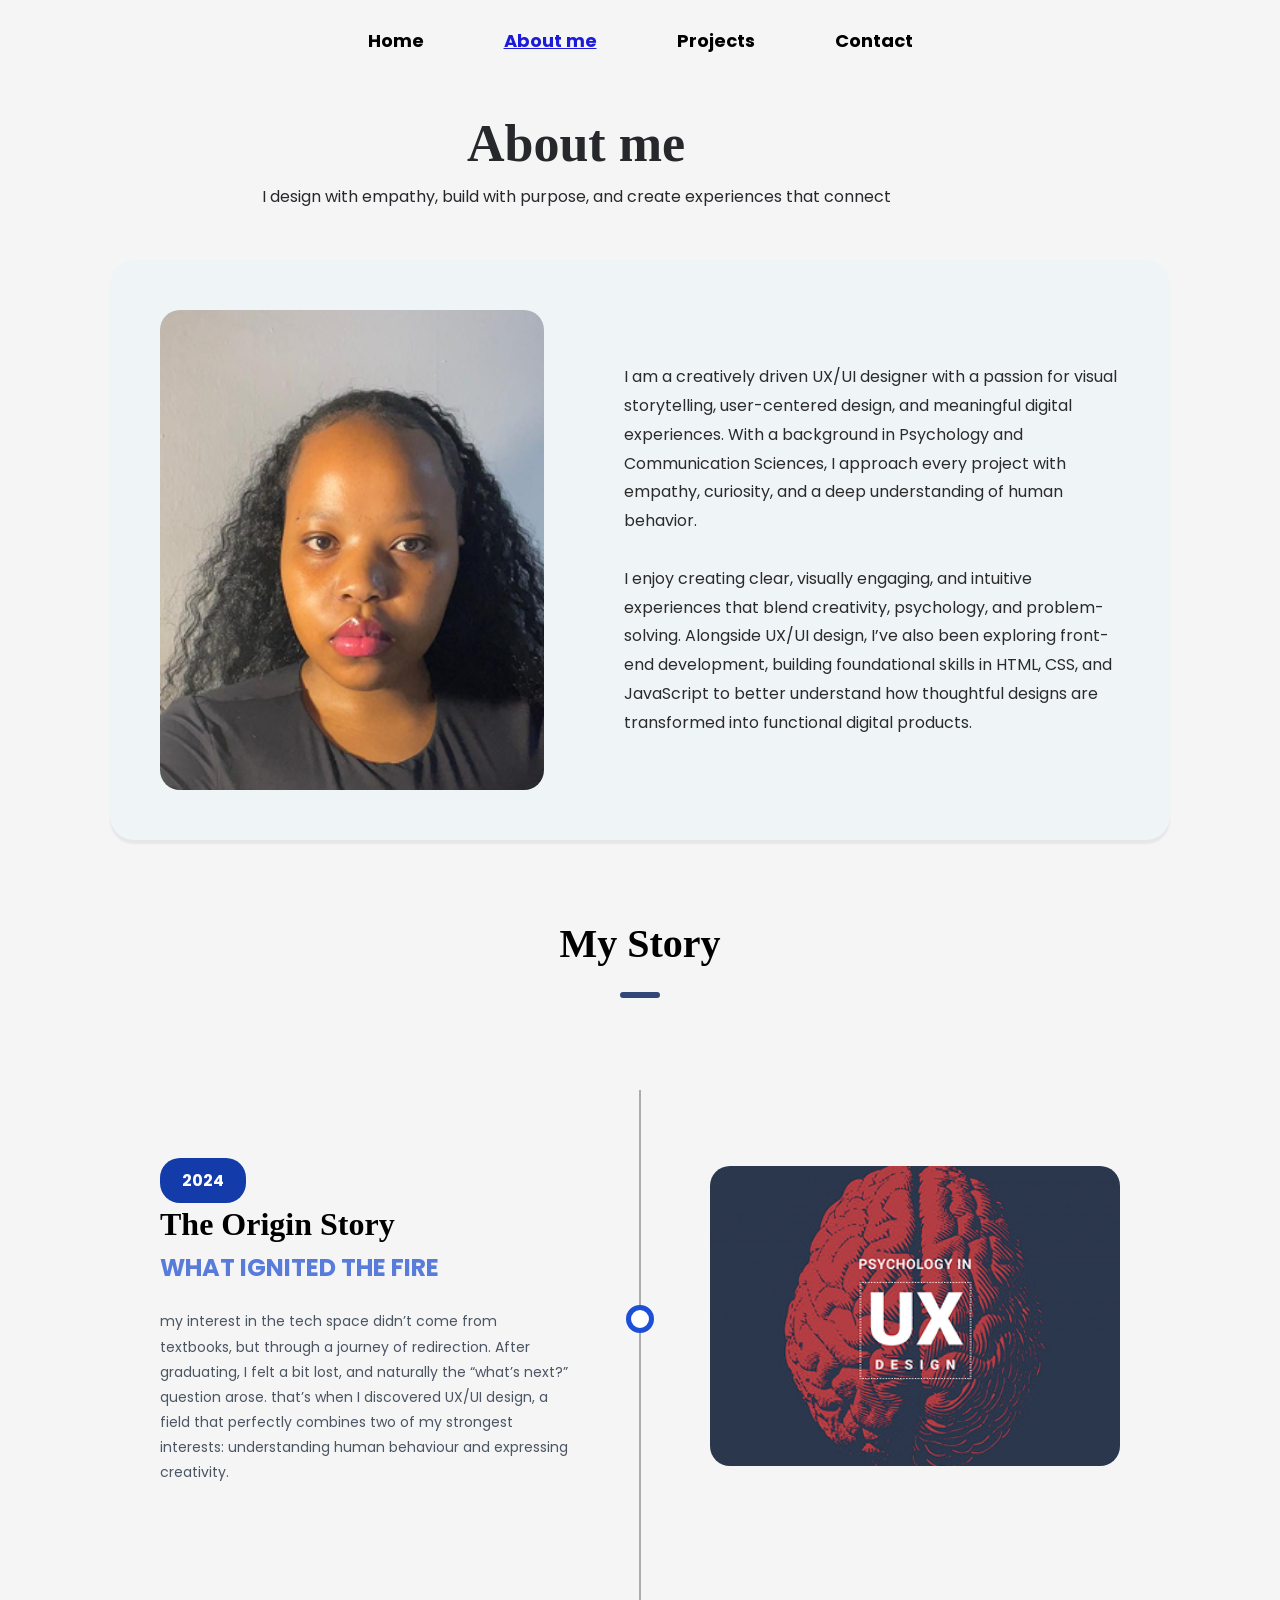
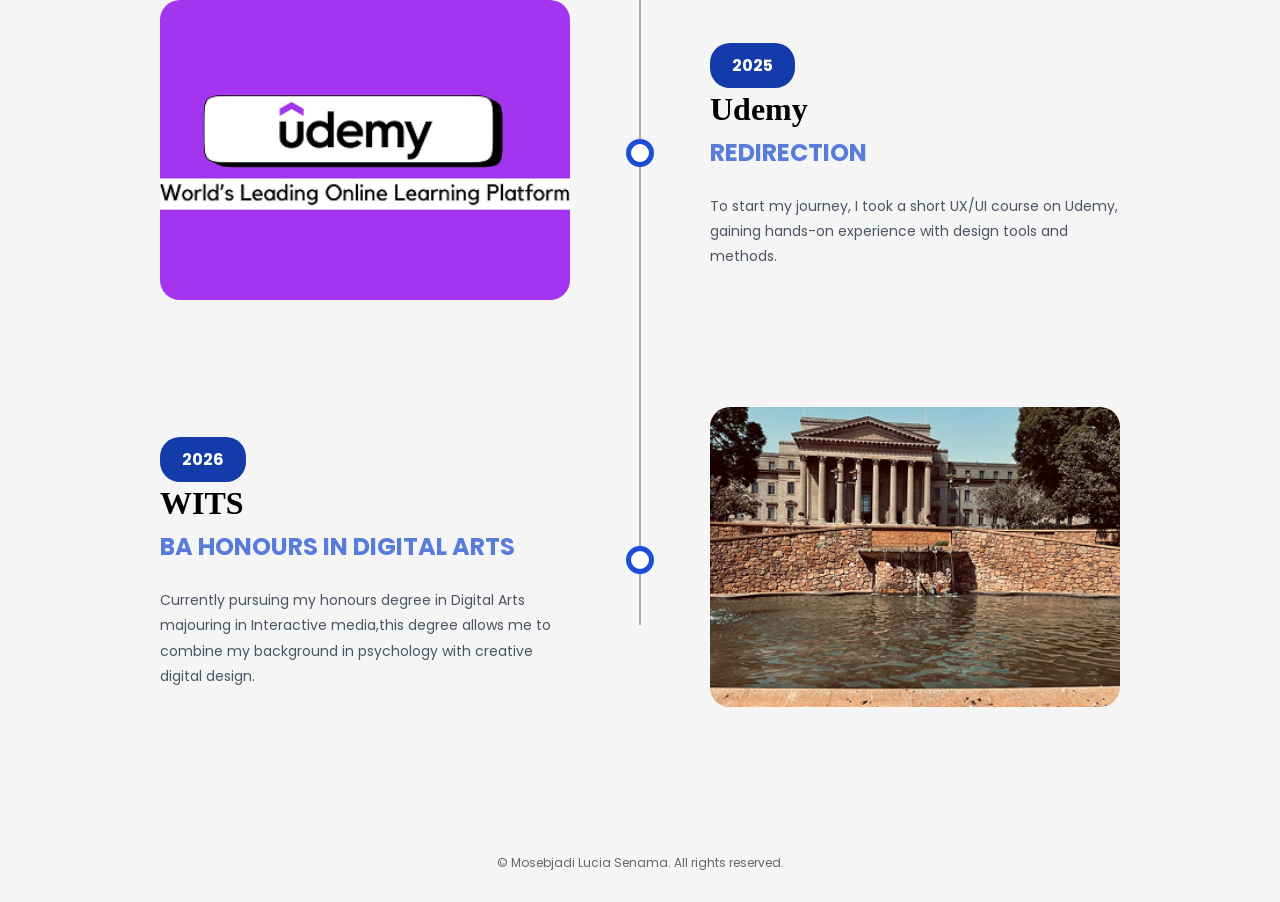
==== about.html @ 9517c94e "IM PORTFOLIO WEBSITE" ====
<!DOCTYPE html>
<html lang="en">
<head>
  <title>IM Portfolio exam</title>
    <meta charset="UTF-8">
    <meta name="viewport" content="width=device-width, initial-scale=1.0">
    <title>Document</title>
    <link rel="stylesheet" href="style.css">
    <script src="script.js" defer></script>

    <!--fonts-->
    <link rel="preconnect" href="https://fonts.googleapis.com">
   <link rel="preconnect" href="https://fonts.gstatic.com" crossorigin>
   <link href="https://fonts.googleapis.com/css2?family=Alfa+Slab+One&family=Poppins:ital,wght@0,100;0,200;0,300;0,400;0,500;0,600;0,700;0,800;0,900;1,100;1,200;1,300;1,400;1,500;1,600;1,700;1,800;1,900&display=swap" rel="stylesheet">

</head>
<body>
  <!--Navigation bar-->
  <section>
    <nav>
      <ul class="navbar">
        <li class="nav-links">
          <a href="index.html">Home</a></li>
          <li><a href="about.html" class="active">About me</a></li>
          <li><a href="projects.html">Projects</a></li>
          <li><a href="index.html#contact">Contact</a></li>
      </ul>
    </nav>
  </section>  
<div class="about-me">
    <h1 class="about-me-h1">About me</h1>
    <p class="about-me-p">I design with empathy, build with purpose, and create experiences that connect</p>
</div>

<section class="about-me-section">
    <div class="about-me-card2" >
<!--right side-->
  <div class="my-image">
   <img class="my-image2" src="assets/images/profile.png"></div>

<!--right side-->
<div class="right-side-aboutme">
    <p class="about-me-description">I am a creatively driven UX/UI designer with a passion for visual storytelling, user-centered design, 
        and meaningful digital experiences. With a background in Psychology and Communication Sciences,
         I approach every project with empathy, curiosity, and a deep understanding of human behavior.
         <br><br>
         I enjoy creating clear, visually engaging, and intuitive experiences that blend creativity, psychology, and problem-solving.
         Alongside UX/UI design, I’ve also been exploring front-end development, building foundational skills in HTML, CSS, and JavaScript
         to better understand how thoughtful designs are transformed into functional digital products.</p>
         
    </div>
    </div>
</section>

<section class="my-story">
    
    
    <div class="timeline-wrapper">
        <div class="main-line"></div>
    <h2 class="my-story-h2">My Story</h2>
    <div class="mystoryline"></div>
 <!--TIMELINE ITEM 1 -->
<div class="timeline-item">

<!--left text-->
    <div class="timeline-left">
        <span class="year">2024</span>
        <h2 class="heading1">The Origin Story</h2>
        <h3 class="heading2">WHAT IGNITED THE FIRE</h3>
    <p class="timeline-description">
        my interest in the tech space didn’t come from textbooks, 
        but through a journey of redirection. After graduating, 
        I felt a bit lost, and naturally the “what’s next?” question arose. 
        that’s when I discovered UX/UI design, a field that perfectly combines 
        two of my strongest interests: understanding human behaviour and expressing creativity.
    </p> 
</div>

<!--CENTRE-->
<div class="timeline-centre">
    <div class="circle1"></div>
   </div>
  

<!--RIGHT IMAGE-->

    <div class="timeline-right">
    <img src="assets/images/psyc.png" class="design" alt="psychology"> 

    </div>
</div>


<!--TIMELINE 2-->
<div  class="timeline-item">

<!--Left image-->
<div class="timeline-right" >
<img src="assets/images/udemy.png"  
     class="design" 
     alt="Udemy" >
</div>

<!--centre-->

   <div class="timeline-centre">
    <div class="circle1"></div>
   </div>

<!--Right text-->
<div  class="timeline-left">
    <span class="year">2025</span>
    <h2 class="heading1">Udemy</h2>
    <h3 class="heading2">REDIRECTION</h3>

    <p class="timeline-description">
        To start my journey, I took a short UX/UI course on Udemy,
        gaining hands-on experience with design tools and methods.
    </p>
    </div>
    </div>

    
<!--TIMELINE ITEM 3-->

    <div class="timeline-item">
      <!--LEFT TEXT-->  
    <div class="timeline-left">
        <span class="year">2026</span>
        <h2 class="heading1">
           WITS
        </h2>
        <h3 class="heading2">
            BA HONOURS IN DIGITAL ARTS
        </h3>

        <p class="timeline-description">Currently pursuing my honours degree 
            in Digital Arts majouring in Interactive media,this degree allows me 
            to combine my background in psychology with creative digital design.</p>

    </div>
    <div class="timeline-centre">
    <div class="circle1"></div>
   </div>

<!--LEFT SIDE IMAGE-->
<div class="timeline-right">
    <img src="assets/images/wits (1).png" class="design"  alt="wits">
    

    </div>
    </div>
    </div>
</section>
<div class="footer-1">
  <footer> &copy Mosebjadi Lucia Senama. All rights reserved.</footer>
</div>
</body>
</html>
---- style.css ----
* {
    font-family:poppins;
}

body{
    background-color: #F5F5F5;
    margin:0;
}
.navbar{                                                         /* NAV BAR*/
   display: flex; 
   justify-content: center;
   align-items: center;
   list-style: none;
   gap: 80px;
   width: 100%;
   height: 80px;
   font-weight: bold;

   position: fixed;
   top: 0;
   z-index: 1000;
   background-color: #F5F5F5;
   left: 0;
   padding: 0;
   margin: 0;

  
}

 .navbar a{
  text-decoration: none ;
  color: black;
   font-size: 18px;
  

 }

 .navbar a.active{
    
    text-decoration: underline;
    color: rgb(27, 27, 217);
 }

 .navbar a:hover{
   color: rgb(27, 79, 101) ; 
 }

.highlight{

    font-weight: bold;
}

.intro{
    margin-top: 80px;                                              /*INTR0 SECTION*/
    font-size: 18px;
    margin-bottom: -35px;
}

.ux-ui{
font-family: Georgia, 'Times New Roman', Times, serif;
color: rgb(3, 3, 3);
font-weight: bold;
font-size: 56px;

}


.title{
color: rgb(5, 5, 124);
font-weight: bold;
font-family: Georgia, 'Times New Roman', Times, serif;
font-size: 48px;
   
}

.hero-section{
width: 70%;
line-height: 1.2;
text-align: center;
margin: 0 auto;
max-width: 1000px;
padding-top: 100px;



}
.hero-description{
margin-top: -15px;
}

.buttons{
    display: flex;
    justify-content: center;
    gap: 20px;
    margin-top: 20px;
}

.hireme{
    background-color:#1D4ED8;
    color: white;
    border-radius: 3px;
    height: 40px;
    width:110px ;
    border: none;
    font-weight: bold;
    text-decoration: none;

    }

.discover {
background-color: rgb(224, 221, 221);
font-weight: bold;
width:200px ;
border: none;
height: 40px;
border-radius: 3px;
text-decoration: none;


}



.hireme:hover{
    background-color:#1E40AF;
}
.discover:hover{
    background-color: white;
    border: 1px solid #4338CA;;
    color: #4338CA;;

}
.about-content{
    display: flex;
    align-items: center;
    gap: 30px;
}
.about-card{
    margin-top:60px;
    background-color:white;
    border: 1px ;
    margin-left: auto;
    margin-right: auto;
    padding: 50px;
    border-radius: 20px;
    box-shadow: 0 4px 12px rgba(0, 0, 0, 0.08);
     
}
.heading1{
    margin-top: -20px;
    font-family: Georgia, 'Times New Roman', Times, serif;
    font-size: 32px;
    line-height: 1.2;
}
.about-me{
   width: 90%;  
   line-height: 1.7; 
   color: #26282c; 
   margin-bottom: 50px;
}
.divider{
    background-color: #D1D5DB ;
    height: 1px;
    width: 62%;
    border: none;
    margin-left: 0;
    
}
.numbers{
    color: #1E40AF;
    gap: 8px;
    font-weight: 500;
    font-size: 14px;


}
.skills-section{
    display: flex;
    flex-wrap: wrap;
    gap: 15px;
    max-width: 700px;
}
.skills-item{
    display: flex;
    align-items: center;
    gap: 6px;
    font-size: 14px;
    color:  #6B7280;
}

.tool-container{
    display: flex;
    gap: 15px;
    margin-top: 30px;
}
.tool-card{
    display: flex;
    align-items: center;
    gap: 10px;
    background-color:#F3F4F6;
    padding: 10px 14px;
     width:  170px;
     border-radius: 12px;
     transition: 0.3s ease;

}
.tool-card img{
    width: 28px;
    height: 28px;
}

.tool-info h4{
    margin: 0;
    font-size: 14px;
}

.tool-info p{
    margin:0;
    font-size: 12px;
    color: #6B7280;
}

.profile-image{
margin-top: -20px;
height: 450px;
width: 100%;
object-fit: cover;
border-radius: 16px;
display: block;
filter: grayscale(100%);
transform: skew(5deg);
transition: 0.4s ease;

}

.about-card:hover .profile-image{
filter: grayscale(0%);
transform: skew(0deg) scale(1.02);
}
.left-side{
    width: 68%;
    flex: 1;
}

.right-side{
    margin-top: -2%;
    height: auto;
    width: 320px;
    flex: 0.8;

}
.tool-card2{
    margin-top: 50px;
    display: flex;
    align-items: center;
    gap: 10px;
    padding: 8px 14px;
    background-color: rgb(233, 233, 243);
    border-radius: 20px;
    width: fit-content;
    height:14px;
    Transition: 0.3s ease;
    
}
    

.tool-card2 img{
    width: 18px;
    height: 18px;}

.tool-card2 p{
    color: #1E40AF;
    font-size: 11px;
}

/* PROJECTs */                                                                       /* PROJECTs */


.view-all-p{
    background-color:#1D4ED8;
    color: white;
    border-radius: 3px;
    height: 40px;
    width:200px ;
    border: none;
    font-weight: bold;
}

.view-all-p:hover{
    background-color:#1E40AF;

}

.projects-section{
    margin: 80px auto;
    width: 85%;
    max-width: 1200px;
}
.featured-projects{
  margin-top: 20px;
  font-size: 40px;
  font-family:Georgia, 'Times New Roman', Times, serif ;  
  margin-bottom: 20px;
}

.projects-description{
width: 80%;
color: #6B7280;
line-height: 1.6;
max-width: 620px;
font-size: 16px;

}

.project-container{
    background-color: white;
    width: fit-content;
    position: relative;
    width: 300px;
    border-radius: 20px;
    overflow: hidden;
    position: relative;
    box-shadow:  0 4px  12px rgb(187, 184, 184);
    transition: 0.3s ease;
    margin-top: -20px;  
}

.project-container:hover{
    transform: translateY(-8px);
}

.project-title {
    font-size:20px;
    margin-top: 0px;
    margin-bottom: 12px;
    font-family:Georgia, 'Times New Roman', Times, serif ;  
    
    
}
.p-description{
font-size: 15px;
line-height: 1.5;
color: #4B5563;
margin-bottom: 14px;
margin-top: 0;
}

.project-number{
    color: #5574c9;
    font-size: 12px;
    margin-top: -15px;
    font-weight: 500;
    

}
.view-casestudy,
.view-casestudy2,
.view-casestudy3
{
    margin-top:5px ;
    border:none;
    background-color:white;
    color: #1D4ED8;
    font-weight:bold;
    cursor: pointer;
    font-size: 15px;
    
}

.view-casestudy:hover,
.view-casestudy2:hover,
.view-casestudy3:hover{
    color: #779be8;
}
.project-top{
    display: flex;
    justify-content: space-between;
    align-items: center;
    margin-bottom: 40px;
}
.project-info{
    padding: 16px;
}


.p-type p{
    font-size: 9px;
    height: 10px;

    display: flex;
    justify-content: center;
    align-items: center;

    background-color: #EEF2FF;
    
    width: fit-content;
    text-align: center;
    border-radius: 8px;
    color: #56585e;
    padding: 6px 10px;
    margin-top: 0;
       
}
.image-p{
    height: 170px;
    object-fit: cover;
    width: 100%;
}

.p-type{
    display: flex;
    flex-wrap: wrap;
    gap: 10px;
    margin-top: 6px;
    margin-bottom: 6px;
    
    

}

.project-tag{
    background-color: #2563EB;
    width: 90px;
    height: 25px;
    color: white;
    text-align: center;
    border-radius: 8px;
    font-size: 11px;
    border:1px solid white;
    position: absolute; 
    top: 20px;
    left: 20px;
    font-weight: 600;
    
    display: flex;
    justify-content: center;
    align-items: center;

    z-index: 2;
    box-shadow:  0 4px 12px rgba(0,0,0m 0.06);
}

.image-p{
    width: 100%;
    display: block;
    border-radius: 16px 16px 0 0;
    height: 165px;
}
.project-grid{
    display: flex;
    gap: 20px;
    margin-top: 24px;
    flex-wrap: wrap;
    justify-content: center;
}

.view-all{
    background-color:#1D4ED8;
    color: white;
    border-radius: 14px;
    height: 40px;
    width:180px ;
    border: none;
    font-weight: bold;
    padding: 16px 28px;
    cursor: pointer;
    
   display: flex;
   justify-content: center;
   align-items: center;
}

.view-all:hover{
 background-color:#1E40AF;

}

/* CONTACT SECTION*/

.contact-card{
    background-color: white;

    margin: 80px auto;
    display: flex;
    justify-content: space-between;
    align-items: flex-start;
    padding: 60px;
    border-radius: 28px;
    box-shadow: 0 10px 30px rgba(0, 0, 0, 0.05);
    position: relative;
   

}

.let-us-connect{
    color: #1D4ED8;
    font-weight: 600;
    font-size: 13px;
    letter-spacing: 1px;
}

.get-in-touch{
font-size: 40px;
font-family: Georgia, 'Times New Roman', Times, serif;
margin-top: 12px; 
margin-bottom: 10px;
line-height: 1.05;
letter-spacing: -1px;
}

.icons{
    display: flex;
    gap: 16px;
    margin-top: -10px;
    margin-left: -15px;
}

.icon{
    font-size: 13px;
    color: #6B7280;
    margin-top: 10px;
    width: 40px;
}

.icon-name{
    color: #6B7280;
    font-size: 13px;
    margin-top: 8px;
}

.contact-description{
    width: 85%;
    color: #4B5563;
    line-height: 1.8;
    font-size: 16px;
    margin-bottom: 40px;
    line-height: 1.9;

}

.input-field input{
    width: 100%;
    height: 56px;
    border-radius: 10px;
    border: 1px solid #D1D5DB;
    gap: 30px;
    padding: 0 16px;
   
    box-sizing: border-box;

}

.input-field{
    width: 60%;

    display: flex;
    flex-direction: column;
   gap: 20px;
  
}

.contact-left{
    width: 35%;
}

.send-message{
    background-color:#1D4ED8;
    color: white;
    border-radius: 10px;
    height: 54px;
    width:210px ;
    border: none;
    font-weight: 600;
    padding: 16px 28px;
    cursor: pointer;
 
    display: flex;
    justify-content: center;
    align-items: center;
    gap: 10px;

    margin-top: 4px;
    align-self: flex-end;
    margin-top: 40px;
   
}

.send-message:hover{
 background-color:#1E40AF;   
}

input::placeholder,
textarea::placeholder{
    color: #b0b2b8;
    font-size: 14px;
    font-family: inherit;
    
  
}
.top-inputs{
    display: flex;
    gap: 20px;

}

.top-inputs input{
    width: 100%;
}

.message{
    height: 140px;
    width: 100%;
    border-radius: 10px;
    border: 1px solid #D1D5DB;

    padding: 18px;

    font-size: 15px;
    font-family: inherit;
    resize: none;

    box-sizing: border-box;

}
.subject input{
   width: 100%; 
   height: 56px;
}

.contact-card:before{
    content: "";
    position: absolute;

    left: 40%;
    top: 70px;

    width: 1px;
    height: 75%;

    background-color: #E5E7EB;
}

.contact-line{
    width: 48px;
    height: 4px;
    background-color: #1D4ED8;
    border-radius: 999px;
    margin-bottom: 28px;
}

.input-field input,
.message{
    transition: 0.2s ease;
}

.input-field input:focus,
.message:focus{
    outline: none;
    border: 1px solid #1D4ED8;
    box-shadow: 0 0 0 3px rgba(29, 78, 216, 0.1);
}

.contact-item{
    display: flex;
    flex-direction: column;
    align-items: center;
    text-decoration: none;

    width: 90px;
    height: 90px;

    padding: 14px;

    border-radius: 16px;

    transition: all 0.2s ease;
}

.contact-item:hover{
    background-color: #ebeef6;
    transform: translateX(-3px);
    
}


.dc{
    font-family: Georgia, 'Times New Roman', Times, serif;
    margin-bottom: 24px;
}

#contact{
    scroll-margin-top: 110px;
}


.about-card,
.contact-card{
    width: 85%;
    max-width: 1200px;

    margin-left: auto;
    margin-right: auto;

    box-sizing: border-box;
}

/* ABOUT ME PAGE*/                                                /* ABOUT ME PAGE*/



.about-me-h1{
    margin-top: 100px;
}
.about-me-h1,
.heading{
    font-family:Georgia, 'Times New Roman', Times, serif;
    display: flex;
    justify-content: center;
    font-size: 52px;
    

}

.about-me-p{
     display: flex;
     justify-content: center;
     font-size: 16px;
     margin-top: -40px;

}


/*ABOUT ME SECTION*/

.about-me-card2{
    background-color: #eff5f7;
    width: 75%;

    display: flex;
    align-items: center;
    gap: 80px;

    margin: 0 auto;
    
   


    padding:50px;
    border-radius: 24px;
    box-shadow:0 4px 2px rgba(8, 8, 8, 0.06);ab
    
}

/*LEFT SIDE IMAGE*/

.right-side-aboutme{
  
     width: 62%;

}

/*RIGHT SIDE TEXT*/

.right-side-aboutme{
    width: 60%;
}

.my-image{
    width: 40%;
    flex-shrink: 0;
}


.my-image2{
    width: 100%;
    border-radius: 20px;
    display: block;
    height: 480px;

    object-fit: cover;
    border-radius: 20px;
}

.about-me-description{
  
    line-height: 1.8;
    max-width: 600px;
    font-size: 16px;
    color: #2b2b2b;
}

.my-story-h2{
    font-family:Georgia, 'Times New Roman', Times, serif;
    font-size: 40px;
    margin-bottom: 60px;
    margin-top: 80px;

    text-align: center;

}


.year{
    background-color: rgb(19, 59, 169);
    color: white;
    border-radius:20px;
    font-weight:bold;
    font-size:16px;
   

    padding:10px 22px;
    text-align: center;
    display: inline-flex;
    justify-content: center;
    margin-top: 20px;

    align-self: flex-start;
}

.heading1{
    margin-top: 2px;
}

.heading2{
    color: #597cdb;
    font-size: 24px;
    margin-top: -20px;
}

.timeline-item{
    display: flex;
    justify-content: space-between;
    gap: 50px;
}

.timeline-left,
.timeline-right{
    width: 45%;
    flex: 1;
   
}


.timeline-item{
    width: 75%;
    display: flex;
    gap: 30px;
    margin: 0 auto;
   

    align-items: center;
    padding:40px;

    position: relative;
    z-index: 2;
    
}

.design{
    width:100%;
    object-fit: cover;
    border-radius: 20px;
    height: 300px;
}
.timeline-description{
    font-size: 14px;
    color: #4B5563;
    line-height: 1.8;
}

.main-line{
    position: absolute;
    left: 50%;
    top: 0;

    width: 2px;
    height: 75%;

    background-color: #afabab;
    transform: translateX(-50%);
    z-index: 0;
    margin-top: 250px;
}

.circle1{
    width: 18px;
    height: 18px;

    background-color: white;

    border-radius: 50%;

    border: 5px solid #1D4ED8;}

.timeline-centre{
    width:80px;

    display: flex;
    justify-content: center;

    position: relative;
    z-index: 2;

    padding-top: 0;

}

.timeline-wrapper{
    display: flex;
    flex-direction: column;
    gap: 20px;
    position: relative;
   
}

.mystoryline{
    background-color: #314777;
    height: 6px;
    width: 40px;
    border-radius: 999px;

    margin: -55px auto 80px auto;
    
}

/*PROJECTS PAGE*/

.heading-projects  p{
    display: flex;
    justify-content: center;
    width: 800px;
    margin: 0 auto; 
    margin-bottom: 80px;  
}

.design-is-not{
  display: flex;
    justify-content: center;
    width: 800px;
    margin: 0 auto;
    font-weight: bold;   
    color: #1E40AF;
}

.project-grid1{
    width: 85%;
    max-width: 1200px;

    display: flex;
    flex-direction: column;
    align-items: center;

    gap: 40px;

    margin: 0 auto;

    padding: 40px 0;
    box-sizing: border-box;
}

/*PROJECT CARD*/
.project-container1{
    width: 82%;
    max-width: 900px;

    min-height: 230px;
    height: auto;
  
    display: flex;
    justify-content: space-between;
    align-items: center;

    gap: 22px;
    padding: 24px 28px;

    background-color: white;
    border-radius: 18px;
    box-shadow: 0 2px 10px rgba(225, 224, 230, 0.04);   

    transition: all 0.35s ease;
}

.project-container1:hover{
    transform: translateY(-8px);
    box-shadow: 0 12px 30px rgba(213, 215, 231, 0.12);
    border:  1px solid #DBEAFE;

}
/*LEFT SIDE*/
.project-information{
    display:flex;
    flex-direction:column;
    gap: 1px;
    width:48%;
}


/* NUMBER*/
.project-number1{

    
    color: #1D4ED8;
    font-weight: bold;

  
    margin-bottom: 8px;
  

}

/*TITLE*/


/*DESCRIPTION*/
.project-description{
    font-size:13px;
    line-height: 1.5;
    color: #555;
    max-width: 420px;
    margin-top: 10px;

}

/*SKILLS*/

.image-project{
    width: 50%;
    height: auto;
    border-radius: 10px;
    display: block;
}

.project-no{
    border: #26282c;
    border-radius:10px ;
}
.project-information button{

    padding: 10px 18px;
    border:none;
    border-radius: 10px;
    font-weight: bold;
    cursor: pointer;
    font-size: 12px;
}



.button{
    cursor: pointer;
}

.project-buttons{
    display: flex;
    align-items: center;
    gap: 16px;
    margin-top: 30px;

  
}

.view-casestudy-sassa,
.view-casestudy-e-commerce,
.view-casestudy-prodemic{
    color: black;
    background-color: transparent;
    text-decoration: none;
    font-weight: bold;
    font-size: 12px;
   

}

.view-casestudy-sassa:hover,
.view-casestudy-e-commerce:hover,
.view-casestudy-prodemic:hover{
    color: #5574c9;
}

.view-p{
    background-color: #1D4ED8;
    color: white;
    width: 200px;
}

.view-p:hover{
    background-color: #1E40AF;
}


.project-no{
    width: 1px;
    height: 10px;
    padding: 10px 16px;
    color: #1D4ED8;
    border-radius: 10px;
    border: 1px solid blue;
    font-size: 15px;
    font-weight: bold;
    margin: 0;
    margin-top: -10px;

    display: flex;
   justify-content: center;
   align-items: center;

}

.project-title1{
    font-size: 18px;
    font-family:Georgia, 'Times New Roman', Times, serif;
    line-height:1.1;
    margin:0;
   
    width: 240px;
      
}

.title-row{
   display: flex; 
  align-items: center;
   gap: 16px;
    
}

.arrow{
    margin-left: 20px;
   
}


/* PROJECT CTA*/

.projects-cta{
    width: 72%;
    max-width: 900px;

    margin: 60px auto 100px auto;

    background-color: #e9edf1;

    border-radius: 20px;

    padding: 24px 26px;

    display: flex;
    justify-content: space-between;
    align-items: center;

    box-shadow: 30px 40px 120px rgba(20, 32, 48, 0.04);

    transition:0.3s ease;
}

.projects-cta:hover{
    transform: translateY(-6px);

    box-shadow: 0 12px 35px rgba(15, 23, 42, 0.10);

}

.cta-content{
    display: flex;
    align-items: center;
    gap: 18px;
}


.rocket{
    width: 60px;
    height: 60px;

}
.cta-icon{

    width: 52px;
    height: 52px;
    border-radius: 14px;

    background-color: #EEF2FF;

    display: flex;
    justify-content: center;
    align-items: center;

    font-size: 28px;

    flex-shrink: 0;
}

.cta-text h3{
    margin-top: 4px;
    font-size: 14px;
    font-family: Georgia, 'Times New Roman', Times, serif;
}

.cta-text p{
    margin-top: 6px;
    color: #6B7280;
    font-size: 14px;
    line-height: 1.6;

}

.lets-work{
    background-color: #1D4ED8;
    color: white;
    border: none;
    padding: 14px 24px;

    border-radius: 12px;
    font-weight: bold;

    cursor: pointer;
    text-decoration: none;
    font-size: 14px;

    transition: 0.3s ease;

}

.lets-work:hover{
    background-color: #1E40AF;
}

cta-button:hover{
    background-color: #1E40AF;
}

.left-cta{
    display: flex;
    align-items: center;
    gap: 18px;
}

.cta-paragraph{
    margin-top: -10px;
}


/* SASSA PROJECT PAGE*/ 

.intro-section{
    max-width: 1400px;
    margin:0 auto;
    padding: 60px 40px;
  
  
}

.sassa-website,
.sassa-w{
font-size: 100px;
font-weight: 800;
line-height: 1.1;
font-family:'Anton', sans-serif;
text-align: left;margin: 20px 0;
margin-top: 40px;

}

.ui-case-study{
    font-size: 12px;
    font-weight: bold;
    color: rgb(212, 158, 8);
    height: 32px;
    width: 120px;
    border-radius: 5px;
    border: 2px solid rgb(212, 158, 8);

    display: flex;
    align-items: center;
    justify-content: center;
    margin-bottom:20px;


}



.case-hero{

    display: flex;
    justify-content: space-between;
    align-items: flex-start;

    background: white;
    box-shadow: 12px 10px 40px rgba(0, 0, 0, 0.08);
    border-radius: 40px;
    text-align: center;
    overflow: hidden;
    padding: 60px 60px 20px 60px;
}


.laptop-image{
   
     display: block;
     width: 140%;
     max-width: none;

     position: relative;
     z-index: 1;

     margin-left: -100px;

     top: 0;
     margin-top:100px;
     margin-bottom: -100px;

   
   
}

.case-description{
    text-align: left;
    font-size: 20px;
    color: #666;

    max-width: 400px;
    margin-bottom: 30px;
    margin-top: 10px;
}

.hero-left{
  
    position: relative;
    margin-left: -5px;
   
}

.hero-right{
    flex: 1.6;
    position: relative;
    transform: none;
  
  
}

.blob{
    position: absolute;
    top: -30px;
    right: -40px;
    z-index:0;
   
   
    
    transform: rotate(-50deg);
 
}

.blob img{

  width: 500px;
  height: 500px;
  display: block;
 
}

.view-figma{
    height: 40px;
    width: 180px;
    background-color: rgb(223, 166, 12);
    color: white;
    font-weight: bold;
    border: none;
    border-radius: 5px;
    margin-left: -380px;
    margin-top: 50px;
    
   

}

.view-figma:hover{
    background-color: rgba(196, 145, 8);
    transform: translateY(-2px);
}

.back-to-projects{
     margin-left: 60px;
     text-decoration: none;
     color: black;
     font-weight: bold;

     display: inline-block;
     margin-top: 30px;
     margin-left: 50px;
    
   

}

.back-to-projects:hover{
    color: #5574c9;
}

.sassa-w{
    color:rgba(196, 145, 8);
   

}

/*ROLE CARD*/
.role1{
    font-size: 20px;
    font-weight: 100;
    margin: 0;
    margin-bottom: 8px;
  
}

.role-p1{
    font-weight: bold;
    color: rgba(196, 145, 8);
    margin: 0;
   
}

.role{
    display: inline;
    justify-content: center;

}

.project1-infor{
    display: flex;
    justify-content: center;
    gap: 150px;
    flex-wrap: wrap;
    margin: 0 auto;
    margin-top: -50px;

    border-top: 1px solid rgb(194, 194, 194);
    border-bottom: 1px solid rgb(194, 194, 194);
    width: fit-content;
    height: 80px;
    align-items: center;
    overflow: hidden;
}

/*ABOUT SASSA PROJECT*/
.h2-about{
    font-size: 32px;
    font-family: Georgia, 'Times New Roman', Times, serif;
    margin-top: 20px;
   
}


.number-1{
    color: rgb(194, 120, 10);
    font-size: 32px;
    font-weight: 700;
}

.about-sassa{
    display: flex;
    gap: 80px;
    max-width: 1100px;
    margin: 100px auto;
    align-items: flex-start;
}

.about-project-container,
.about-project-container2{
    flex: 1;
}

.goals{
    display: flex;
    gap: 80px;
    max-width: 1100px;
    margin: 100px auto;
    align-items: flex-start;
    margin-top: -80px;
    margin-bottom: 30px;
}

.goal-card{
   
    width: 220px;
    height: 90px;

    display: flex;
    justify-content: center;
    align-items: center;
    background-color: white;
    border: 1px solid #cccaca;
    align-items: center;
    text-align: center;
    border-radius: 10px;
    border-left: 3px solid rgb(209, 163, 10);
    box-shadow: 0 4px 20px rgba(0, 0, 0, 0.04);
   
}

.goals-section{

   
    display: grid;
    grid-template-columns:  repeat(4, 1fr);
    gap: 20px;
 
  
}

.design-process{
    display: flex;
    gap: 80px;
    max-width: 1100px;
    margin: 100px auto;
    align-items: flex-start;
    margin-top: 0;

}


.design-description{
    margin-top: -20px;
}

.process-grid{
    display: grid;
    grid-template-columns: repeat(3,1fr);
    gap: 24px;
    margin-top: 40px;
}

.process-card{
    position: relative;
    min-height: 70px;
    padding: 32px;

    background: #fff;

    border: 1px solid #E5E7EB;
    border-radius: 12px;

    transition: 0.3s ease;
    box-shadow: 40px 4px 20px rgba(214, 164, 1, 0.04);
}

.process-card:hover{
    transform: translateY(-6px);
    border-color: #d8b61d;

    box-shadow:  0 12px 30px rgba(0, 0, 0, 0.04);
}

.card-number1{
   
    top: 25px;
    right: 25px;

    color: rgba(194, 120,10);
    font-size: 20px;
    font-weight: 700;

}



.process-card h3{
    font-size: 24px;
    margin-bottom: 18px;
    font-family: Georgia, 'Times New Roman', Times, serif;

}

.process-card p{
    color: #666;
    line-height: 1.8;
    font-size: 15px;
}


/*RESEARCH METHODS*/

.research-heading{
    display: flex;
    padding-top: 30px;
   
    justify-content: flex-start;
    
}

.research-section{
    margin-top: 20px;
}

.research-emoji{
    width: 25px;
    height: 25px;
}

.methods-used{
    font-family: Georgia, 'Times New Roman', Times, serif;
    margin-top: 2px;
    margin-left: 10px;
 
}

.research-cards{
    background-color: #FCFAF7;
    box-shadow:  30px 12px 30px rgba(0, 0, 0, 0.04);
    height: 220px;
    width: 240px;
    border-radius: 10px;
    border: 1px solid rgb(219, 213, 213);
    padding: 20px;
    text-align: left;
    


}

.research-cards:hover{
    transform: translateY(-6px);
    border-color: #d8b61d;

    box-shadow:  0 12px 30px rgba(0, 0, 0, 0.04);
}

.research-list{
    line-height: 2;
}

.Research-information-section{
    display: flex;
    justify-content: center;
    gap: 30px;
    margin-top: 20px;
    flex-wrap: wrap;
   
}

.about-sassa-g{
    margin: 0 auto 40px auto;
    max-width: 1100px;
}


/*USER PERSONA SECTION*/

.what{
    font-weight: bold;
    color: black;
}

.persona-name{
  font-family: Georgia, 'Times New Roman', Times, serif;  
}

.persona-info{
    color: grey;
    width: 300px;
}

.Persona-cards{
    
    background-color: #e6e5e5;
    box-shadow:  30px 12px 30px rgba(0, 0, 0, 0.04);
    height: 590px;
    width: 300px;
    border-radius: 10px;
    border: 1px solid rgb(219, 213, 213);
    padding: 20px;
}

.Persona-cards:hover{
    transform: translateY(-6px);
    border-color: #d8b61d;

    box-shadow:  0 12px 30px rgba(0, 0, 0, 0.04);
}


.user-persona1{
    display: flex;
    justify-content: center;
    margin: 0 auto;
    align-items: center;
    width: 150px;
    margin-top: -50px;
    border: 1px solid #e4e5e6;
    border-radius: 100px;

}

.all-cards{
    display: flex;
    justify-content: center;
    gap: 30px;
    flex-wrap: wrap;
   

}

/*USER REVIEWS*/

.user-reviews-section{
    margin-top: 120px;
}

.reviews-container{
    position: relative;
    width: 1000px;
    height: 700px;
    margin: 0  auto;
}

.phone-review{
    width: 160px;
    position: absolute;
    top: 50%;
    left: 50%;
    transform: translate(-50%, -50%);
    z-index: 10;
}

/*CIRCLES*/

.circle-1,
.circle-2, 
.circle-3{
    position: absolute;

    top: 50%;
    left: 50%;

    border: 2px  dashed  rgba(194, 120, 10, 0.2);
    border-radius: 50%;

    transform: translate(-50%, -50%);

    z-index: 1;
}



.circle-1{
    width: 250px;
    height: 250px;
}

.circle-2{
    width: 400px;
    height: 400px;
}

.circle-3{
    width: 550px;
    height: 550px;
}


/* REVIEW CARDS*/

.review-1,
.review-2,
.review-3,
.review-4{
    position:absolute;
    width: 300px;
    height: 140px;
    padding:20px;
    border: 1px solid rgb(219, 216, 216);
  

    box-shadow: 0 10px 20px rgba(0, 0, 0, 0.05);
    border-radius: 20px;

    z-index: 5;
    background-color: #FCFAF7;

    padding:24px;
}

.review-1:hover,
.review-2:hover,
.review-3:hover,
.review-4:hover{
    transform: translateY(-6px);


    box-shadow:  0 12px 30px rgb(190, 171, 134);

}

/*REVIEW IMAGES*/

.review-1 img,
.review-2 img,
.review-3 img,
.review-4 img,
.review-5 img{
    width: 100px;
    height: 100px;

    border-radius: 50%;
    object-fit: cover;

    margin-top: -200px;
    margin-left: 280px;


}

.review-1 p,
.review-2 p,
.review-3 p,
.review-4 p{
    font-size: 14px;
    line-height: 1.6;
    color: #555;
}

/* POSITIONS*/

.review-1{
    top:100px;
    left:-50px;
}

.review-2{
    top:100px;
    right:-50px;
}

.review-3{
    bottom:100px;
    left:-50px;
}

.review-4{
    bottom:100px;
    right:-50px;
}



.review-avatar{
    position: absolute;
    width: 60px;
    height: 60px;
    border-radius: 50%;
    object-fit: cover;

    top: -25px;
    left: 20px;

    margin-bottom: 10px;
  
}

.phone-avatar{
    width: 10px;
    height: 10px;
}

/*wireframes*/

.wireframes{
    display: flex;
    justify-content: center;
    gap: 30px;
    flex-wrap: wrap;

}

.wireframes-img{
    width: 250px;
}


.screens-card{
    display: flex;
    justify-content: center;
    gap: 30px;
    flex-wrap: wrap;
}

.screens-card img{
    width: 500px;
}


/*SPACING*/

.final-ui-section,
.reflection-section,
.user-Personas-section,
.research-section,
.design-process,
.about-sassa,
.intro-section,
.design-process-section{
    margin-top: 80px;
}


.reflection-section P{
  
    line-height: 1.8;
}





/*PRODEMIC*/




.ui-case-study2{

    font-size: 12px;
    font-weight: bold;
    color: rgb(19, 88, 145);
    height: 32px;
    width: 120px;
    border-radius: 5px;
    border: 2px solid rgb(9, 84, 146);

    display: flex;
    align-items: center;
    justify-content: center;
    margin-bottom:20px;


}

.view-figma2{
    height: 40px;
    width: 180px;
    background-color: #2155ff;
    color: white;
    font-weight: bold;
    border: none;
    border-radius: 5px;
    margin-left: -380px;
    margin-top: 50px;
    
}

.view-figma2:hover{
    background-color: #1D4ED8;
}

.role-p2{
    font-weight: bold;
    color: rgb(8, 58, 196);
    margin: 0;}

.prodemic-website2,
.sassa-w2{
font-size: 100px;
font-weight: 800;
line-height: 1.1;
font-family:'Anton', sans-serif;
text-align: left;margin: 20px 0;
margin-top: 40px;

}

.sassa-w2{
    color: #054672;

}

.prodemic-website2{
    color: #0a1f57;
}


.view-figma2{
    height: 40px;
    width: 180px;
    background-color: rgb(11, 66, 167);
    color: white;
    font-weight: bold;
    border: none;
    border-radius: 5px;
    margin-left: -200px;
    margin-top: 50px;
    
   

}


.view-figma:hover{
    background-color: rgb(29, 156, 206);
    transform: translateY(-2px);
}

.prodemic-image{
     display: block;
     width: 100%;
     max-width: none;

     position: relative;
     z-index: 1;

     width: 700px;
     max-width: none;
     top: 0;
   
}

.hero-right3{
    position: relative;
    flex: 1;
    min-width: 700px;

    display: flex;
    justify-content: center;
    align-items: center;
    overflow: hidden;
}

.circle{
    position: absolute;

    width: 600px;
    height: 600px;
    background: #88b4d1;
    border-radius: 50% ;
    border: none;
  

    z-index: 0;
    top: 90%;
    left: 50%;

    transform: translate(-50%, -50%);

}

.mock-img2{
    position: relative;
    margin-left: -700px;
    margin-bottom: -300px;
    

}

.project3-infor{
    display: flex;
    justify-content: center;
    gap: 150px;
    flex-wrap: wrap;
    margin: 0 auto;
    margin-top: -50px;

    border-top: 1px solid rgb(194, 194, 194);
    border-bottom: 1px solid rgb(194, 194, 194);
    width: fit-content;
    height: 80px;
    align-items: center;
    overflow: hidden;
}

.number-2{
    color: rgb(20, 20, 145);
    font-weight: bold;
}

.goal-card-2{
    width: 220px;
    height: 90px;

    display: flex;
    justify-content: center;
    align-items: center;
    background-color: white;
    border: 1px solid #cccaca;
    align-items: center;
    text-align: center;
    border-radius: 10px;
    border-left: 3px solid rgb(10, 56, 209);
    box-shadow: 0 4px 20px rgba(0, 0, 0, 0.04);
}

.goal-card-2:hover{
    transform: translateY(-6px);
    border-color: #3a80e9;

    box-shadow:  0 12px 30px rgba(22, 167, 211, 0.04);
}

.design-process-section{
    display: flex;
    gap: 80px;
    max-width: 1100px;
    margin: 100px auto;
    align-items: flex-start;
    margin-top: 0;}

.design-process-section{
    display: flex;
    justify-content: center;
    align-items: center;

    max-width: 1100px;
    width: 100%;
    height: 120px;
    position: relative;

}


.about-project-container3{
     margin-left: 80px;
  
}


.design-line{
    position: absolute;
   
    width: 80%;
    height: 2px ;
    border-top: 2px dashed rgb(154, 172, 223);
    z-index: 0;
    top:50%;
    left: 10%;
}

.describe-3{
    font-size: 20px;
    color: #0a1f57;
    transform: translateY(-6px);
  
}

.titles{
    display: flex;
    justify-content: center;
    align-items: center;
    gap: 30px;
    margin-right: -60px;
   
  
  
  
}

.title-name{
    background-color:white;
    border-radius: 10px;
    border: 2px solid rgb(189, 205, 240);
    font-size: 18px;
    width: 180px;
    height: 40px;
    text-align: center;

    display: flex;
    justify-content: center;
    align-items: center;
    
}

.list-name{
   background-color:white;
    border-radius: 10px;
    border: 2px solid rgb(189, 205, 240);
    width: 160px;
    height: 90px;
    font-size: 12px;
    padding-top: 30px;


}
   
.analysis-card{
    display:block;
   margin-left: 60px;
   margin: 0;

}

.app-infor{
    display: flex;
    gap:30px;
    margin-left: 80px;
  
}


.app-logo-div{
  
    font-size: 18px;
    width: 200px;
    height: 122px;
    font-size: 12px;

    display: flex;
    flex-direction: column; /*vertical direction for the app name*/
    justify-content: center;
    align-items: center;
  

}

.app-logo{
    width: 50px;
    justify-content: center;
    align-items: center;
    margin-top: -10px;
  
}

.analysis-section{
 
      display: flex;
      max-width: 1200px;
      margin: 0 auto;
      gap: 1px;
      align-items: flex-start;
   
}

.key-container{
    margin-top: 60px;

}
.key-takeaways{
   background-color:white;
    border-radius: 10px;
    border: 2px solid rgb(189, 205, 240);
    font-size: 12px; 
    width: 310px;
    
}

.describe{
 font-size: 16px;
color: #1E40AF;
}

.image-card{
    width: 320px;
    flex-shrink: 0;
}

.whole-infor-card{
    width: 65%;
    display: flex;
    flex-direction: column;
    
}


.info-item-3{
    border-top: 4px solid #314777;
    border-left: 4px solid #314777;
    border-radius: 30px;
    width: 200px;
    padding-left: 30px;
    position: relative;
    background: white;
    z-index: 1;
}

.info-item-3:hover{
    transform: translateY(-6px);
    border-color: #699be6;

    box-shadow:  0 12px 30px rgba(22, 167, 211, 0.04);
}
.analysis-image{
    width: 300px;
    display: block;
    align-items: center;
}

.competitor-analysis-whole-section{
    display: flex;
    justify-content: center;
  
}

.says{
    width: 300px;
}

.user-persona-prodemic{
    max-width: 1400px;
    margin: 50px auto;
    display: flex;
    justify-content: center;
    gap: 20px;
}

.user-persona-card:hover{
    transform: translateY(-6px);
   

    box-shadow:  0 12px 30px rgb(202, 201, 201);

}
.user-persona-card{
    background-color: white;
    border: 1px solid #d9d9d9;
    border-radius: 20px;
    overflow: hidden;
    width: 500px;
}

.header-info{
    display: flex;
    align-items: center;
    gap: 40px;
    padding: 20px;
    background-color: #f5f6f8;
}

.persona1 img{
    width: 120px;
    height: 120px;
    border-radius: 50%;
    object-fit: cover;
}


.persona-details{
    display: flex;
    flex-direction: column;
    gap:2px;
    
}

.persona-goals-card,
.persona-goals-card3,
.persona-goals-card2,
.persona-goals-card1{
    background-color: white;
    border: 1px solid #d9d9d9;
    border: 15px;
    padding: 20px;
    width: 300px;
}

.tag{
    color-scheme: #0a1f57;
    margin-bottom: 15px;
}

.persona-content{
    display: grid;
    grid-template-columns: repeat(2, 1fr);
    justify-content: center;
    gap: 25px;
   
    padding: 20px 30px;
}

.persona-box{
    background: white;
    border-radius: 15px;
    padding: 20px;
    border: 1px solid #d9d9d9;
}

.persona h3{
    margin-bottom: 15px;
    color: #0A1F57;
}


.persona-goals-card,
.persona-goals-card3,
.persona-goals-card2,
.persona-goals-card1{
    border: 1px solid rgb(236, 234, 234);
    border-radius: 20px;
    width: 180px;

}

.persona-goals-card{
      border-left: 4px solid rgb(121, 142, 240);

}

.persona-goals-card2{
      border-left: 4px solid rgb(168, 7, 7);

}
  

.persona-goals-card3{
      border-left: 4px solid rgb(31, 110, 255);

}


.persona-goals-card1{
      border-left: 4px solid rgb(15, 169, 207);

}
  
  

.goals-list-p{
    font-size: 12px;
}

.whole-section-cards{
    display: flex;
    justify-content: center;
    align-items: center;
}

/*UI SCREENS*/

.section-screens{
    display: flex;
    justify-content: center;
    gap: 30px;
}

.ui-screens{
    width: 200px;
}

.intro-to-app{
    display: flex;
    justify-content: center;
    

}

.h2-screens{
    font-family: Georgia, 'Times New Roman', Times, serif;
    margin-left: 80px;

}

.screen-description{
   
    margin-left: 80px;
}



.h2-screens{
    margin-top: 80px;
   
}









/*UBUNTU LIVING CASE STUDY*/

.ui-case-study3{

    font-size: 12px;
    font-weight: bold;
    color: #7B3F00;
    height: 32px;
    width: 120px;
    border-radius: 5px;
    border: 2px solid #7B3F00;

    display: flex;
    align-items: center;
    justify-content: center;
    margin-bottom:20px;


}

.view-figma3{
    height: 40px;
    width: 180px;
    background-color: #5e3c10;
    color: white;
    font-weight: bold;
    border: none;
    border-radius: 5px;
    margin-left: -430px;
    margin-top: -800px;
    
}

.view-figma3:hover{
    background-color:rgb(145, 68, 5);
   
   
}

.role-p3{
    font-weight: bold;
    color: #311e06;
    margin: 0;}

.prodemic-website3,
.sassa-w3{
font-size: 80px;
font-weight: 800;
line-height: 1.1;
font-family:'Anton', sans-serif;
text-align: left;margin: 20px 0;
margin-top: 40px;
width: 600px;

}

.sassa-w3{
    color: rgb(82, 45, 3);

}



.ubuntu-image3{
     display: block;
     width: 100%;
     max-width: none;

     position: relative;
     z-index: 1;

     width: 900px;
     max-width: none;
     top: 0;  
     margin-left: -300px;
     margin-top: -30px;
}

.hero-right2{
    position: relative;
    flex: 1;
    min-width: 700px;

    display: flex;
    justify-content: center;
    align-items: center;
    
}

.circle4{
    position: absolute;

    width: 650px;
    height: 650px;
    background: #88b4d1;
    border-radius: 50% ;
    border: none;
    margin-top: 500px;

    z-index: 0;
    top: 50%;
    left: 50%;

    transform: translate(-50%, -50%);

    

}

.mock-img2{
    position: relative;
    margin-left: -700px;
    margin-bottom: -300px;
    

}

.number-4{
    color: #643b09; 
}

.goal-card4{
    width: 220px;
    height: 90px;

    display: flex;
    justify-content: center;
    align-items: center;
    background-color: white;
    border: 1px solid #cccaca;
    align-items: center;
    text-align: center;
    border-radius: 10px;
    border-left: 3px solid rgb(153, 88, 28);
    box-shadow: 0 4px 20px rgba(0, 0, 0, 0.04);
}

.goal-card4:hover{
    transform: translateY(-6px);
    border-color: #683505;

    box-shadow:  0 12px 30px rgba(22, 167, 211, 0.04);
}

.design-process-section-3{
    display: flex;
    gap: 80px;
    max-width: 1100px;
    margin: 100px auto;
    align-items: flex-start;
    margin-top: 0;}



.design-line-4{
    position: absolute;
   
    width: 80%;
    height: 2px ;
    border-top: 2px dashed rgb(175, 86, 26);
    z-index: 0;
    top:50%;
    left: 10%;
}

.describe-4{
    font-size: 20px;
    color: #6b3408;
    transform: translateY(-6px);

}

.bio{
    width: 250px;
   
  
}

.persona4{
    width: 150px;
}



.titles{
    display: flex;
    justify-content: center;
    align-items: center;
    gap: 30px;
    margin-right: -60px;
   
  
  
  
}

.describe2{
    background-color:white;
    border-radius: 10px;
   
    font-size: 18px;
    width: 180px;
    height: 40px;
    padding-bottom: 30px;
    
}

.info-item-4{
    border-top: 4px solid #974f0c;
    border-left: 4px solid #974f0c;
    border-radius: 30px;
    width: 200px;
    padding-left: 30px;
    position: relative;
    background: white;
    z-index: 1;
    height: 180px;
}

.about-e-commerce-p{
    display: flex;
    max-width: 1100px;
    margin: 100px auto;
    align-items: flex-start;
    margin-bottom:20px;
}

.h2-about3{
    margin-top: -60px;
}


.what-3{
    font-size: 14px;
}

.h2-about3{
    font-family: Georgia, 'Times New Roman', Times, serif;
    font-size: 30px;

}

.user-persona-ecommerce{
    margin-top: 180px;
}

.back-to-project{
    text-decoration: none;
    color: black;
    font-weight: bold;
    position: relative;
    top: -20px;

}

.back-to-project:hover{
    color: #1446eb;
}

.footer-1{
    color: #666;
    font-size: 12px;
    text-align: center;
    margin: 30px 0;
    margin-top: 100px;
}
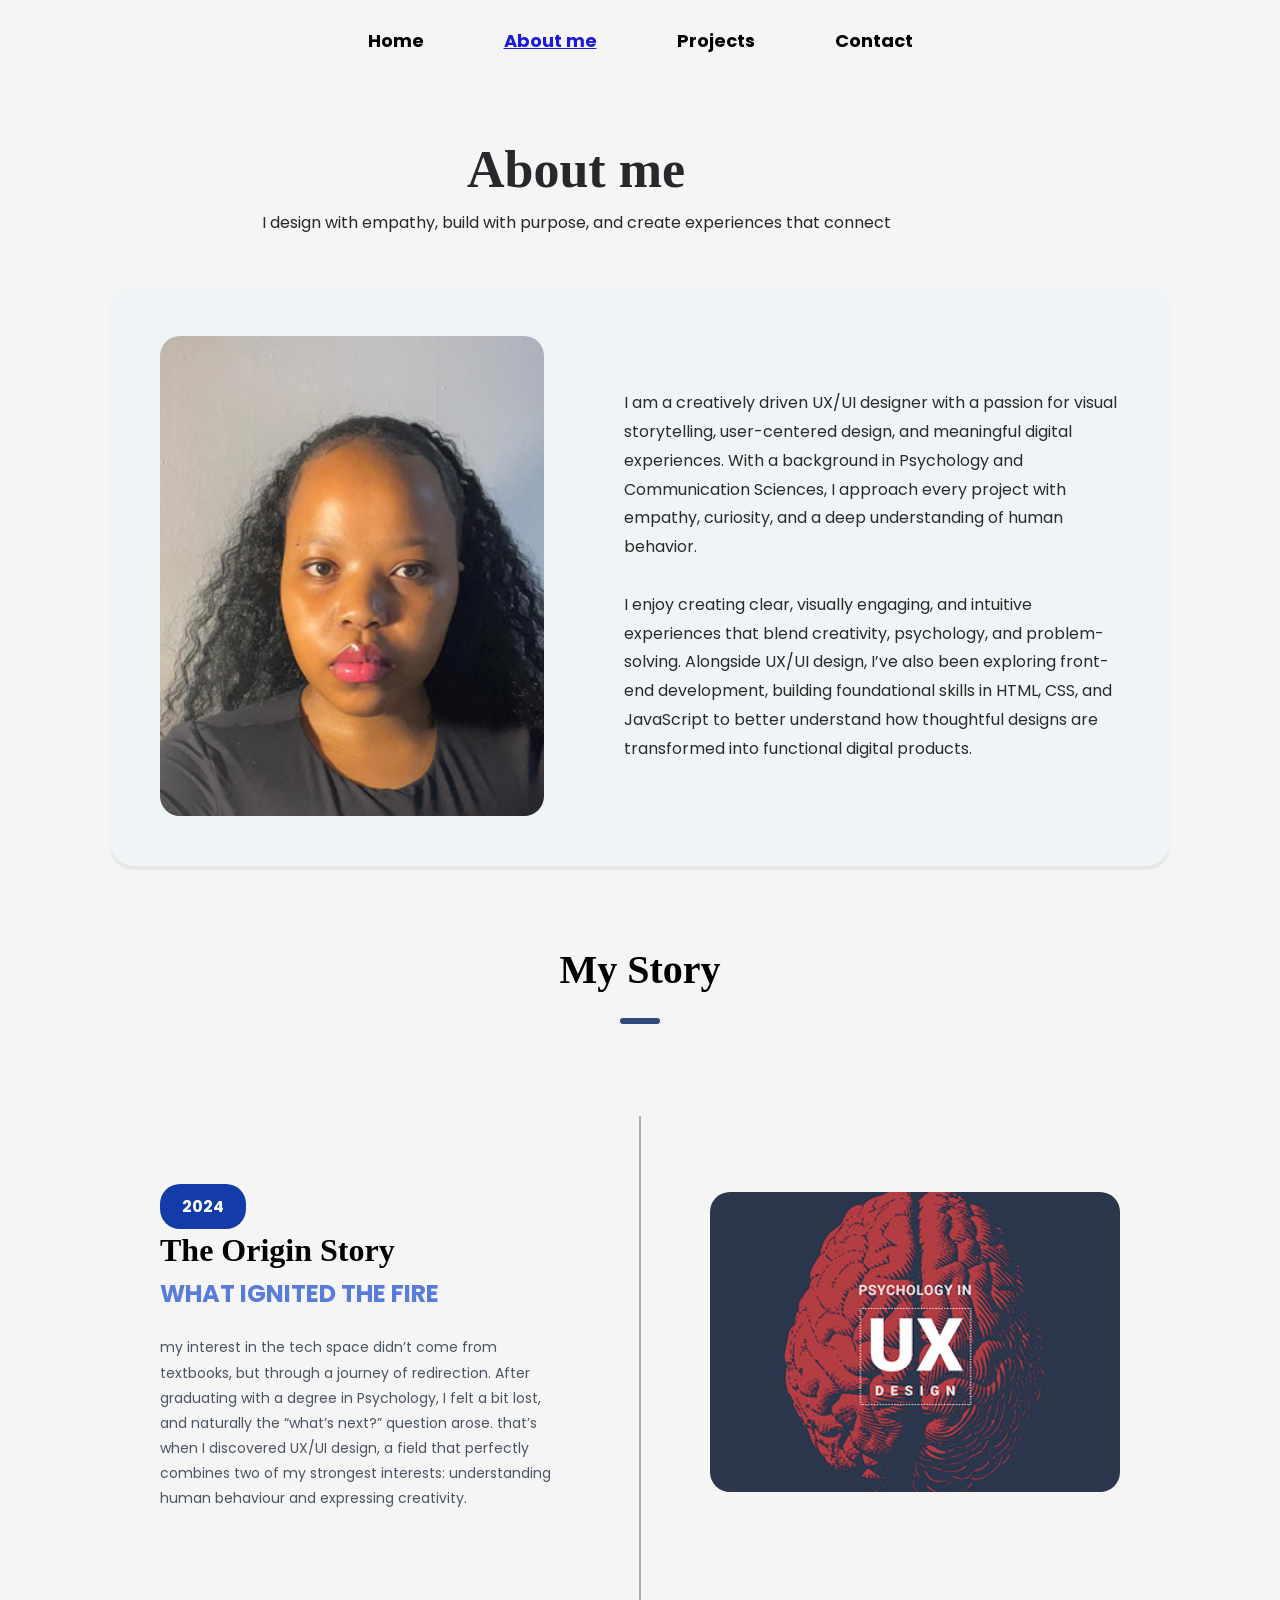
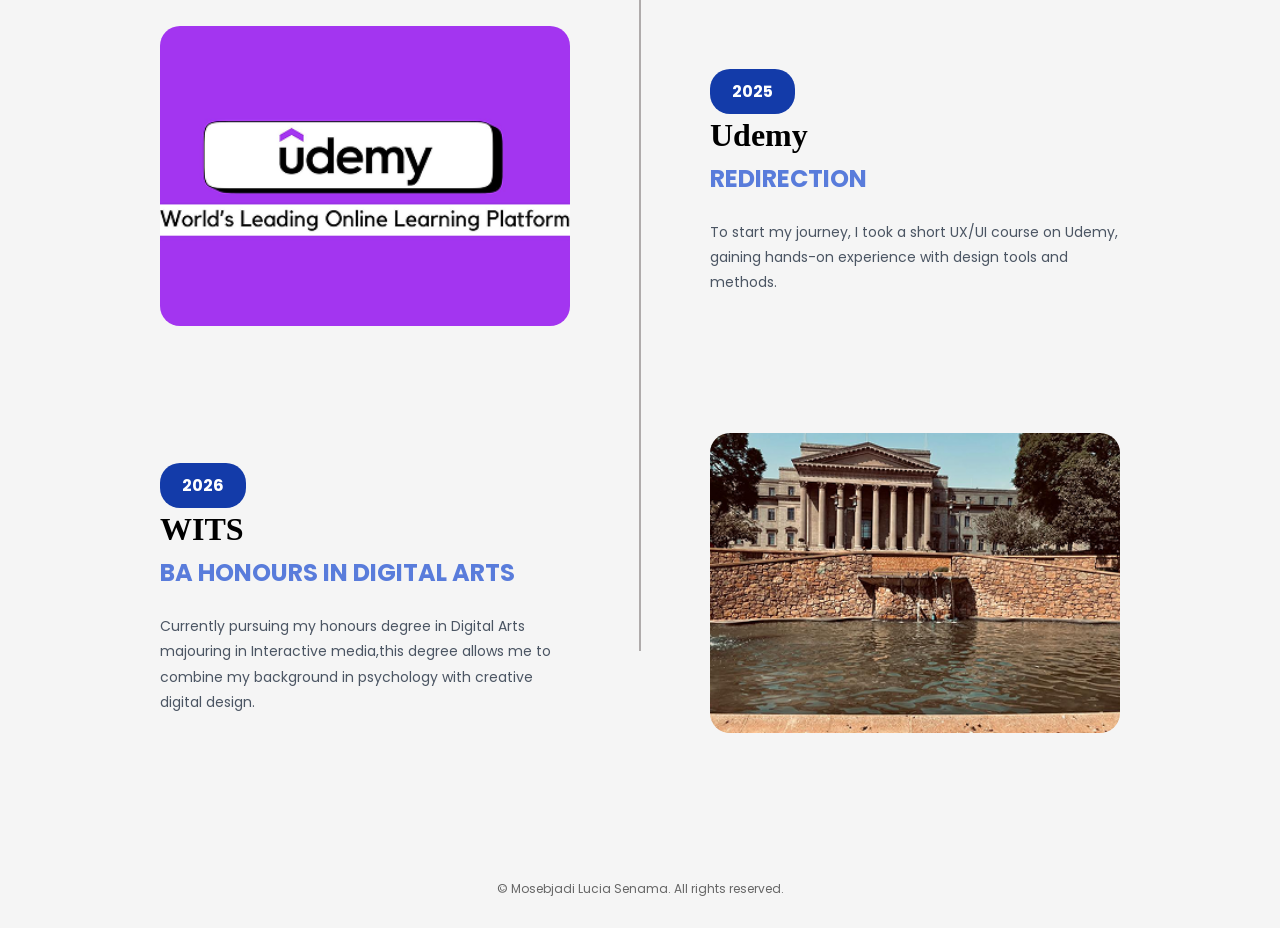
==== commit 9964214c: "Final portfolio update" ====
--- a/about.html
+++ b/about.html
@@ -16,17 +16,9 @@
 </head>
 <body>
   <!--Navigation bar-->
-  <section>
-    <nav>
-      <ul class="navbar">
-        <li class="nav-links">
-          <a href="index.html">Home</a></li>
-          <li><a href="about.html" class="active">About me</a></li>
-          <li><a href="projects.html">Projects</a></li>
-          <li><a href="index.html#contact">Contact</a></li>
-      </ul>
-    </nav>
-  </section>  
+  <div id="navbar-container"></div>
+  
+ <!---about me section--> 
 <div class="about-me">
     <h1 class="about-me-h1">About me</h1>
     <p class="about-me-p">I design with empathy, build with purpose, and create experiences that connect</p>
@@ -69,7 +61,7 @@
         <h3 class="heading2">WHAT IGNITED THE FIRE</h3>
     <p class="timeline-description">
         my interest in the tech space didn’t come from textbooks, 
-        but through a journey of redirection. After graduating, 
+        but through a journey of redirection. After graduating with a degree in Psychology, 
         I felt a bit lost, and naturally the “what’s next?” question arose. 
         that’s when I discovered UX/UI design, a field that perfectly combines 
         two of my strongest interests: understanding human behaviour and expressing creativity.
@@ -152,6 +144,11 @@
     </div>
     </div>
 </section>
+
+<!--scroll up button-->
+<button id="scroll-up"> &uarr; </button>  
+
+
 <div class="footer-1">
   <footer> &copy Mosebjadi Lucia Senama. All rights reserved.</footer>
 </div>
--- a/style.css
+++ b/style.css
@@ -27,6 +27,11 @@
   
 }
 
+.menu-toggle{
+    display: none;
+   
+}
+
  .navbar a{
   text-decoration: none ;
   color: black;
@@ -80,7 +85,6 @@
 margin: 0 auto;
 max-width: 1000px;
 padding-top: 100px;
-
 
 
 }
@@ -559,6 +563,64 @@
   
 }
 
+#success-popup{
+    position: fixed;
+    bottom: 30px;
+    right: 20px;
+
+    display: none;
+    z-index: 9999;
+
+
+    width: 240px;
+    height: 240px;
+    border-radius: 20px;
+
+    background: white;
+    justify-content: center;
+    align-items: center;
+
+    box-shadow: 0 4px 12pc rgba(0, 0, 0, 0.15);
+
+
+}
+
+.popup-card{
+    background:white;
+    padding: 40px 30px;
+    border-radius: 20px;
+    text-align: center;
+}
+
+.success-icon{
+    width: 80px;
+    height: 80px;
+
+    margin: auto;
+
+    border-radius: 50%;
+
+    background: #1d47e0;
+    color: white;
+    font-size: 40px;
+
+    display: flex;
+    justify-content: center;
+    align-items: center;
+}
+
+
+.popup-card h2{
+    margin-top: 20px;
+    font-size: 20px;
+}
+
+.popup-card p{
+    color: grey;
+}
+
+
+
 .contact-left{
     width: 35%;
 }
@@ -747,7 +809,7 @@
 
     padding:50px;
     border-radius: 24px;
-    box-shadow:0 4px 2px rgba(8, 8, 8, 0.06);ab
+    box-shadow:0 4px 2px rgba(8, 8, 8, 0.06);
     
 }
 
@@ -925,12 +987,16 @@
 
 /*PROJECTS PAGE*/
 
+.heading-projects{
+    margin-top: 130px;
+}
+
 .heading-projects  p{
-    display: flex;
-    justify-content: center;
+    
     width: 800px;
-    margin: 0 auto; 
-    margin-bottom: 80px;  
+    margin: 0 auto 8px auto; 
+    max-width: 90%;
+    text-align: center;
 }
 
 .design-is-not{
@@ -940,6 +1006,8 @@
     margin: 0 auto;
     font-weight: bold;   
     color: #1E40AF;
+
+    margin-bottom: 5px;
 }
 
 .project-grid1{
@@ -1069,6 +1137,11 @@
     font-size: 12px;
    
 
+}
+
+.person-goals,
+.person-fustrations{
+    width: 100%;
 }
 
 .view-casestudy-sassa:hover,
@@ -1505,6 +1578,7 @@
   
 }
 
+
 .design-process{
     display: flex;
     gap: 80px;
@@ -1844,13 +1918,13 @@
     position: absolute;
     width: 60px;
     height: 60px;
+    display: block;
+
+    top: -30px;
+    left: 20px;
+
     border-radius: 50%;
     object-fit: cover;
-
-    top: -25px;
-    left: 20px;
-
-    margin-bottom: 10px;
   
 }
 
@@ -1983,7 +2057,7 @@
     font-weight: bold;
     border: none;
     border-radius: 5px;
-    margin-left: -200px;
+   
     margin-top: 50px;
     
    
@@ -2041,8 +2115,7 @@
 
 .mock-img2{
     position: relative;
-    margin-left: -700px;
-    margin-bottom: -300px;
+    margin: 0;
     
 
 }
@@ -2727,4 +2800,6779 @@
     margin-top: 100px;
 }
 
-
+#scroll-up{
+    background-color: #1d47e0;
+    width: 50px;
+    height: 50px;
+    color: white;
+    font-size: 20px;
+    border: none;
+    border-radius: 50px;
+
+    position: fixed;
+    bottom: 20px;
+    right: 20px;
+    cursor: pointer;
+    display: none;
+    z-index: 999;
+}
+
+#scroll-up:hover{
+    background-color: #4e7bd6;
+
+}
+
+/*=============================================================================================================================================================================
+                                                                                 RESPONSIVE DESIGN 
+================================================================================================================================================================================*/
+
+/*=========================
+TABLET
+===========================*/
+
+
+/*============================================================================================================================================================================
+                                                                     INDEX.HTML
+==============================================================================================================================================================================*/
+
+
+
+@media screen and ( min-width:769px) and (max-width:1024px){
+
+
+    body{
+        font-size: 14px;
+    }
+
+    
+    .hero-section{
+        width: 90%;
+        padding-top: 120px;
+    }
+
+   
+    .about-content{
+        display: flex;
+        flex-direction: row;
+        align-items: flex-start;
+        gap: 30px;
+    }
+
+    
+    .right-side{
+        display: flex;
+        justify-content: center;
+        align-items: flex-start;
+        flex: 0.8;
+    }
+
+    .left-side{
+        flex: 1.4;
+    }
+
+    .about-me{
+        width: 100%;
+    }
+
+    .divider{
+        width: 80%;
+        margin: 25px auto;
+    }
+
+  
+
+    .tool-container{
+        display: grid;
+        grid-template-columns: repeat(2, 1fr);
+        gap: 12px;
+    }
+
+    .tool-card{
+        width: auto;
+        min-width: 140px;
+       
+    }
+
+    .heading1{
+        font-size: 24px;
+    }
+
+    .about-me{
+        width: 280px;
+    }
+
+    .profile-image{
+        max-width: 100%;
+        width: 260px;
+        height: auto;
+       
+    }
+
+    .skills-item,
+    .numbers{
+        font-size: 12px;
+
+    }
+
+    .skills-section{
+        display: grid;
+        grid-template-columns: repeat(3, 1fr);
+        gap: 15px;
+        width: 100%;
+
+    }
+
+    .skills-item{
+        text-align: center;
+    }
+    .project-top{
+        flex-direction: column;
+        gap: 20px;
+        text-align: center;
+    }
+
+    .projects-description{
+        width: 100%;
+        max-width: 700px;
+        margin: auto;
+    }
+
+    .hero-description{
+        font-size: 14px;
+        margin-top: 10px;
+        display: flex;
+        justify-content: center;
+    }
+
+    .contact-card{
+        flex-direction: column;
+        gap: 40px;
+    }
+
+    .contact-card:before{
+        display: none;
+    }
+
+    .contact-left,
+    .input-field{
+        width: 100%;
+    }
+
+    .profile-image{
+    filter: grayscale(0%);
+  
+}
+
+.projects-section{
+    max-width: 90%;
+    margin: 0 auto;
+}
+
+.project-grid{
+    display: grid;
+    grid-template-columns: repeat(3, 1fr);
+    gap: 20px;
+    align-items: center;
+}
+
+.p-description{
+    font-size: 12px;
+    line-height: 1.4;
+}
+.project-title{
+    font-size: 18px;
+}
+
+.p-type p{
+    font-size: 8px;
+    padding: 4px 8px;
+}
+
+.intro{
+    font-size: 16px;
+    margin-bottom: 20px;
+    line-height: 1.5;
+
+}
+
+.featured-projects{
+    font-size: 32px;
+}
+
+.projects-description{
+    font-size: 14px;
+}
+
+.view-casestudy,
+.View-casestudy2,
+.view-casestudy3{
+    font-size: 14px;
+}
+
+.ux-ui{
+    display: flex;
+    justify-content: center;
+    font-size: 34px;
+    line-height: 1.35;
+    margin-bottom: 10px;
+   
+}
+
+.title{
+    font-size: 34px;
+    display: inline;
+}
+
+.project-container{
+    width: 230px;
+  
+  
+
+}
+
+/*============================================================================================================================================================================
+                                                                     ABOUT ME PAGE  TABLET
+==============================================================================================================================================================================*/
+
+.about-me-h1{
+  font-size: 42px;  
+  text-align: center;
+  width: 100%;
+}
+
+
+.about-me-p{
+    text-align: center;
+    width: 100%;
+    max-width: 600px;
+    margin: 0 auto;
+}
+
+.about-me{
+    width: 100%;
+    display: flex;
+    flex-direction: column;
+    align-items: center;
+}
+
+
+.about-me-card2{
+    display: flex;
+    align-items: center;
+    gap: 40px;
+
+    width: 90%;
+    margin: 0 auto;
+
+}
+
+.my-image{
+    width: 100%;
+    display: flex;
+    justify-content: center;
+    flex: 1;
+
+}
+
+.my-image2{
+    width: 100%;
+    max-width: 350px;
+    height: auto;
+}
+
+.right-side-aboutme{
+    width: 100%;
+    flex: 1;
+}
+
+
+.about-me-description{
+    font-size: 14px;
+    line-height: 1.8;
+    width: 90%;
+
+    margin: 0 auto;
+    text-align: center;
+}
+
+/*My story timeline*/
+
+.timeline-item{
+    width: 90%;
+    gap: 20px;
+    padding: 20px;
+}
+
+.timeline-left, 
+.timeline-right{
+    width: 45%;
+}
+
+.timeline-centre{
+    width: 50px;
+}
+
+.design{
+    height: 220px;
+}
+
+.heading2{
+    font-size: 18px;
+}
+
+.timeline-description{
+    font-size: 13px;
+}
+
+.main-line{
+    height: 78%;
+}
+
+/*============================================================================================================================================================================
+                                                                     TABLET PROJECTS PAGE
+==============================================================================================================================================================================*/
+.heading-projects{
+    width: 90%;
+    margin: 120px auto 60px;
+}
+
+.heading{
+    font-size: 42px;
+}
+
+.design-is-not{
+    width: 100%;
+    text-align: center;
+    font-size: 18px;
+}
+
+.heading-projects p{
+    width: 90%;
+    max-width: 700px;
+    text-align: center;
+}
+
+.project-grid1{
+    width: 95%;
+    max-width: 850px;
+
+    gap: 20px;
+    padding: 20px;
+}
+
+.project-information{
+    width: 50%;
+}
+
+.project-title1{
+    font-size: 20px;
+}
+
+.image-project{
+    width: 45%;
+}
+
+.project-description{
+    font-size: 13px;
+}
+
+.project-buttons{
+    flex-wrap: wrap;
+}
+
+.projects-cta{
+    width: 90%;
+    padding: 25px;
+}
+
+.cta-paragraph{
+    font-size: 14px;
+}
+
+
+/*============================================================================================================================================================================
+                                                                     TABLET SASSA CASESTUDY
+==============================================================================================================================================================================*/
+
+
+.intro-section{
+    width: 95%;
+    max-width: 1100px;
+    margin: 0 auto;
+   
+}
+
+.case-hero{
+    display: flex;
+    flex-direction: row;
+    align-items: center;
+    justify-content: center;
+
+    gap: 30px;
+
+    width: 100%;
+    margin: 0 auto;
+
+    padding: 40px;
+
+    text-align: left;
+}
+
+.hero-left{
+    flex: 1;
+}
+
+.hero-right{
+    flex: 1;
+
+    display: flex;
+    justify-content: center;
+    align-items: center;
+}
+
+.laptop-image{
+    width: 100%;
+    max-width: 450px;
+
+    margin: 0  !important;
+    top: auto;
+}
+
+.view-figma{
+    margin-left: 0 !important;
+}
+
+.project1-infor{
+   
+    max-width: 900px;
+
+    margin: 20px auto;
+
+    display: flex;
+    justify-content: center;
+
+    gap: 60px;
+}
+
+.about-sassa{
+   
+    max-width: 900px;
+
+    margin: 80px auto;
+
+    display: grid;
+    grid-template-columns: repeat(2, 1fr);
+
+    gap: 40px;
+}
+
+
+.goals{
+    
+    max-width: 900px;
+    margin: 0 auto;
+}
+
+
+
+.design-process{
+    
+    max-width: 1100px;
+    margin: 80px auto;
+}
+
+.process-grid{
+    
+    width: 100%;
+
+    margin: 0 auto;
+
+    display: grid;
+    grid-template-columns: repeat(3, 1fr);
+
+    gap: 20px;
+}
+
+.process-card{
+    min-height: auto;
+}
+
+.Research-information-section{
+    width: 100%;
+    display: grid;
+    grid-template-columns: repeat(3, 1fr);
+    gap: 15px;
+
+}
+
+.research-cards{
+    width: 100%;
+    max-width: none;
+    box-sizing: border-box;
+}
+
+.all-cards{
+    width: 100%;
+    display: grid;
+    grid-template-columns: repeat(3, 1fr);
+    gap: 15px;
+
+}
+
+
+
+.Persona-cards{
+    width: 100%;
+    max-width: none;
+    box-sizing: border-box;
+   
+}
+
+.persona-info{
+    width: 100%;
+}
+
+.reviews-container{
+   
+    width: 100%;
+    max-width: 900px;
+    margin: 0 auto;
+
+    display: grid;
+    grid-template-columns: repeat(2, 1fr);
+    gap: 20px;
+    height: auto;
+}
+
+.wireframes{
+    display: grid;
+    grid-template-columns: repeat(4, 1fr);
+    gap: 15px;
+}
+
+.wireframes-img{
+    width: 100%;
+}
+
+.screens-card{
+    display: grid;
+    grid-template-columns: repeat(2, 1fr);
+    gap: 20px;
+}
+
+.screens-card img{
+    width: 100%;
+    height: auto;
+}
+
+.phone-review, 
+.circle-1, 
+.circle-2,
+.circle-3{
+    display: none;
+}
+
+.review-1, 
+.review-2, 
+.review-3, 
+.review-4{
+
+   position: static;
+   width:100%;
+   max-width: none;
+   min-height: 180px;
+
+   padding: 20px;
+   box-sizing: border-box;
+   
+}
+
+.phone-avatar{
+    width: 50px;
+    height: 50px;
+}
+
+.project1-infor{
+    display: flex;
+    justify-content: center;
+    align-items: center;
+    margin: 0 auto;
+}
+.user-persona1{
+    width: 40%;
+}
+
+.Persona-cards{
+ width: 100%;
+ max-width: 250px;
+
+}
+
+
+
+
+.sassa-page{
+    width: 100%;
+    max-width: 1000px;
+
+    margin-left: auto;
+    margin-right: auto;
+    box-sizing: border-box;
+    border: 2px solid red;
+}
+
+
+.review-1,
+.review-2,
+.review-3,
+.review-4{
+    position: static;
+}
+
+.review-1 img,
+.review-2 img,
+.review-3 img, 
+.review-4 img{
+
+    position: static;
+    width: 60px;
+    height: 60px;
+
+    margin-bottom: 10px;
+
+}*/
+
+/*============================================================================================================================================================================
+                                                                   PRODEMIC TABLET
+==============================================================================================================================================================================*/
+.intro-section{
+    width: 95%;
+    margin: 0 auto;
+}
+
+.case-hero{
+    display: flex;
+    flex-direction: row;
+    align-items: center;
+    justify-content: space-between;
+
+    gap: 30px;
+    padding: 40px;
+}
+
+.hero-left,
+.hero-right3{
+    flex: 1;
+    min-width: 0;
+}
+
+.prodemic-website2,
+.sassa-w2{
+    font-size: 70px;
+    line-height: 0.95;
+    margin: 0;
+}
+
+.hero-right3{
+
+    min-width: 0;
+    width: 100%;
+}
+
+.case-description{
+    font-size: 15px;
+    max-width: 300px;
+}
+
+.view-figma2{
+    margin: 25px 0 0 0;
+}
+
+.prodemic-image{
+    width: 100%;
+    max-width: 400px;
+    height: auto;
+    
+}
+
+.circle{
+    width: 350px;
+    height: 350px;
+
+    top: 65%;
+}
+
+.design-line{
+    display: none;
+}
+
+.project3-infor{
+    width: 95%;
+    margin: 30px auto;
+
+    display: flex;
+    justify-content: center;
+    gap: 30px;
+}
+
+.about-sassa{
+    width: 95%;
+    margin: 80px auto;
+
+    display: grid;
+    grid-template-columns: repeat(2, 1fr);
+    gap: 30px;
+}
+
+
+.analysis-section{
+    width: 95%;
+    margin: 0 auto;
+    
+    
+}
+
+
+.image-card{
+    margin: auto;
+}
+
+.whole-infor-card{
+    width: 100%;
+}
+
+.user-persona-prodemic{
+    width: 95%;
+    margin: 0 auto;
+
+    display: flex;
+    flex-direction: column;
+    height: auto;
+}
+
+.user-persona-card{
+    width: 100%;
+    height: auto;
+}
+
+.persona-content{
+    display: grid;
+    grid-template-columns: repeat(2, 1fr);
+    gap: 15px;
+}
+
+.section-screens{
+    width: 95%;
+    margin: 0 auto;
+
+    display: grid;
+    grid-template-columns: repeat(4, 1fr);
+    gap: 15px;
+}
+
+.ui-screens{
+    width: 100%;
+    height: auto;
+}
+
+.screen-description{
+    width: 95%;
+    margin: 20px auto;
+    text-align: center;
+}
+
+
+.info-item-3{
+    width: auto;
+    min-height: 120px;
+    padding: 20px;
+}
+
+.analysis-image{
+    width: 85%;
+    display: block;
+    margin: 0 auto;
+}
+
+.app-infor{
+    display: grid;
+    grid-template-columns:100px 180px 180px;
+    gap: 40px;
+    align-items: center;
+}
+
+.app-logo-div{
+    text-align: center;
+    
+}
+
+.list-name{
+    min-height: 90px;
+   
+}
+.prodemic-page{
+    width: 95%;
+    max-width: 1200px;
+    margin: 0 auto;
+}
+
+/*============================================================================================================================================================================
+                                                                    E-COMMERCE TABLET
+==============================================================================================================================================================================*/
+.case-hero{
+    flex-direction: column;
+    text-align: center;
+    padding: 40px;
+}
+
+.hero-left{
+    width: 100%;
+}
+
+.hero-right2{
+    min-width: auto;
+    width: 100%;
+}
+.prodemic-website3,
+.sassa-w3{
+    width: 100%;
+    font-size: 60px;
+    text-align: center;
+}
+
+.case-description{
+    margin: 0 auto;
+    text-align: center;
+}
+
+.view-figma3{
+    margin: 30px auto;
+    display: block;
+}
+
+.ubuntu-image3{
+    width: 100%;
+    max-width: 700px;
+    margin: 0;
+}
+
+.mock-img2{
+    margin: 0;
+}
+
+.project1-infor{
+    gap: 60px;
+    height: auto;
+    padding: 20px;
+}
+
+.about-sassa{
+    width: 90%;
+    gap: 40px;
+}
+
+
+.goal-card4{
+   width: auto;
+}
+
+.design-process-section{
+    display: grid;
+    grid-template-columns: repeat(2, 1fr);
+    gap: 20px;
+    height: auto;
+}
+
+.design-line-4{
+    display: none;
+}
+
+.info-item-4{
+    width: auto;
+}
+
+.user-persona-prodemic{
+    flex-direction: column;
+    align-items: center;
+}
+
+.user-persona-card{
+    width: 90%;
+}
+
+.persona-content{
+    grid-template-columns: repeat(2, 1fr);
+}
+
+.screens-card{
+    display: grid;
+    grid-template-columns: repeat(2, 1fr);
+    gap: 30px;
+}
+
+.screens-card img{
+    width: 100%;
+    max-width: 350px;
+    margin: 0 auto;
+    display: block;
+}
+
+.about-e-commerce-p,
+.about-project-container3{
+    margin-left: 0;
+    width: 90%;
+    margin-right: auto;
+    margin-left: auto;
+}
+}
+
+
+/*=========================
+MOBILE
+===========================*/
+
+/*============================================================================================================================================================================
+                                                                     MOBILE INDEX.HTML
+==============================================================================================================================================================================*/
+
+
+
+@media screen  and (max-width:768px){
+
+
+
+.hero-section{
+  width: 95%;
+  max-width: 500px;
+  margin: 0 auto 50px;
+  padding: 80px 20px 0;
+  text-align: center;
+}
+
+.navbar a{
+    font-size: 14px;
+    color: white;
+
+}
+
+.navbar a.active{
+    background: white;
+    color: #0f4fa8;
+    padding: 12px 16px;
+    border-radius: 10px;
+
+    display: block;
+    width: 200px;
+    text-decoration: none;
+
+}
+
+
+.intro{
+    font-size: 14px !important;
+    margin-bottom: 20px;
+    line-height: 1.5;
+
+}
+
+.ux-ui{
+    font-size: 22px !important;
+    line-height: 1.3;
+    margin-top: 40px;
+   
+}
+
+.title{
+    font-size: 22px !important;
+}
+
+
+.hero-description{
+    font-size: 12px;
+    line-height: 1.6;
+    width: 95%;
+    margin: auto;
+}
+
+
+.buttons{
+    flex-direction: column;
+    align-items: center;
+    gap: 12px;
+}
+
+.hireme,
+.discover{
+    width: 100%;
+    max-width: 280px;
+}
+
+.about-card{
+    width: 90%;
+    max-width: 360px;
+    padding: 20px;
+    margin:0 auto;
+}
+
+.about-content{
+    display: flex;
+    flex-direction: column;
+    align-items: center;
+    text-align: center;
+}
+
+.heading1{
+    font-size: 16px !important;
+    text-align: center;
+}
+
+.about-me{
+   font-size: 12px;
+   margin: auto;
+   max-width: 280px;
+   margin: 0 auto 20px;
+   text-align: center;
+   line-height: 1.6;
+
+}
+
+.divider{
+    width: 100%;
+}
+
+.skills-section{
+   display: grid;
+   grid-template-columns: repeat(2, 1fr);
+   gap: 10px;
+   width: 100%;
+   text-align: center;
+}
+
+.skills-item{
+    font-size: 10px !important;
+    text-align: left;
+}
+
+.tool-container{
+    display: grid !important;
+    grid-template-columns: repeat(2, 1fr);
+    gap: 8px;
+   
+}
+
+.tool-card{
+   padding: 6px;
+   
+   
+}
+
+.tool-card img{
+    width: 20px;
+    height: 20px;
+}
+
+.tool-info{
+    text-align: center;
+}
+
+.tool-info h4{
+    font-size: 10px;
+}
+
+.tool-info p {
+    font-size: 9px;
+}
+.right-side{
+    width: 100%;
+}
+
+.profile-image{
+    width: 140px;
+    height: auto;
+    margin: 20px auto 0;
+    display: block;
+}
+
+.projects-section{
+    width: 95%;
+}
+
+.featured-projects{
+    font-size: 30px;
+}
+
+.project-description{
+    width: 100%;
+}
+
+.project-grid{
+    flex-direction: column;
+    align-items: center;
+    gap: 50px;
+    margin-top: 80px;
+
+}
+
+.project-container{
+    width: 100%;
+    max-width: 360px;
+}
+
+.image-p{
+    height: auto;
+}
+
+.view-all-p{
+    width: 100%;
+    max-width: 260px;
+}
+
+.contact-card{
+    width: 95%;
+    padding: 20px;
+    flex-direction: column;
+    gap: 15px;
+    margin: 20px auto;
+}
+
+
+.contact-card:before{
+    display: none;
+
+}
+.project-top{
+    display: flex;
+    flex-direction: column;
+    align-items: center;
+    text-align: center;
+    gap: 15px;
+}
+.contact-left,
+.input-field{
+    width: 100%;
+}
+
+.get-in-touch{
+    font-size: 30px;
+}
+
+.contact-description{
+    width: 100%;
+    margin-bottom: 15px;
+}
+
+.dc{
+    margin-bottom: 10px;
+    margin-top: 20px;
+}
+
+.icons{
+    justify-content: center;
+    gap: 20px;
+    flex-wrap: wrap;
+  
+}
+
+.contact-left{
+    margin-bottom: 0 !important;
+  
+}
+
+.input-field{
+    margin-top: 0 !important;
+   
+}
+.top-inputs{
+    flex-direction: column;
+    gap: 15px;
+}
+
+.send-message{
+    width: 100%;
+    align-self: center;
+    margin-top: 10px;
+}
+
+.footer-1{
+    text-align: center;
+    padding: 20px;
+}
+.project-info{
+    text-align: center;
+}
+
+.p-type{
+    justify-content: center;
+}
+.input-field input::placeholder,
+.message::placeholder{
+    font-size: 12px;
+
+}
+
+
+
+.menu-toggle{
+    display: block;
+    position: fixed;
+    top: 20px;
+    right: 20px;
+    z-index: 9999;
+
+    background: #F5F5F5;
+    width: 50px;
+    height: 50px;
+    color: black;
+
+    border: 2px;
+    border-radius: 10px;
+    font-size: 30px;
+    cursor: pointer;
+
+}
+
+.navbar{
+    position: fixed;
+    top: 0;
+    left: -300px;  /*hiddden off screen*/
+
+    width: 220px;
+    height: 100vh;
+
+    background: #054672;
+
+    display: flex;
+    flex-direction: column;
+
+    justify-content: flex-start;
+    align-items: flex-start;
+
+    padding-top: 100px;
+    padding-left: 30px;
+    gap: 30px;
+
+    transition: 0.3s ease;
+
+    z-index: 1001;   
+}
+
+.navbar.show{
+    left: 0;
+}
+
+.divider{
+    display: none;
+}
+
+.heading1{
+    font-size: 16px !important;
+}
+
+.contact-left{
+    text-align: center;
+}
+
+.p-description{
+    font-size: 12px;
+}
+
+.View-casestudy2{
+    font-size: 9px;
+}
+.icons{
+    display: flex;
+    justify-content: center;
+    align-items: center;
+    margin: 0 auto;
+    gap: 10px;
+    flex-wrap: nowrap;
+    margin-top: 0 !important;
+}
+
+.icon{
+    width: 24px;
+    height: 24px;
+
+}
+
+.contact-item{
+    width: 50px;
+    text-align: center;
+}
+
+.icon-name{
+    font-size: 12px;
+}
+
+.input{
+    height: 45px;
+} 
+.profile-image{
+    filter: grayscale(0%);
+}
+
+.footer-1{
+    margin-top: 10px;
+}
+
+/*============================================================================================================================================================================
+                                                                     ABOUT ME PAGE
+==============================================================================================================================================================================*/
+
+.about-me-h1{
+ font-size: 32px;  
+ text-align: center; 
+}
+
+.about-me-p{
+    text-align: center;
+    font-size: 14px;
+    padding: 0 20px;
+    margin-top: -20px;
+}
+
+.about-me-card2{
+    width: 90%;
+    padding: 20px;
+    flex-direction: column;
+    gap: 20px;
+}
+
+
+.my-image{
+    width: 100%;
+    display: flex;
+    justify-content: center;
+
+}
+
+.my-image2{
+    width: 100%;
+    max-width: 500px;
+    height: auto;
+}
+
+.right-side-aboutme{
+    width: 100%;
+}
+
+.about-me-description{
+    font-size: 14px;
+    text-align: center;
+    line-height: 1.8;
+
+    width: 90%;
+    margin: 0 auto;
+    line-height: 1.8;
+}
+
+
+/*My story timeline*/
+
+.my-story-h2{
+    font-size: 40px;
+}
+
+.main-line{
+    display: none;
+}
+
+
+.timeline-item{
+    flex-direction: column;
+    width: 95%;
+    padding: 20px;
+    gap: 20px;
+    text-align: center;
+
+    order: 1;
+    width: 100%;
+    margin-bottom: 60px;
+
+}
+
+.timeline-right{
+    order: 2;
+    width: 100%;
+}
+
+
+.timeline-right,
+.timeline-left{
+    width: 100%;
+}
+
+.timeline-centre{
+    display: none;
+}
+
+.design{
+    width: 90%;
+    height: auto;
+    margin: 0 auto;
+    display: block;
+}
+
+.heading1{
+    font-size: 24px;
+}
+
+.heading2{
+    font-size: 18px;
+}
+
+.timeline-description{
+    font-size: 14px;
+}
+
+.year{
+    margin: 0 auto;
+    padding: 8px 16px;
+    font-size: 14px;
+}
+
+
+
+/*============================================================================================================================================================================
+                                                                     MOBILE PROJECTS PAGE
+==============================================================================================================================================================================*/
+
+.heading-projects{
+    margin-top: 120px;
+    width: 95%;
+
+    margin-left: auto;
+    margin-right: auto;
+    text-align: center;
+}
+
+.heading{
+    font-size: 38px;
+}
+
+.design-is-not{
+    display: block;
+    width: 100%;
+    text-align: center;
+    font-size: 16px;
+    line-height: 1.5;
+}
+
+.heading-projects p{
+    width: 100%;
+    font-size: 14px;
+    line-height: 1.7;
+    text-align: center;
+}
+
+/*PROJECT CARDS*/
+.project-grid1{
+    width: 100%;
+    padding: 0 15px;
+    box-sizing: border-box;
+
+    display: flex;
+    flex-direction: column;
+    align-items: center;
+    gap: 30px;
+}
+
+.project-container1{
+    flex-direction: column;
+    width: 95%;
+    max-width: 500px;
+    padding: 20px;
+    gap: 20px;
+    margin: 0 auto;
+    justify-content: center;
+    align-items: center;
+}
+
+.project-information{
+    width: 100%;
+    text-align: center;
+}
+
+.image-project{
+    width: 100%;
+    max-width: 300px;
+    height: auto;
+    margin: 0 auto;
+    display: block;
+    
+}
+
+.title-row{
+    justify-content: center;
+    flex-wrap: wrap;
+    gap: 10px;
+}
+
+.project-title1{
+    font-size: 22px;
+}
+
+.project-description{
+    max-width: 100%;
+    font-size: 15px;
+}
+
+.p-type{
+    justify-content: center;
+}
+
+
+.project-buttons{
+    flex-direction: column;
+    align-items: center;
+    gap: 15px;
+}
+
+.view-p{
+    width: 100%;
+    max-width: 280px;
+}
+
+
+/*BOTTOM CTA*/
+
+.projects-cta{
+    width: 95%;
+    max-width: 500px;
+    flex-direction: column;
+    text-align: center;
+    gap: 20px;
+}
+
+.left-cta{
+    flex-direction: column;
+}
+
+.cta-paragraph{
+    margin-top: 10px;
+}
+
+.lets-work{
+    display: inline;
+}
+
+
+
+/*============================================================================================================================================================================
+                                                                     MOBILE SASSA CASESTUDY
+==============================================================================================================================================================================*/
+
+.case-hero{
+   width: 92%;
+   margin: 0 auto;
+
+   display: flex;
+   flex-direction: column;
+
+   align-items: center;
+   justify-content: center;
+
+   text-align: center;
+
+   padding: 20px;
+   box-sizing: border-box;
+}
+
+.hero-left,
+.hero-right, 
+.hero-right2,
+.hero-right3{
+    width: 100%;
+    max-width: 0;
+}
+
+.sassa-website,
+.sassa-w{
+    font-size: 42px;
+    line-height: 1.1;
+}
+
+.laptop-image{
+    width: 100%;
+    max-width: 300px;
+
+    margin: 20px auto 0 auto !important;
+    display: block;
+
+    margin-left: 0 !important;
+    margin-right: 0 !important;
+
+}
+
+.view-figma,
+.view-figma2,
+.view-figma3{
+    margin: 20px auto;
+    display: block;
+    margin-left: 0 !important;
+    margin-right: 0 !important;
+}
+
+.project1-infor{
+    width: 95%;
+    display: flex;
+    flex-wrap: wrap;
+
+    justify-content: center;
+    align-items: center;
+
+    gap: 20px;
+
+    margin: 20px auto;
+}
+
+.project1-infor,
+.project3-infor{
+    flex-direction: column;
+    gap: 20px;
+    min-height: auto;
+    padding: 20px;
+}
+
+.about-sassa{
+    width: 95%;
+    margin: 60px auto;
+
+    display: flex;
+    flex-direction: column;
+
+    align-items: center;
+    justify-content: center;
+
+    text-align: center;
+}
+
+
+
+.goal-card,
+.goal-card-2,
+.goal-card4{
+    width: 100%;
+}
+
+.process-grid{
+    grid-template-columns: 1fr;
+}
+
+.Research-information-section{
+    flex-direction: column;
+    align-items: center;
+}
+
+.research-cards{
+    width: 90%;
+}
+
+.all-cards{
+    flex-direction: column;
+    align-items: center;
+}
+
+.Persona-cards{
+    margin:0 auto;
+    text-align: left;
+}
+
+
+.reviews-container{
+    display: flex;
+    flex-direction: column;
+    gap: 20px;
+    height: auto;
+}
+.circle,
+.circle4, 
+.blob{
+    display: none;
+}
+
+.about-project-container3,
+.app-infor, 
+.h2-screens,
+.screen-description{
+    margin-left: 0;
+}
+
+.circle-1,
+.circle-2,
+.circle-3,
+.phone-review{
+    display: none;
+}
+
+.review-1,
+.review-2,
+.review-3,
+.review-4{
+    position: static;
+    width: 90%;
+    height: auto;
+    margin: 0 auto;
+}
+
+.wireframes{
+    flex-direction: column;
+    align-items: center;
+}
+
+.wireframes-img{
+    width: 90%;
+}
+
+.user-reviews-section{
+    display: flex;
+    flex-direction: column;
+    align-items: center;
+}
+
+.screens-card{
+    flex-direction: column;
+    align-items: center;
+}
+
+.screens-card img{
+    width: 100%;
+    max-width: 350px;
+}
+
+.reflection-section{
+    width: 95%;
+}
+
+.h2-about{
+    font-size: 26px;
+}
+
+.goals,
+.about-sassa,
+.design-process,
+.user-research,
+.user-Personas-section,
+.user-reviews-section,
+.wireframes,
+.final-ui-section,
+.reflection-section{
+    width: 95% !important;
+    max-width: 600px !important;
+    margin: 0 auto !important;
+    text-align: center !important;
+    margin-left: auto !important;
+    margin-right: auto !important;
+}
+
+.process-grid,
+.Research-information-section,
+.all-cards,
+.wireframes,
+.screens-card{
+    display: flex;
+    justify-content: center;
+    align-items: center;
+    flex-wrap: wrap;
+    margin: 0 auto;
+}
+
+
+.h2-about,
+.h2-about3,
+.design-process h2,
+.user-Personas-section h2,
+.user-reviews-section h2,
+.final-ui-section h2,
+.reflection-section h2{
+    text-align: center;
+
+}
+
+.about-project-container,
+.about-project-container2{
+    width: 100% !important;
+    max-width: 100% !important;
+}
+    
+/*============================================================================================================================================================================
+                                                                     PRODEMIC
+==============================================================================================================================================================================*/
+.case-hero{
+    flex-direction: column;
+    text-align: center;
+    padding: 20px;
+}
+
+.hero-right{
+    margin-top: 20px;
+}
+
+.prodemic-image{
+    width: 100%;
+    max-width: 280px;
+    height: auto;
+}
+
+.about-sassa-g{
+     display: flex;
+    flex-direction: column;
+     gap: 15px;
+
+    width: 100%;
+}
+
+
+.design-process-section{
+    grid-template-columns: 1fr;
+    gap: 15px;
+}
+
+.analysis-section{
+    flex-direction: column;
+    align-items: center;
+}
+
+.whole-infor-card{
+    width: 100%;
+}
+
+.app-infor{
+    grid-template-columns: 1fr;
+}
+
+
+.user-persona-prodemic{
+    flex-direction: column;
+}
+
+.user-persona-card{
+    width: 100%;
+}
+
+.whole-section-cards{
+    grid-template-columns: 1fr;
+}
+
+.section-screens{
+    display: grid;
+    grid-template-columns: repeat(2, 1fr);
+    gap: 10px;
+}
+
+.ui-screens{
+    
+    width: 100%;
+    max-width: 140px;
+    margin: 0 auto;}
+
+
+
+.image-card,
+.whole-infor-card{
+    width: 100%;
+}
+
+.about-project-container3,
+.about-sassa-g,
+.design-process-section,
+.competitor-analysis-whole-section,
+.user-persona-prodemic{
+    width: 95%;
+    margin: 0 auto;
+}
+
+.about-sassa{
+    display: flex;
+    flex-direction: column;
+    gap: 20px;
+}
+
+.design-process-section{
+    display: grid;
+    grid-template-columns: repeat(2, 1fr);
+    gap: 10px;
+    width: 95%;
+    margin: 0 auto;
+}
+
+.section-screens{
+    display: grid;
+    grid-template-columns: repeat(2,1fr);
+    gap: 15px;
+}
+
+.goals-card-2,
+.info-item-3{
+    width: auto;
+    min-height: 120px;
+}
+
+}
+/*============================================================================================================================================================================
+                                                                    E-COMMERCE MOBILE
+==============================================================================================================================================================================*/
+.case-hero{
+    flex-direction: column;
+    padding: 30px 20px;
+    text-align: center;
+}
+
+.hero-left{
+    width: 100%;
+}
+
+.prodemic-website3,
+.sassa-w3{
+    font-size: 42px;
+    width: 100%;
+    text-align: center;
+}
+
+.case-description{
+    max-width: 100%;
+    text-align: center;
+    font-size: 16px;
+}
+
+.view-figma3{
+    margin: 20px auto;
+    display: block;
+}
+
+.hero-right2{
+   min-width: unset;
+   width: 100%;
+}
+
+.ubuntu-image3{
+    width: 100%;
+    margin: 0;
+}
+
+.mock-img2{
+    margin: 0;
+}
+
+.blob{
+    overflow: hidden;
+}
+
+.project-infor{
+    flex-wrap: wrap;
+    gap: 20px;
+    height: auto;
+    padding: 20px;
+}
+
+.about-sassa{
+    flex-direction: column;
+    gap: 20px;
+    width: 90%;
+}
+
+.about-project-container,
+.about-project-container2{
+    width: 100%;
+}
+
+
+
+.goal-card4{
+    width: auto;
+}
+
+.design-process-section{
+    display: grid;
+    grid-template-columns: repeat(2, 1fr);
+    gap: 15px;
+   
+}
+
+.design-line-4{
+    display: none;
+}
+
+.info-item-4{
+    width: auto;
+}
+* {
+    font-family:poppins;
+}
+
+body{
+    background-color: #F5F5F5;
+    margin:0;
+}
+
+.menu-toggle{
+    display: block !important;
+    
+   
+}
+
+ .navbar a{
+  text-decoration: none ;
+  color: black;
+   font-size: 18px;
+  
+
+ }
+
+ 
+
+ .navbar a:hover{
+   color: rgb(27, 79, 101) ; 
+ }
+
+.highlight{
+
+    font-weight: bold;
+}
+
+.intro{
+    margin-top: 80px;                                              /*INTR0 SECTION*/
+    font-size: 18px;
+    margin-bottom: -35px;
+}
+
+.ux-ui{
+font-family: Georgia, 'Times New Roman', Times, serif;
+color: rgb(3, 3, 3);
+font-weight: bold;
+font-size: 56px;
+
+}
+
+
+.title{
+color: rgb(5, 5, 124);
+font-weight: bold;
+font-family: Georgia, 'Times New Roman', Times, serif;
+font-size: 48px;
+   
+}
+
+.hero-section{
+width: 70%;
+line-height: 1.2;
+text-align: center;
+margin: 0 auto;
+max-width: 1000px;
+padding-top: 100px;
+
+
+}
+.hero-description{
+margin-top: -15px;
+}
+
+.buttons{
+    display: flex;
+    justify-content: center;
+    gap: 20px;
+    margin-top: 20px;
+}
+
+.hireme{
+    background-color:#1D4ED8;
+    color: white;
+    border-radius: 3px;
+    height: 40px;
+    width:110px ;
+    border: none;
+    font-weight: bold;
+    text-decoration: none;
+
+    }
+
+.discover {
+background-color: rgb(224, 221, 221);
+font-weight: bold;
+width:200px ;
+border: none;
+height: 40px;
+border-radius: 3px;
+text-decoration: none;
+
+
+}
+
+
+
+.hireme:hover{
+    background-color:#1E40AF;
+}
+.discover:hover{
+    background-color: white;
+    border: 1px solid #4338CA;;
+    color: #4338CA;;
+
+}
+.about-content{
+    display: flex;
+    align-items: center;
+    gap: 30px;
+}
+.about-card{
+    margin-top:60px;
+    background-color:white;
+    border: 1px ;
+    margin-left: auto;
+    margin-right: auto;
+    padding: 50px;
+    border-radius: 20px;
+    box-shadow: 0 4px 12px rgba(0, 0, 0, 0.08);
+     
+}
+.heading1{
+    margin-top: -20px;
+    font-family: Georgia, 'Times New Roman', Times, serif;
+    font-size: 32px;
+    line-height: 1.2;
+}
+.about-me{
+   width: 90%;  
+   line-height: 1.7; 
+   color: #26282c; 
+   margin-bottom: 50px;
+}
+.divider{
+    background-color: #D1D5DB ;
+    height: 1px;
+    width: 62%;
+    border: none;
+    margin-left: 0;
+    
+}
+.numbers{
+    color: #1E40AF;
+    gap: 8px;
+    font-weight: 500;
+    font-size: 14px;
+
+
+}
+.skills-section{
+    display: flex;
+    flex-wrap: wrap;
+    gap: 15px;
+    max-width: 700px;
+}
+.skills-item{
+    display: flex;
+    align-items: center;
+    gap: 6px;
+    font-size: 14px;
+    color:  #6B7280;
+}
+
+.tool-container{
+    display: flex;
+    gap: 15px;
+    margin-top: 30px;
+}
+.tool-card{
+    display: flex;
+    align-items: center;
+    gap: 10px;
+    background-color:#F3F4F6;
+    padding: 10px 14px;
+     width:  170px;
+     border-radius: 12px;
+     transition: 0.3s ease;
+
+}
+.tool-card img{
+    width: 28px;
+    height: 28px;
+}
+
+.tool-info h4{
+    margin: 0;
+    font-size: 14px;
+}
+
+.tool-info p{
+    margin:0;
+    font-size: 12px;
+    color: #6B7280;
+}
+
+.profile-image{
+margin-top: -20px;
+height: 450px;
+width: 100%;
+object-fit: cover;
+border-radius: 16px;
+display: block;
+filter: grayscale(100%);
+transform: skew(5deg);
+transition: 0.4s ease;
+
+}
+
+.about-card:hover .profile-image{
+filter: grayscale(0%);
+transform: skew(0deg) scale(1.02);
+}
+.left-side{
+    width: 68%;
+    flex: 1;
+}
+
+.right-side{
+    margin-top: -2%;
+    height: auto;
+    width: 320px;
+    flex: 0.8;
+
+}
+.tool-card2{
+    margin-top: 50px;
+    display: flex;
+    align-items: center;
+    gap: 10px;
+    padding: 8px 14px;
+    background-color: rgb(233, 233, 243);
+    border-radius: 20px;
+    width: fit-content;
+    height:14px;
+    Transition: 0.3s ease;
+    
+}
+    
+
+.tool-card2 img{
+    width: 18px;
+    height: 18px;}
+
+.tool-card2 p{
+    color: #1E40AF;
+    font-size: 11px;
+}
+
+/* PROJECTs */                                                                       /* PROJECTs */
+
+
+.view-all-p{
+    background-color:#1D4ED8;
+    color: white;
+    border-radius: 3px;
+    height: 40px;
+    width:200px ;
+    border: none;
+    font-weight: bold;
+}
+
+.view-all-p:hover{
+    background-color:#1E40AF;
+
+}
+
+.projects-section{
+    margin: 80px auto;
+    width: 85%;
+    max-width: 1200px;
+}
+.featured-projects{
+  margin-top: 20px;
+  font-size: 40px;
+  font-family:Georgia, 'Times New Roman', Times, serif ;  
+  margin-bottom: 20px;
+}
+
+.projects-description{
+width: 80%;
+color: #6B7280;
+line-height: 1.6;
+max-width: 620px;
+font-size: 16px;
+
+}
+
+.project-container{
+    background-color: white;
+    width: fit-content;
+    position: relative;
+    width: 300px;
+    border-radius: 20px;
+    overflow: hidden;
+    position: relative;
+    box-shadow:  0 4px  12px rgb(187, 184, 184);
+    transition: 0.3s ease;
+    margin-top: -20px;  
+}
+
+.project-container:hover{
+    transform: translateY(-8px);
+}
+
+.project-title {
+    font-size:20px;
+    margin-top: 0px;
+    margin-bottom: 12px;
+    font-family:Georgia, 'Times New Roman', Times, serif ;  
+    
+    
+}
+.p-description{
+font-size: 15px;
+line-height: 1.5;
+color: #4B5563;
+margin-bottom: 14px;
+margin-top: 0;
+}
+
+.project-number{
+    color: #5574c9;
+    font-size: 12px;
+    margin-top: -15px;
+    font-weight: 500;
+    
+
+}
+.view-casestudy,
+.view-casestudy2,
+.view-casestudy3
+{
+    margin-top:5px ;
+    border:none;
+    background-color:white;
+    color: #1D4ED8;
+    font-weight:bold;
+    cursor: pointer;
+    font-size: 15px;
+    
+}
+
+.view-casestudy:hover,
+.view-casestudy2:hover,
+.view-casestudy3:hover{
+    color: #779be8;
+}
+.project-top{
+    display: flex;
+    justify-content: space-between;
+    align-items: center;
+    margin-bottom: 40px;
+}
+.project-info{
+    padding: 16px;
+}
+
+
+.p-type p{
+    font-size: 9px;
+    height: 10px;
+
+    display: flex;
+    justify-content: center;
+    align-items: center;
+
+    background-color: #EEF2FF;
+    
+    width: fit-content;
+    text-align: center;
+    border-radius: 8px;
+    color: #56585e;
+    padding: 6px 10px;
+    margin-top: 0;
+       
+}
+.image-p{
+    height: 170px;
+    object-fit: cover;
+    width: 100%;
+}
+
+.p-type{
+    display: flex;
+    flex-wrap: wrap;
+    gap: 10px;
+    margin-top: 6px;
+    margin-bottom: 6px;
+    
+    
+
+}
+
+.project-tag{
+    background-color: #2563EB;
+    width: 90px;
+    height: 25px;
+    color: white;
+    text-align: center;
+    border-radius: 8px;
+    font-size: 11px;
+    border:1px solid white;
+    position: absolute; 
+    top: 20px;
+    left: 20px;
+    font-weight: 600;
+    
+    display: flex;
+    justify-content: center;
+    align-items: center;
+
+    z-index: 2;
+    box-shadow:  0 4px 12px rgba(0,0,0m 0.06);
+}
+
+.image-p{
+    width: 100%;
+    display: block;
+    border-radius: 16px 16px 0 0;
+    height: 165px;
+}
+.project-grid{
+    display: flex;
+    gap: 20px;
+    margin-top: 24px;
+    flex-wrap: wrap;
+    justify-content: center;
+}
+
+.view-all{
+    background-color:#1D4ED8;
+    color: white;
+    border-radius: 14px;
+    height: 40px;
+    width:180px ;
+    border: none;
+    font-weight: bold;
+    padding: 16px 28px;
+    cursor: pointer;
+    
+   display: flex;
+   justify-content: center;
+   align-items: center;
+}
+
+.view-all:hover{
+ background-color:#1E40AF;
+
+}
+
+/* CONTACT SECTION*/
+
+.contact-card{
+    background-color: white;
+
+    margin: 80px auto;
+    display: flex;
+    justify-content: space-between;
+    align-items: flex-start;
+    padding: 60px;
+    border-radius: 28px;
+    box-shadow: 0 10px 30px rgba(0, 0, 0, 0.05);
+    position: relative;
+   
+
+}
+
+.let-us-connect{
+    color: #1D4ED8;
+    font-weight: 600;
+    font-size: 13px;
+    letter-spacing: 1px;
+}
+
+.get-in-touch{
+font-size: 40px;
+font-family: Georgia, 'Times New Roman', Times, serif;
+margin-top: 12px; 
+margin-bottom: 10px;
+line-height: 1.05;
+letter-spacing: -1px;
+}
+
+.icons{
+    display: flex;
+    gap: 16px;
+    margin-top: -10px;
+    margin-left: -15px;
+}
+
+.icon{
+    font-size: 13px;
+    color: #6B7280;
+    margin-top: 10px;
+    width: 40px;
+}
+
+.icon-name{
+    color: #6B7280;
+    font-size: 13px;
+    margin-top: 8px;
+}
+
+.contact-description{
+    width: 85%;
+    color: #4B5563;
+    line-height: 1.8;
+    font-size: 16px;
+    margin-bottom: 40px;
+    line-height: 1.9;
+
+}
+
+.input-field input{
+    width: 100%;
+    height: 56px;
+    border-radius: 10px;
+    border: 1px solid #D1D5DB;
+    gap: 30px;
+    padding: 0 16px;
+   
+    box-sizing: border-box;
+
+}
+
+.input-field{
+    width: 60%;
+
+    display: flex;
+    flex-direction: column;
+   gap: 20px;
+  
+}
+
+.contact-left{
+    width: 35%;
+}
+
+.send-message{
+    background-color:#1D4ED8;
+    color: white;
+    border-radius: 10px;
+    height: 54px;
+    width:210px ;
+    border: none;
+    font-weight: 600;
+    padding: 16px 28px;
+    cursor: pointer;
+ 
+    display: flex;
+    justify-content: center;
+    align-items: center;
+    gap: 10px;
+
+    margin-top: 4px;
+    align-self: flex-end;
+    margin-top: 40px;
+   
+}
+
+.send-message:hover{
+ background-color:#1E40AF;   
+}
+
+input::placeholder,
+textarea::placeholder{
+    color: #b0b2b8;
+    font-size: 14px;
+    font-family: inherit;
+    
+  
+}
+.top-inputs{
+    display: flex;
+    gap: 20px;
+
+}
+
+.top-inputs input{
+    width: 100%;
+}
+
+.message{
+    height: 140px;
+    width: 100%;
+    border-radius: 10px;
+    border: 1px solid #D1D5DB;
+
+    padding: 18px;
+
+    font-size: 15px;
+    font-family: inherit;
+    resize: none;
+
+    box-sizing: border-box;
+
+}
+.subject input{
+   width: 100%; 
+   height: 56px;
+}
+
+.contact-card:before{
+    content: "";
+    position: absolute;
+
+    left: 40%;
+    top: 70px;
+
+    width: 1px;
+    height: 75%;
+
+    background-color: #E5E7EB;
+}
+
+.contact-line{
+    width: 48px;
+    height: 4px;
+    background-color: #1D4ED8;
+    border-radius: 999px;
+    margin-bottom: 28px;
+}
+
+.input-field input,
+.message{
+    transition: 0.2s ease;
+}
+
+.input-field input:focus,
+.message:focus{
+    outline: none;
+    border: 1px solid #1D4ED8;
+    box-shadow: 0 0 0 3px rgba(29, 78, 216, 0.1);
+}
+
+.contact-item{
+    display: flex;
+    flex-direction: column;
+    align-items: center;
+    text-decoration: none;
+
+    width: 90px;
+    height: 90px;
+
+    padding: 14px;
+
+    border-radius: 16px;
+
+    transition: all 0.2s ease;
+}
+
+.contact-item:hover{
+    background-color: #ebeef6;
+    transform: translateX(-3px);
+    
+}
+
+
+.dc{
+    font-family: Georgia, 'Times New Roman', Times, serif;
+    margin-bottom: 24px;
+}
+
+#contact{
+    scroll-margin-top: 110px;
+}
+
+
+.about-card,
+.contact-card{
+    width: 85%;
+    max-width: 1200px;
+
+    margin-left: auto;
+    margin-right: auto;
+
+    box-sizing: border-box;
+}
+
+/* ABOUT ME PAGE*/                                                /* ABOUT ME PAGE*/
+
+
+
+.about-me-h1{
+    margin-top: 100px;
+}
+.about-me-h1,
+.heading{
+    font-family:Georgia, 'Times New Roman', Times, serif;
+    display: flex;
+    justify-content: center;
+    font-size: 52px;
+    
+
+}
+
+.about-me-p{
+     display: flex;
+     justify-content: center;
+     font-size: 16px;
+     margin-top: -40px;
+
+}
+
+
+/*ABOUT ME SECTION*/
+
+.about-me-card2{
+    background-color: #eff5f7;
+    width: 75%;
+
+    display: flex;
+    align-items: center;
+    gap: 80px;
+
+    margin: 0 auto;
+    
+   
+
+
+    padding:50px;
+    border-radius: 24px;
+    box-shadow:0 4px 2px rgba(8, 8, 8, 0.06);
+    
+}
+
+/*LEFT SIDE IMAGE*/
+
+.right-side-aboutme{
+  
+     width: 62%;
+
+}
+
+/*RIGHT SIDE TEXT*/
+
+.right-side-aboutme{
+    width: 60%;
+}
+
+.my-image{
+    width: 40%;
+    flex-shrink: 0;
+}
+
+
+.my-image2{
+    width: 100%;
+    border-radius: 20px;
+    display: block;
+    height: 480px;
+
+    object-fit: cover;
+    border-radius: 20px;
+}
+
+.about-me-description{
+  
+    line-height: 1.8;
+    max-width: 600px;
+    font-size: 16px;
+    color: #2b2b2b;
+}
+
+.my-story-h2{
+    font-family:Georgia, 'Times New Roman', Times, serif;
+    font-size: 40px;
+    margin-bottom: 60px;
+    margin-top: 80px;
+
+    text-align: center;
+
+}
+
+
+.year{
+    background-color: rgb(19, 59, 169);
+    color: white;
+    border-radius:20px;
+    font-weight:bold;
+    font-size:16px;
+   
+
+    padding:10px 22px;
+    text-align: center;
+    display: inline-flex;
+    justify-content: center;
+    margin-top: 20px;
+
+    align-self: flex-start;
+}
+
+.heading1{
+    margin-top: 2px;
+}
+
+.heading2{
+    color: #597cdb;
+    font-size: 24px;
+    margin-top: -20px;
+}
+
+.timeline-item{
+    display: flex;
+    justify-content: space-between;
+    gap: 50px;
+}
+
+.timeline-left,
+.timeline-right{
+    width: 45%;
+    flex: 1;
+   
+}
+
+
+.timeline-item{
+    width: 75%;
+    display: flex;
+    gap: 30px;
+    margin: 0 auto;
+   
+
+    align-items: center;
+    padding:40px;
+
+    position: relative;
+    z-index: 2;
+    
+}
+
+.design{
+    width:100%;
+    object-fit: cover;
+    border-radius: 20px;
+    height: 300px;
+}
+.timeline-description{
+    font-size: 14px;
+    color: #4B5563;
+    line-height: 1.8;
+}
+
+.main-line{
+    position: absolute;
+    left: 50%;
+    top: 0;
+
+    width: 2px;
+    height: 75%;
+
+    background-color: #afabab;
+    transform: translateX(-50%);
+    z-index: 0;
+    margin-top: 250px;
+}
+
+.circle1{
+    width: 18px;
+    height: 18px;
+
+    background-color: white;
+
+    border-radius: 50%;
+
+    border: 5px solid #1D4ED8;}
+
+.timeline-centre{
+    width:80px;
+
+    display: flex;
+    justify-content: center;
+
+    position: relative;
+    z-index: 2;
+
+    padding-top: 0;
+
+}
+
+.timeline-wrapper{
+    display: flex;
+    flex-direction: column;
+    gap: 20px;
+    position: relative;
+   
+}
+
+.mystoryline{
+    background-color: #314777;
+    height: 6px;
+    width: 40px;
+    border-radius: 999px;
+
+    margin: -55px auto 80px auto;
+    
+}
+
+/*PROJECTS PAGE*/
+
+.heading-projects{
+    margin-top: 130px;
+}
+
+.heading-projects  p{
+    
+    width: 800px;
+    margin: 0 auto 8px auto; 
+    max-width: 90%;
+    text-align: center;
+}
+
+.design-is-not{
+  display: flex;
+    justify-content: center;
+    width: 800px;
+    margin: 0 auto;
+    font-weight: bold;   
+    color: #1E40AF;
+
+    margin-bottom: 5px;
+}
+
+.project-grid1{
+    width: 85%;
+    max-width: 1200px;
+
+    display: flex;
+    flex-direction: column;
+    align-items: center;
+
+    gap: 40px;
+
+    margin: 0 auto;
+
+    padding: 40px 0;
+    box-sizing: border-box;
+}
+
+/*PROJECT CARD*/
+.project-container1{
+    width: 82%;
+    max-width: 900px;
+
+    min-height: 230px;
+    height: auto;
+  
+    display: flex;
+    justify-content: space-between;
+    align-items: center;
+
+    gap: 22px;
+    padding: 24px 28px;
+
+    background-color: white;
+    border-radius: 18px;
+    box-shadow: 0 2px 10px rgba(225, 224, 230, 0.04);   
+
+    transition: all 0.35s ease;
+}
+
+.project-container1:hover{
+    transform: translateY(-8px);
+    box-shadow: 0 12px 30px rgba(213, 215, 231, 0.12);
+    border:  1px solid #DBEAFE;
+
+}
+/*LEFT SIDE*/
+.project-information{
+    display:flex;
+    flex-direction:column;
+    gap: 1px;
+    width:48%;
+}
+
+
+/* NUMBER*/
+.project-number1{
+
+    
+    color: #1D4ED8;
+    font-weight: bold;
+
+  
+    margin-bottom: 8px;
+  
+
+}
+
+/*TITLE*/
+
+
+/*DESCRIPTION*/
+.project-description{
+    font-size:13px;
+    line-height: 1.5;
+    color: #555;
+    max-width: 420px;
+    margin-top: 10px;
+
+}
+
+/*SKILLS*/
+
+.image-project{
+    width: 50%;
+    height: auto;
+    border-radius: 10px;
+    display: block;
+}
+
+.project-no{
+    border: #26282c;
+    border-radius:10px ;
+}
+.project-information button{
+
+    padding: 10px 18px;
+    border:none;
+    border-radius: 10px;
+    font-weight: bold;
+    cursor: pointer;
+    font-size: 12px;
+}
+
+
+
+.button{
+    cursor: pointer;
+}
+
+.project-buttons{
+    display: flex;
+    align-items: center;
+    gap: 16px;
+    margin-top: 30px;
+
+  
+}
+
+.view-casestudy-sassa,
+.view-casestudy-e-commerce,
+.view-casestudy-prodemic{
+    color: black;
+    background-color: transparent;
+    text-decoration: none;
+    font-weight: bold;
+    font-size: 12px;
+   
+
+}
+
+.person-goals,
+.person-fustrations{
+    width: 100%;
+}
+
+.view-casestudy-sassa:hover,
+.view-casestudy-e-commerce:hover,
+.view-casestudy-prodemic:hover{
+    color: #5574c9;
+}
+
+.view-p{
+    background-color: #1D4ED8;
+    color: white;
+    width: 200px;
+}
+
+.view-p:hover{
+    background-color: #1E40AF;
+}
+
+
+.project-no{
+    width: 1px;
+    height: 10px;
+    padding: 10px 16px;
+    color: #1D4ED8;
+    border-radius: 10px;
+    border: 1px solid blue;
+    font-size: 15px;
+    font-weight: bold;
+    margin: 0;
+    margin-top: -10px;
+
+    display: flex;
+   justify-content: center;
+   align-items: center;
+
+}
+
+.project-title1{
+    font-size: 18px;
+    font-family:Georgia, 'Times New Roman', Times, serif;
+    line-height:1.1;
+    margin:0;
+   
+    width: 240px;
+      
+}
+
+.title-row{
+   display: flex; 
+  align-items: center;
+   gap: 16px;
+    
+}
+
+.arrow{
+    margin-left: 20px;
+   
+}
+
+
+/* PROJECT CTA*/
+
+.projects-cta{
+    width: 72%;
+    max-width: 900px;
+
+    margin: 60px auto 100px auto;
+
+    background-color: #e9edf1;
+
+    border-radius: 20px;
+
+    padding: 24px 26px;
+
+    display: flex;
+    justify-content: space-between;
+    align-items: center;
+
+    box-shadow: 30px 40px 120px rgba(20, 32, 48, 0.04);
+
+    transition:0.3s ease;
+}
+
+.projects-cta:hover{
+    transform: translateY(-6px);
+
+    box-shadow: 0 12px 35px rgba(15, 23, 42, 0.10);
+
+}
+
+.cta-content{
+    display: flex;
+    align-items: center;
+    gap: 18px;
+}
+
+
+.rocket{
+    width: 60px;
+    height: 60px;
+
+}
+.cta-icon{
+
+    width: 52px;
+    height: 52px;
+    border-radius: 14px;
+
+    background-color: #EEF2FF;
+
+    display: flex;
+    justify-content: center;
+    align-items: center;
+
+    font-size: 28px;
+
+    flex-shrink: 0;
+}
+
+.cta-text h3{
+    margin-top: 4px;
+    font-size: 14px;
+    font-family: Georgia, 'Times New Roman', Times, serif;
+}
+
+.cta-text p{
+    margin-top: 6px;
+    color: #6B7280;
+    font-size: 14px;
+    line-height: 1.6;
+
+}
+
+.lets-work{
+    background-color: #1D4ED8;
+    color: white;
+    border: none;
+    padding: 14px 24px;
+
+    border-radius: 12px;
+    font-weight: bold;
+
+    cursor: pointer;
+    text-decoration: none;
+    font-size: 14px;
+
+    transition: 0.3s ease;
+
+}
+
+.lets-work:hover{
+    background-color: #1E40AF;
+}
+
+cta-button:hover{
+    background-color: #1E40AF;
+}
+
+.left-cta{
+    display: flex;
+    align-items: center;
+    gap: 18px;
+}
+
+.cta-paragraph{
+    margin-top: -10px;
+}
+
+
+/* SASSA PROJECT PAGE*/ 
+
+.intro-section{
+    max-width: 1400px;
+    margin:0 auto;
+    padding: 60px 40px;
+  
+  
+}
+
+.sassa-website,
+.sassa-w{
+font-size: 100px;
+font-weight: 800;
+line-height: 1.1;
+font-family:'Anton', sans-serif;
+text-align: left;margin: 20px 0;
+margin-top: 40px;
+
+}
+
+.ui-case-study{
+    font-size: 12px;
+    font-weight: bold;
+    color: rgb(212, 158, 8);
+    height: 32px;
+    width: 120px;
+    border-radius: 5px;
+    border: 2px solid rgb(212, 158, 8);
+
+    display: flex;
+    align-items: center;
+    justify-content: center;
+    margin-bottom:20px;
+
+
+}
+
+
+
+.case-hero{
+
+    display: flex;
+    justify-content: space-between;
+    align-items: flex-start;
+
+    background: white;
+    box-shadow: 12px 10px 40px rgba(0, 0, 0, 0.08);
+    border-radius: 40px;
+    text-align: center;
+    overflow: hidden;
+    padding: 60px 60px 20px 60px;
+}
+
+
+.laptop-image{
+   
+     display: block;
+     width: 140%;
+     max-width: none;
+
+     position: relative;
+     z-index: 1;
+
+     margin-left: -100px;
+
+     top: 0;
+     margin-top:100px;
+     margin-bottom: -100px;
+
+   
+   
+}
+
+.case-description{
+    text-align: left;
+    font-size: 20px;
+    color: #666;
+
+    max-width: 400px;
+    margin-bottom: 30px;
+    margin-top: 10px;
+}
+
+.hero-left{
+  
+    position: relative;
+    margin-left: -5px;
+   
+}
+
+.hero-right{
+    flex: 1.6;
+    position: relative;
+    transform: none;
+  
+  
+}
+
+.blob{
+    position: absolute;
+    top: -30px;
+    right: -40px;
+    z-index:0;
+   
+   
+    
+    transform: rotate(-50deg);
+ 
+}
+
+.blob img{
+
+  width: 500px;
+  height: 500px;
+  display: block;
+ 
+}
+
+.view-figma{
+    height: 40px;
+    width: 180px;
+    background-color: rgb(223, 166, 12);
+    color: white;
+    font-weight: bold;
+    border: none;
+    border-radius: 5px;
+    margin-left: -380px;
+    margin-top: 50px;
+    
+   
+
+}
+
+.view-figma:hover{
+    background-color: rgba(196, 145, 8);
+    transform: translateY(-2px);
+}
+
+.back-to-projects{
+     margin-left: 60px;
+     text-decoration: none;
+     color: black;
+     font-weight: bold;
+
+     display: inline-block;
+     margin-top: 30px;
+     margin-left: 50px;
+    
+   
+
+}
+
+.back-to-projects:hover{
+    color: #5574c9;
+}
+
+.sassa-w{
+    color:rgba(196, 145, 8);
+   
+
+}
+
+/*ROLE CARD*/
+.role1{
+    font-size: 20px;
+    font-weight: 100;
+    margin: 0;
+    margin-bottom: 8px;
+  
+}
+
+.role-p1{
+    font-weight: bold;
+    color: rgba(196, 145, 8);
+    margin: 0;
+   
+}
+
+.role{
+    display: inline;
+    justify-content: center;
+
+}
+
+.project1-infor{
+    display: flex;
+    justify-content: center;
+    gap: 150px;
+    flex-wrap: wrap;
+    margin: 0 auto;
+    margin-top: -50px;
+
+    border-top: 1px solid rgb(194, 194, 194);
+    border-bottom: 1px solid rgb(194, 194, 194);
+    width: fit-content;
+    height: 80px;
+    align-items: center;
+   
+
+/*ABOUT SASSA PROJECT*/
+.h2-about{
+    font-size: 32px;
+    font-family: Georgia, 'Times New Roman', Times, serif;
+    margin-top: 20px;
+   
+}
+
+
+.number-1{
+    color: rgb(194, 120, 10);
+    font-size: 32px;
+    font-weight: 700;
+}
+
+.about-sassa{
+    display: flex;
+    gap: 80px;
+    max-width: 1100px;
+    margin: 100px auto;
+    align-items: flex-start;
+}
+
+.about-project-container,
+.about-project-container2{
+    flex: 1;
+}
+
+.goals{
+    display: flex;
+    gap: 80px;
+    max-width: 1100px;
+    margin: 100px auto;
+    align-items: flex-start;
+    margin-top: -80px;
+    margin-bottom: 30px;
+}
+
+.goal-card{
+   
+    width: 220px;
+    height: 90px;
+
+    display: flex;
+    justify-content: center;
+    align-items: center;
+    background-color: white;
+    border: 1px solid #cccaca;
+    align-items: center;
+    text-align: center;
+    border-radius: 10px;
+    border-left: 3px solid rgb(209, 163, 10);
+    box-shadow: 0 4px 20px rgba(0, 0, 0, 0.04);
+   
+}
+
+
+
+
+.design-description{
+    margin-top: -20px;
+}
+
+.process-grid{
+    display: grid;
+    grid-template-columns: repeat(3,1fr);
+    gap: 24px;
+    margin-top: 40px;
+}
+
+.process-card{
+    position: relative;
+    min-height: 70px;
+    padding: 32px;
+
+    background: #fff;
+
+    border: 1px solid #E5E7EB;
+    border-radius: 12px;
+
+    transition: 0.3s ease;
+    box-shadow: 40px 4px 20px rgba(214, 164, 1, 0.04);
+}
+
+.process-card:hover{
+    transform: translateY(-6px);
+    border-color: #d8b61d;
+
+    box-shadow:  0 12px 30px rgba(0, 0, 0, 0.04);
+}
+
+.card-number1{
+   
+    top: 25px;
+    right: 25px;
+
+    color: rgba(194, 120,10);
+    font-size: 20px;
+    font-weight: 700;
+
+}
+
+
+
+.process-card h3{
+    font-size: 24px;
+    margin-bottom: 18px;
+    font-family: Georgia, 'Times New Roman', Times, serif;
+
+}
+
+.process-card p{
+    color: #666;
+    line-height: 1.8;
+    font-size: 15px;
+}
+
+
+/*RESEARCH METHODS*/
+
+.research-heading{
+    display: flex;
+    padding-top: 30px;
+   
+    justify-content: flex-start;
+    
+}
+
+.research-section{
+    margin-top: 20px;
+}
+
+.research-emoji{
+    width: 25px;
+    height: 25px;
+}
+
+.methods-used{
+    font-family: Georgia, 'Times New Roman', Times, serif;
+    margin-top: 2px;
+    margin-left: 10px;
+ 
+}
+
+.research-cards{
+    background-color: #FCFAF7;
+    box-shadow:  30px 12px 30px rgba(0, 0, 0, 0.04);
+    height: 220px;
+    width: 240px;
+    border-radius: 10px;
+    border: 1px solid rgb(219, 213, 213);
+    padding: 20px;
+    text-align: left;
+    
+
+
+}
+
+.research-cards:hover{
+    transform: translateY(-6px);
+    border-color: #d8b61d;
+
+    box-shadow:  0 12px 30px rgba(0, 0, 0, 0.04);
+}
+
+.research-list{
+    line-height: 2;
+}
+
+.Research-information-section{
+    display: flex;
+    justify-content: center;
+    gap: 30px;
+    margin-top: 20px;
+    flex-wrap: wrap;
+   
+}
+
+.about-sassa-g{
+    margin: 0 auto 40px auto;
+    max-width: 1100px;
+}
+
+
+/*USER PERSONA SECTION*/
+
+.what{
+    font-weight: bold;
+    color: black;
+}
+
+.persona-name{
+  font-family: Georgia, 'Times New Roman', Times, serif;  
+}
+
+.persona-info{
+    color: grey;
+    width: 300px;
+}
+
+.Persona-cards{
+    
+    background-color: #e6e5e5;
+    box-shadow:  30px 12px 30px rgba(0, 0, 0, 0.04);
+    height: 590px;
+    width: 300px;
+    border-radius: 10px;
+    border: 1px solid rgb(219, 213, 213);
+    padding: 20px;
+}
+
+.Persona-cards:hover{
+    transform: translateY(-6px);
+    border-color: #d8b61d;
+
+    box-shadow:  0 12px 30px rgba(0, 0, 0, 0.04);
+}
+
+
+.user-persona1{
+    display: flex;
+    justify-content: center;
+    margin: 0 auto;
+    align-items: center;
+    width: 150px;
+    margin-top: -50px;
+    border: 1px solid #e4e5e6;
+    border-radius: 100px;
+
+}
+
+.all-cards{
+    display: flex;
+    justify-content: center;
+    gap: 30px;
+    flex-wrap: wrap;
+   
+
+}
+
+/*USER REVIEWS*/
+
+.user-reviews-section{
+    margin-top: 120px;
+}
+
+.reviews-container{
+    position: relative;
+    width: 1000px;
+    height: 700px;
+    margin: 0  auto;
+}
+
+.phone-review{
+    width: 160px;
+    position: absolute;
+    top: 50%;
+    left: 50%;
+    transform: translate(-50%, -50%);
+    z-index: 10;
+}
+
+/*CIRCLES*/
+
+.circle-1,
+.circle-2, 
+.circle-3{
+    position: absolute;
+
+    top: 50%;
+    left: 50%;
+
+    border: 2px  dashed  rgba(194, 120, 10, 0.2);
+    border-radius: 50%;
+
+    transform: translate(-50%, -50%);
+
+    z-index: 1;
+}
+
+
+
+.circle-1{
+    width: 250px;
+    height: 250px;
+}
+
+.circle-2{
+    width: 400px;
+    height: 400px;
+}
+
+.circle-3{
+    width: 550px;
+    height: 550px;
+}
+
+
+/* REVIEW CARDS*/
+
+.review-1,
+.review-2,
+.review-3,
+.review-4{
+    position:absolute;
+    width: 300px;
+    height: 140px;
+    padding:20px;
+    border: 1px solid rgb(219, 216, 216);
+  
+
+    box-shadow: 0 10px 20px rgba(0, 0, 0, 0.05);
+    border-radius: 20px;
+
+    z-index: 5;
+    background-color: #FCFAF7;
+
+    padding:24px;
+}
+
+.review-1:hover,
+.review-2:hover,
+.review-3:hover,
+.review-4:hover{
+    transform: translateY(-6px);
+
+
+    box-shadow:  0 12px 30px rgb(190, 171, 134);
+
+}
+
+/*REVIEW IMAGES*/
+
+.review-1 img,
+.review-2 img,
+.review-3 img,
+.review-4 img,
+.review-5 img{
+    width: 100px;
+    height: 100px;
+
+    border-radius: 50%;
+    object-fit: cover;
+
+    margin-top: -200px;
+    margin-left: 280px;
+
+
+}
+
+.review-1 p,
+.review-2 p,
+.review-3 p,
+.review-4 p{
+    font-size: 14px;
+    line-height: 1.6;
+    color: #555;
+}
+
+/* POSITIONS*/
+
+.review-1{
+    top:100px;
+    left:-50px;
+}
+
+.review-2{
+    top:100px;
+    right:-50px;
+}
+
+.review-3{
+    bottom:100px;
+    left:-50px;
+}
+
+.review-4{
+    bottom:100px;
+    right:-50px;
+}
+
+
+
+.review-avatar{
+    position: absolute;
+    width: 60px;
+    height: 60px;
+    display: block;
+
+    top: -30px;
+    left: 20px;
+
+    border-radius: 50%;
+    object-fit: cover;
+  
+}
+
+.phone-avatar{
+    width: 10px;
+    height: 10px;
+}
+
+/*wireframes*/
+
+.wireframes{
+    display: flex;
+    justify-content: center;
+    gap: 30px;
+    flex-wrap: wrap;
+
+}
+
+.wireframes-img{
+    width: 250px;
+}
+
+
+.screens-card{
+    display: flex;
+    justify-content: center;
+    gap: 30px;
+    flex-wrap: wrap;
+}
+
+.screens-card img{
+    width: 500px;
+}
+
+
+/*SPACING*/
+
+.final-ui-section,
+.reflection-section,
+.user-Personas-section,
+.research-section,
+.design-process,
+.about-sassa,
+.intro-section,
+.design-process-section{
+    margin-top: 80px;
+}
+
+
+.reflection-section P{
+  
+    line-height: 1.8;
+}
+
+
+
+
+
+/*PRODEMIC*/
+
+
+
+
+.ui-case-study2{
+
+    font-size: 12px;
+    font-weight: bold;
+    color: rgb(19, 88, 145);
+    height: 32px;
+    width: 120px;
+    border-radius: 5px;
+    border: 2px solid rgb(9, 84, 146);
+
+    display: flex;
+    align-items: center;
+    justify-content: center;
+    margin-bottom:20px;
+
+
+}
+
+.view-figma2{
+    height: 40px;
+    width: 180px;
+    background-color: #2155ff;
+    color: white;
+    font-weight: bold;
+    border: none;
+    border-radius: 5px;
+    margin-left: -380px;
+    margin-top: 50px;
+    
+}
+
+.view-figma2:hover{
+    background-color: #1D4ED8;
+}
+
+.role-p2{
+    font-weight: bold;
+    color: rgb(8, 58, 196);
+    margin: 0;}
+
+.prodemic-website2,
+.sassa-w2{
+font-size: 100px;
+font-weight: 800;
+line-height: 1.1;
+font-family:'Anton', sans-serif;
+text-align: left;margin: 20px 0;
+margin-top: 40px;
+
+}
+
+.sassa-w2{
+    color: #054672;
+
+}
+
+.prodemic-website2{
+    color: #0a1f57;
+}
+
+
+.view-figma2{
+    height: 40px;
+    width: 180px;
+    background-color: rgb(11, 66, 167);
+    color: white;
+    font-weight: bold;
+    border: none;
+    border-radius: 5px;
+   
+    margin-top: 50px;
+    
+   
+
+}
+
+
+.view-figma:hover{
+    background-color: rgb(29, 156, 206);
+    transform: translateY(-2px);
+}
+
+.prodemic-image{
+     display: block;
+     width: 100%;
+     max-width: none;
+
+     position: relative;
+     z-index: 1;
+
+     width: 700px;
+     max-width: none;
+     top: 0;
+   
+}
+
+.hero-right3{
+    position: relative;
+    flex: 1;
+    min-width: 700px;
+
+    display: flex;
+    justify-content: center;
+    align-items: center;
+    overflow: hidden;
+}
+
+.circle{
+    position: absolute;
+
+    width: 600px;
+    height: 600px;
+    background: #88b4d1;
+    border-radius: 50% ;
+    border: none;
+  
+
+    z-index: 0;
+    top: 90%;
+    left: 50%;
+
+    transform: translate(-50%, -50%);
+
+}
+
+.mock-img2{
+    position: relative;
+    margin: 0;
+    
+
+}
+
+.project3-infor{
+    display: flex;
+    justify-content: center;
+    gap: 150px;
+    flex-wrap: wrap;
+    margin: 0 auto;
+    margin-top: -50px;
+
+    border-top: 1px solid rgb(194, 194, 194);
+    border-bottom: 1px solid rgb(194, 194, 194);
+    width: fit-content;
+    height: 80px;
+    align-items: center;
+    overflow: hidden;
+}
+
+.number-2{
+    color: rgb(20, 20, 145);
+    font-weight: bold;
+}
+
+.goal-card-2{
+    width: 220px;
+    height: 90px;
+
+    display: flex;
+    justify-content: center;
+    align-items: center;
+    background-color: white;
+    border: 1px solid #cccaca;
+    align-items: center;
+    text-align: center;
+    border-radius: 10px;
+    border-left: 3px solid rgb(10, 56, 209);
+    box-shadow: 0 4px 20px rgba(0, 0, 0, 0.04);
+}
+
+.goal-card-2:hover{
+    transform: translateY(-6px);
+    border-color: #3a80e9;
+
+    box-shadow:  0 12px 30px rgba(22, 167, 211, 0.04);
+}
+
+.design-process-section{
+    display: flex;
+    gap: 80px;
+    max-width: 1100px;
+    margin: 100px auto;
+    align-items: flex-start;
+    margin-top: 0;}
+
+.design-process-section{
+    display: flex;
+    justify-content: center;
+    align-items: center;
+
+    max-width: 1100px;
+    width: 100%;
+    height: 120px;
+    position: relative;
+
+}
+
+
+.about-project-container3{
+     margin-left: 80px;
+  
+}
+
+
+.design-line{
+    position: absolute;
+   
+    width: 80%;
+    height: 2px ;
+    border-top: 2px dashed rgb(154, 172, 223);
+    z-index: 0;
+    top:50%;
+    left: 10%;
+}
+
+.describe-3{
+    font-size: 20px;
+    color: #0a1f57;
+    transform: translateY(-6px);
+  
+}
+
+.titles{
+    display: flex;
+    justify-content: center;
+    align-items: center;
+    gap: 30px;
+    margin-right: -60px;
+   
+  
+  
+  
+}
+
+.title-name{
+    background-color:white;
+    border-radius: 10px;
+    border: 2px solid rgb(189, 205, 240);
+    font-size: 18px;
+    width: 180px;
+    height: 40px;
+    text-align: center;
+
+    display: flex;
+    justify-content: center;
+    align-items: center;
+    
+}
+
+.list-name{
+   background-color:white;
+    border-radius: 10px;
+    border: 2px solid rgb(189, 205, 240);
+    width: 160px;
+    height: 90px;
+    font-size: 12px;
+    padding-top: 30px;
+
+
+}
+   
+.analysis-card{
+    display:block;
+   margin-left: 60px;
+   margin: 0;
+
+}
+
+.app-infor{
+    display: flex;
+    gap:30px;
+    margin-left: 80px;
+  
+}
+
+
+.app-logo-div{
+  
+    font-size: 18px;
+    width: 200px;
+    height: 122px;
+    font-size: 12px;
+
+    display: flex;
+    flex-direction: column; /*vertical direction for the app name*/
+    justify-content: center;
+    align-items: center;
+  
+
+}
+
+.app-logo{
+    width: 50px;
+    justify-content: center;
+    align-items: center;
+    margin-top: -10px;
+  
+}
+
+.analysis-section{
+ 
+      display: flex;
+      max-width: 1200px;
+      margin: 0 auto;
+      gap: 1px;
+      align-items: flex-start;
+   
+}
+
+.key-container{
+    margin-top: 60px;
+
+}
+.key-takeaways{
+   background-color:white;
+    border-radius: 10px;
+    border: 2px solid rgb(189, 205, 240);
+    font-size: 12px; 
+    width: 310px;
+    
+}
+
+.describe{
+ font-size: 16px;
+color: #1E40AF;
+}
+
+.image-card{
+    width: 320px;
+    flex-shrink: 0;
+}
+
+.whole-infor-card{
+    width: 65%;
+    display: flex;
+    flex-direction: column;
+    
+}
+
+
+.info-item-3{
+    border-top: 4px solid #314777;
+    border-left: 4px solid #314777;
+    border-radius: 30px;
+    width: 200px;
+    padding-left: 30px;
+    position: relative;
+    background: white;
+    z-index: 1;
+}
+
+.info-item-3:hover{
+    transform: translateY(-6px);
+    border-color: #699be6;
+
+    box-shadow:  0 12px 30px rgba(22, 167, 211, 0.04);
+}
+.analysis-image{
+    width: 300px;
+    display: block;
+    align-items: center;
+}
+
+.competitor-analysis-whole-section{
+    display: flex;
+    justify-content: center;
+  
+}
+
+.says{
+    width: 300px;
+}
+
+.user-persona-prodemic{
+    max-width: 1400px;
+    margin: 50px auto;
+    display: flex;
+    justify-content: center;
+    gap: 20px;
+}
+
+.user-persona-card:hover{
+    transform: translateY(-6px);
+   
+
+    box-shadow:  0 12px 30px rgb(202, 201, 201);
+
+}
+.user-persona-card{
+    background-color: white;
+    border: 1px solid #d9d9d9;
+    border-radius: 20px;
+    overflow: hidden;
+    width: 500px;
+}
+
+.header-info{
+    display: flex;
+    align-items: center;
+    gap: 40px;
+    padding: 20px;
+    background-color: #f5f6f8;
+}
+
+.persona1 img{
+    width: 120px;
+    height: 120px;
+    border-radius: 50%;
+    object-fit: cover;
+}
+
+
+.persona-details{
+    display: flex;
+    flex-direction: column;
+    gap:2px;
+    
+}
+
+.persona-goals-card,
+.persona-goals-card3,
+.persona-goals-card2,
+.persona-goals-card1{
+    background-color: white;
+    border: 1px solid #d9d9d9;
+    border: 15px;
+    padding: 20px;
+    width: 300px;
+}
+
+.tag{
+    color-scheme: #0a1f57;
+    margin-bottom: 15px;
+}
+
+.persona-content{
+    display: grid;
+    grid-template-columns: repeat(2, 1fr);
+    justify-content: center;
+    gap: 25px;
+   
+    padding: 20px 30px;
+}
+
+.persona-box{
+    background: white;
+    border-radius: 15px;
+    padding: 20px;
+    border: 1px solid #d9d9d9;
+}
+
+.persona h3{
+    margin-bottom: 15px;
+    color: #0A1F57;
+}
+
+
+.persona-goals-card,
+.persona-goals-card3,
+.persona-goals-card2,
+.persona-goals-card1{
+    border: 1px solid rgb(236, 234, 234);
+    border-radius: 20px;
+    width: 180px;
+
+}
+
+.persona-goals-card{
+      border-left: 4px solid rgb(121, 142, 240);
+
+}
+
+.persona-goals-card2{
+      border-left: 4px solid rgb(168, 7, 7);
+
+}
+  
+
+.persona-goals-card3{
+      border-left: 4px solid rgb(31, 110, 255);
+
+}
+
+
+.persona-goals-card1{
+      border-left: 4px solid rgb(15, 169, 207);
+
+}
+  
+  
+
+.goals-list-p{
+    font-size: 12px;
+}
+
+.whole-section-cards{
+    display: flex;
+    justify-content: center;
+    align-items: center;
+}
+
+/*UI SCREENS*/
+
+.section-screens{
+    display: flex;
+    justify-content: center;
+    gap: 30px;
+}
+
+.ui-screens{
+    width: 200px;
+}
+
+.intro-to-app{
+    display: flex;
+    justify-content: center;
+    
+
+}
+
+.h2-screens{
+    font-family: Georgia, 'Times New Roman', Times, serif;
+    margin-left: 80px;
+
+}
+
+.screen-description{
+   
+    margin-left: 80px;
+}
+
+
+
+.h2-screens{
+    margin-top: 80px;
+   
+}
+
+
+
+
+
+
+
+
+
+/*UBUNTU LIVING CASE STUDY*/
+
+.ui-case-study3{
+
+    font-size: 12px;
+    font-weight: bold;
+    color: #7B3F00;
+    height: 32px;
+    width: 120px;
+    border-radius: 5px;
+    border: 2px solid #7B3F00;
+
+    display: flex;
+    align-items: center;
+    justify-content: center;
+    margin-bottom:20px;
+
+
+}
+
+.view-figma3{
+    height: 40px;
+    width: 180px;
+    background-color: #5e3c10;
+    color: white;
+    font-weight: bold;
+    border: none;
+    border-radius: 5px;
+    margin-left: -430px;
+    margin-top: -800px;
+    
+}
+
+.view-figma3:hover{
+    background-color:rgb(145, 68, 5);
+   
+   
+}
+
+.role-p3{
+    font-weight: bold;
+    color: #311e06;
+    margin: 0;}
+
+.prodemic-website3,
+.sassa-w3{
+font-size: 80px;
+font-weight: 800;
+line-height: 1.1;
+font-family:'Anton', sans-serif;
+text-align: left;margin: 20px 0;
+margin-top: 40px;
+width: 600px;
+
+}
+
+.sassa-w3{
+    color: rgb(82, 45, 3);
+
+}
+
+
+
+.ubuntu-image3{
+     display: block;
+     width: 100%;
+     max-width: none;
+
+     position: relative;
+     z-index: 1;
+
+     width: 900px;
+     max-width: none;
+     top: 0;  
+     margin-left: -300px;
+     margin-top: -30px;
+}
+
+.hero-right2{
+    position: relative;
+    flex: 1;
+    min-width: 700px;
+
+    display: flex;
+    justify-content: center;
+    align-items: center;
+    
+}
+
+.circle4{
+    position: absolute;
+
+    width: 650px;
+    height: 650px;
+    background: #88b4d1;
+    border-radius: 50% ;
+    border: none;
+    margin-top: 500px;
+
+    z-index: 0;
+    top: 50%;
+    left: 50%;
+
+    transform: translate(-50%, -50%);
+
+    
+
+}
+
+.mock-img2{
+    position: relative;
+    margin-left: -700px;
+    margin-bottom: -300px;
+    
+
+}
+
+.number-4{
+    color: #643b09; 
+}
+
+.goal-card4{
+    width: 220px;
+    height: 90px;
+
+    display: flex;
+    justify-content: center;
+    align-items: center;
+    background-color: white;
+    border: 1px solid #cccaca;
+    align-items: center;
+    text-align: center;
+    border-radius: 10px;
+    border-left: 3px solid rgb(153, 88, 28);
+    box-shadow: 0 4px 20px rgba(0, 0, 0, 0.04);
+}
+
+.goal-card4:hover{
+    transform: translateY(-6px);
+    border-color: #683505;
+
+    box-shadow:  0 12px 30px rgba(22, 167, 211, 0.04);
+}
+
+.design-process-section-3{
+    display: flex;
+    gap: 80px;
+    max-width: 1100px;
+    margin: 100px auto;
+    align-items: flex-start;
+    margin-top: 0;}
+
+
+
+.design-line-4{
+    position: absolute;
+   
+    width: 80%;
+    height: 2px ;
+    border-top: 2px dashed rgb(175, 86, 26);
+    z-index: 0;
+    top:50%;
+    left: 10%;
+}
+
+.describe-4{
+    font-size: 20px;
+    color: #6b3408;
+    transform: translateY(-6px);
+
+}
+
+.bio{
+    width: 250px;
+   
+  
+}
+
+.persona4{
+    width: 150px;
+}
+
+
+
+.titles{
+    display: flex;
+    justify-content: center;
+    align-items: center;
+    gap: 30px;
+    margin-right: -60px;
+   
+  
+  
+  
+}
+
+.describe2{
+    background-color:white;
+    border-radius: 10px;
+   
+    font-size: 18px;
+    width: 180px;
+    height: 40px;
+    padding-bottom: 30px;
+    
+}
+
+.info-item-4{
+    border-top: 4px solid #974f0c;
+    border-left: 4px solid #974f0c;
+    border-radius: 30px;
+    width: 200px;
+    padding-left: 30px;
+    position: relative;
+    background: white;
+    z-index: 1;
+    height: 180px;
+}
+
+.about-e-commerce-p{
+    display: flex;
+    max-width: 1100px;
+    margin: 100px auto;
+    align-items: flex-start;
+    margin-bottom:20px;
+}
+
+.h2-about3{
+    margin-top: -60px;
+}
+
+
+.what-3{
+    font-size: 14px;
+}
+
+.h2-about3{
+    font-family: Georgia, 'Times New Roman', Times, serif;
+    font-size: 30px;
+
+}
+
+.user-persona-ecommerce{
+    margin-top: 180px;
+}
+
+.back-to-project{
+    text-decoration: none;
+    color: black;
+    font-weight: bold;
+    position: relative;
+    top: -20px;
+
+}
+
+.back-to-project:hover{
+    color: #1446eb;
+}
+
+.footer-1{
+    color: #666;
+    font-size: 12px;
+    text-align: center;
+    margin: 30px 0;
+    margin-top: 100px;
+}
+
+
+
+/*=============================================================================================================================================================================
+                                                                                 RESPONSIVE DESIGN 
+================================================================================================================================================================================*/
+
+/*=========================
+TABLET
+===========================*/
+
+
+/*============================================================================================================================================================================
+                                                                     INDEX.HTML
+==============================================================================================================================================================================*/
+
+
+
+@media screen and ( min-width:769px) and (max-width:1024px){
+
+
+    body{
+        font-size: 14px;
+    }
+
+    
+    .hero-section{
+        width: 90%;
+        padding-top: 120px;
+    }
+
+   
+    .about-content{
+        display: flex;
+        flex-direction: row;
+        align-items: flex-start;
+        gap: 30px;
+    }
+
+    
+    .right-side{
+        display: flex;
+        justify-content: center;
+        align-items: flex-start;
+        flex: 0.8;
+    }
+
+    .left-side{
+        flex: 1.4;
+    }
+
+    .about-me{
+        width: 100%;
+    }
+
+    .divider{
+        width: 80%;
+        margin: 25px auto;
+    }
+
+  
+
+    .tool-container{
+        display: grid;
+        grid-template-columns: repeat(2, 1fr);
+        gap: 12px;
+    }
+
+    .tool-card{
+        width: auto;
+        min-width: 140px;
+       
+    }
+
+    .heading1{
+        font-size: 24px;
+    }
+
+    .about-me{
+        width: 280px;
+    }
+
+    .profile-image{
+        max-width: 100%;
+        width: 260px;
+        height: auto;
+       
+    }
+
+    .skills-item,
+    .numbers{
+        font-size: 12px;
+
+    }
+
+    .skills-section{
+        display: grid;
+        grid-template-columns: repeat(3, 1fr);
+        gap: 15px;
+        width: 100%;
+
+    }
+
+    .skills-item{
+        text-align: center;
+    }
+    .project-top{
+        flex-direction: column;
+        gap: 20px;
+        text-align: center;
+    }
+
+    .projects-description{
+        width: 100%;
+        max-width: 700px;
+        margin: auto;
+    }
+
+    .hero-description{
+        font-size: 14px;
+        margin-top: 10px;
+        display: flex;
+        justify-content: center;
+    }
+
+    .contact-card{
+        flex-direction: column;
+        gap: 40px;
+    }
+
+    .contact-card:before{
+        display: none;
+    }
+
+    .contact-left,
+    .input-field{
+        width: 100%;
+    }
+
+    .profile-image{
+    filter: grayscale(0%);
+  
+}
+
+.projects-section{
+    max-width: 90%;
+    margin: 0 auto;
+}
+
+.project-grid{
+    display: grid;
+    grid-template-columns: repeat(3, 1fr);
+    gap: 20px;
+    align-items: center;
+}
+
+.p-description{
+    font-size: 12px;
+    line-height: 1.4;
+}
+.project-title{
+    font-size: 18px;
+}
+
+.p-type p{
+    font-size: 8px;
+    padding: 4px 8px;
+}
+
+.intro{
+    font-size: 16px;
+    margin-bottom: 20px;
+    line-height: 1.5;
+
+}
+
+.featured-projects{
+    font-size: 32px;
+}
+
+.projects-description{
+    font-size: 14px;
+}
+
+.view-casestudy,
+.View-casestudy2,
+.view-casestudy3{
+    font-size: 14px;
+}
+
+.ux-ui{
+    display: flex;
+    justify-content: center;
+    font-size: 34px;
+    line-height: 1.35;
+    margin-bottom: 10px;
+   
+}
+
+.title{
+    font-size: 34px;
+    display: inline;
+}
+
+.project-container{
+    width: 230px;
+  
+  
+
+}
+
+/*============================================================================================================================================================================
+                                                                     ABOUT ME PAGE  TABLET
+==============================================================================================================================================================================*/
+
+.about-me-h1{
+  font-size: 42px;  
+  text-align: center;
+  width: 100%;
+}
+
+
+.about-me-p{
+    text-align: center;
+    width: 100%;
+    max-width: 600px;
+    margin: 0 auto;
+}
+
+.about-me{
+    width: 100%;
+    display: flex;
+    flex-direction: column;
+    align-items: center;
+}
+
+
+.about-me-card2{
+    display: flex;
+    align-items: center;
+    gap: 40px;
+
+    width: 90%;
+    margin: 0 auto;
+
+}
+
+.my-image{
+    width: 100%;
+    display: flex;
+    justify-content: center;
+    flex: 1;
+
+}
+
+.my-image2{
+    width: 100%;
+    max-width: 350px;
+    height: auto;
+}
+
+.right-side-aboutme{
+    width: 100%;
+    flex: 1;
+}
+
+
+.about-me-description{
+    font-size: 14px;
+    line-height: 1.8;
+    width: 90%;
+
+    margin: 0 auto;
+    text-align: center;
+}
+
+/*My story timeline*/
+
+.timeline-item{
+    width: 90%;
+    gap: 20px;
+    padding: 20px;
+}
+
+.timeline-left, 
+.timeline-right{
+    width: 45%;
+}
+
+.timeline-centre{
+    width: 50px;
+}
+
+.design{
+    height: 220px;
+}
+
+.heading2{
+    font-size: 18px;
+}
+
+.timeline-description{
+    font-size: 13px;
+}
+
+.main-line{
+    height: 78%;
+}
+
+/*============================================================================================================================================================================
+                                                                     TABLET PROJECTS PAGE
+==============================================================================================================================================================================*/
+.heading-projects{
+    width: 90%;
+    margin: 120px auto 60px;
+}
+
+.heading{
+    font-size: 42px;
+}
+
+.design-is-not{
+    width: 100%;
+    text-align: center;
+    font-size: 18px;
+}
+
+.heading-projects p{
+    width: 90%;
+    max-width: 700px;
+    text-align: center;
+}
+
+.project-grid1{
+    width: 95%;
+    max-width: 850px;
+
+    gap: 20px;
+    padding: 20px;
+}
+
+.project-information{
+    width: 50%;
+}
+
+.project-title1{
+    font-size: 20px;
+}
+
+.image-project{
+    width: 45%;
+}
+
+.project-description{
+    font-size: 13px;
+}
+
+.project-buttons{
+    flex-wrap: wrap;
+}
+
+.projects-cta{
+    width: 90%;
+    padding: 25px;
+}
+
+.cta-paragraph{
+    font-size: 14px;
+}
+
+
+/*============================================================================================================================================================================
+                                                                     TABLET SASSA CASESTUDY
+==============================================================================================================================================================================*/
+
+
+.intro-section{
+    width: 95%;
+    max-width: 1100px;
+    margin: 0 auto;
+   
+}
+
+.case-hero{
+    display: flex;
+    flex-direction: row;
+    align-items: center;
+    justify-content: center;
+
+    gap: 30px;
+
+    width: 100%;
+    margin: 0 auto;
+
+    padding: 40px;
+
+    text-align: left;
+}
+
+.hero-left{
+    flex: 1;
+}
+
+.hero-right{
+    flex: 1;
+
+    display: flex;
+    justify-content: center;
+    align-items: center;
+}
+
+.laptop-image{
+    width: 100%;
+    max-width: 450px;
+
+    margin: 0  !important;
+    top: auto;
+}
+
+.view-figma{
+    margin-left: 0 !important;
+}
+
+.project1-infor{
+   
+    max-width: 900px;
+
+    margin: 20px auto;
+
+    display: flex;
+    justify-content: center;
+
+    gap: 60px;
+}
+
+.about-sassa{
+   
+    max-width: 900px;
+
+    margin: 80px auto;
+
+    display: grid;
+    grid-template-columns: repeat(2, 1fr);
+
+    gap: 40px;
+}
+
+
+.goals{
+    
+    max-width: 900px;
+    margin: 0 auto;
+}
+
+
+
+.design-process{
+    
+    max-width: 1100px;
+    margin: 80px auto;
+}
+
+.process-grid{
+    
+    width: 100%;
+
+    margin: 0 auto;
+
+    display: grid;
+    grid-template-columns: repeat(3, 1fr);
+
+    gap: 20px;
+}
+
+.process-card{
+    min-height: auto;
+}
+
+.Research-information-section{
+    width: 100%;
+    display: grid;
+    grid-template-columns: repeat(3, 1fr);
+    gap: 15px;
+
+}
+
+.research-cards{
+    width: 100%;
+    max-width: none;
+    box-sizing: border-box;
+}
+
+.all-cards{
+    width: 100%;
+    display: grid;
+    grid-template-columns: repeat(3, 1fr);
+    gap: 15px;
+
+}
+
+
+
+.Persona-cards{
+    width: 100%;
+    max-width: none;
+    box-sizing: border-box;
+   
+}
+
+.persona-info{
+    width: 100%;
+}
+
+.reviews-container{
+   
+    width: 100%;
+    max-width: 900px;
+    margin: 0 auto;
+
+    display: grid;
+    grid-template-columns: repeat(2, 1fr);
+    gap: 20px;
+    height: auto;
+}
+
+.wireframes{
+    display: grid;
+    grid-template-columns: repeat(4, 1fr);
+    gap: 15px;
+}
+
+.wireframes-img{
+    width: 100%;
+}
+
+.screens-card{
+    display: grid;
+    grid-template-columns: repeat(2, 1fr);
+    gap: 20px;
+}
+
+.screens-card img{
+    width: 100%;
+    height: auto;
+}
+
+.phone-review, 
+.circle-1, 
+.circle-2,
+.circle-3{
+    display: none;
+}
+
+.review-1, 
+.review-2, 
+.review-3, 
+.review-4{
+
+   position: static;
+   width:100%;
+   max-width: none;
+   min-height: 180px;
+
+   padding: 20px;
+   box-sizing: border-box;
+   
+}
+
+.phone-avatar{
+    width: 50px;
+    height: 50px;
+}
+
+.project1-infor{
+    display: flex;
+    justify-content: center;
+    align-items: center;
+    margin: 0 auto;
+}
+.user-persona1{
+    width: 40%;
+}
+
+.Persona-cards{
+ width: 100%;
+ max-width: 250px;
+
+}
+
+
+
+
+.sassa-page{
+    width: 100%;
+    max-width: 1000px;
+
+    margin-left: auto;
+    margin-right: auto;
+    box-sizing: border-box;
+    border: 2px solid red;
+}
+
+
+.review-1,
+.review-2,
+.review-3,
+.review-4{
+    position: static;
+}
+
+.review-1 img,
+.review-2 img,
+.review-3 img, 
+.review-4 img{
+
+    position: static;
+    width: 60px;
+    height: 60px;
+
+    margin-bottom: 10px;
+
+}
+
+/*============================================================================================================================================================================
+                                                                   PRODEMIC TABLET
+==============================================================================================================================================================================*/
+.intro-section{
+    width: 95%;
+    margin: 0 auto;
+}
+
+.case-hero{
+    display: flex;
+    flex-direction: row;
+    align-items: center;
+    justify-content: space-between;
+
+    gap: 30px;
+    padding: 40px;
+}
+
+.hero-left,
+.hero-right3{
+    flex: 1;
+    min-width: 0;
+}
+
+.prodemic-website2,
+.sassa-w2{
+    font-size: 70px;
+    line-height: 0.95;
+    margin: 0;
+}
+
+.hero-right3{
+
+    min-width: 0;
+    width: 100%;
+}
+
+.case-description{
+    font-size: 15px;
+    max-width: 300px;
+}
+
+.view-figma2{
+    margin: 25px 0 0 0;
+}
+
+.prodemic-image{
+    width: 100%;
+    max-width: 400px;
+    height: auto;
+    
+}
+
+.circle{
+    width: 350px;
+    height: 350px;
+
+    top: 65%;
+}
+
+.design-line{
+    display: none;
+}
+
+.project3-infor{
+    width: 95%;
+    margin: 30px auto;
+
+    display: flex;
+    justify-content: center;
+    gap: 30px;
+}
+
+.about-sassa{
+    width: 95%;
+    margin: 80px auto;
+
+    display: grid;
+    grid-template-columns: repeat(2, 1fr);
+    gap: 30px;
+}
+
+
+
+
+
+.analysis-section{
+    width: 95%;
+    margin: 0 auto;
+    
+    
+}
+
+
+.image-card{
+    margin: auto;
+}
+
+.whole-infor-card{
+    width: 100%;
+}
+
+.user-persona-prodemic{
+    width: 95%;
+    margin: 0 auto;
+
+    display: flex;
+    flex-direction: column;
+    height: auto;
+}
+
+.user-persona-card{
+    width: 100%;
+    height: auto;
+}
+
+.persona-content{
+    display: grid;
+    grid-template-columns: repeat(2, 1fr);
+    gap: 15px;
+}
+
+.section-screens{
+    width: 95%;
+    margin: 0 auto;
+
+    display: grid;
+    grid-template-columns: repeat(4, 1fr);
+    gap: 15px;
+}
+
+.ui-screens{
+    width: 100%;
+    height: auto;
+}
+
+.screen-description{
+    width: 95%;
+    margin: 20px auto;
+    text-align: center;
+}
+
+
+.info-item-3{
+    width: auto;
+    min-height: 120px;
+    padding: 20px;
+}
+
+.analysis-image{
+    width: 85%;
+    display: block;
+    margin: 0 auto;
+}
+
+.app-infor{
+    display: grid;
+    grid-template-columns:100px 180px 180px;
+    gap: 40px;
+    align-items: center;
+}
+
+.app-logo-div{
+    text-align: center;
+    
+}
+
+.list-name{
+    min-height: 90px;
+   
+}
+.prodemic-page{
+    width: 95%;
+    max-width: 1200px;
+    margin: 0 auto;
+}
+
+/*============================================================================================================================================================================
+                                                                    E-COMMERCE TABLET
+==============================================================================================================================================================================*/
+.case-hero{
+    flex-direction: column;
+    text-align: center;
+    padding: 40px;
+}
+
+.hero-left{
+    width: 100%;
+}
+
+.hero-right2{
+    min-width: auto;
+    width: 100%;
+}
+.prodemic-website3,
+.sassa-w3{
+    width: 100%;
+    font-size: 60px;
+    text-align: center;
+}
+
+.case-description{
+    margin: 0 auto;
+    text-align: center;
+}
+
+.view-figma3{
+    margin: 30px auto;
+    display: block;
+}
+
+.ubuntu-image3{
+    width: 100%;
+    max-width: 700px;
+    margin: 0;
+}
+
+.mock-img2{
+    margin: 0;
+}
+
+.project1-infor{
+    gap: 60px;
+    height: auto;
+    padding: 20px;
+}
+
+.about-sassa{
+    width: 90%;
+    gap: 40px;
+}
+
+
+
+.goal-card4{
+   width: auto;
+}
+
+.design-process-section{
+    display: grid;
+    grid-template-columns: repeat(2, 1fr);
+    gap: 20px;
+    height: auto;
+}
+
+.design-line-4{
+    display: none;
+}
+
+.info-item-4{
+    width: auto;
+}
+
+.user-persona-prodemic{
+    flex-direction: column;
+    align-items: center;
+}
+
+.user-persona-card{
+    width: 90%;
+}
+
+.persona-content{
+    grid-template-columns: repeat(2, 1fr);
+}
+
+.screens-card{
+    display: grid;
+    grid-template-columns: repeat(2, 1fr);
+    gap: 30px;
+}
+
+.screens-card img{
+    width: 100%;
+    max-width: 350px;
+    margin: 0 auto;
+    display: block;
+}
+
+.about-e-commerce-p,
+.about-project-container3{
+    margin-left: 0;
+    width: 90%;
+    margin-right: auto;
+    margin-left: auto;
+}
+}
+
+
+/*=========================
+MOBILE
+===========================*/
+
+/*============================================================================================================================================================================
+                                                                     MOBILE INDEX.HTML
+==============================================================================================================================================================================*/
+
+
+
+@media screen  and (max-width:768px){
+
+body{
+    overflow-x: hidden;
+
+}
+
+.hero-section{
+    margin-bottom: 200px;
+}
+
+}
+
+.navbar a{
+    font-size: 14px;
+    color: white;
+
+}
+
+.navbar a.active{
+    background: white;
+    color: #0f4fa8;
+    padding: 12px 16px;
+    border-radius: 10px;
+
+    display: block;
+    width: 200px;
+    text-decoration: none;
+
+}
+
+
+.hero-section{
+    width: 95%;
+    margin-bottom: 50px;
+    padding-top: 80px;
+  
+  
+}
+
+.intro{
+    font-size: 14px;
+    margin-bottom: 20px;
+    line-height: 1.5;
+
+}
+
+.ux-ui{
+    font-size: 22px;
+    line-height: 1.35;
+    margin-bottom: 10px;
+}
+
+.title{
+    font-size: 22px;
+    display: inline;
+}
+
+.hero-description{
+    font-size: 12px;
+    line-height: 1.6;
+    width: 95%;
+    margin: auto;
+}
+
+
+.buttons{
+    flex-direction: column;
+    align-items: center;
+    gap: 12px;
+}
+
+.hireme,
+.discover{
+    width: 100%;
+    max-width: 280px;
+}
+
+.about-card{
+    width: 95%;
+    padding: 20px;
+}
+
+.about-content{
+    flex-direction: column;
+}
+
+.heading1{
+    font-size: 28px;
+    text-align: center;
+}
+
+.about-me{
+    width: 100%;
+    text-align: center;
+    margin-bottom: 30px;
+}
+
+.divider{
+    width: 100%;
+}
+
+.skills-section{
+    justify-content: center;
+    gap: 12px;
+}
+
+.skills-item{
+    font-size: 12px;
+}
+
+.tool-container{
+    flex-direction: column;
+    align-items: center;
+}
+
+.tool-card{
+    display: flex;
+    align-items: center;
+   
+    gap: 12px;
+    width: 100%;
+    max-width: 320px;
+   
+}
+
+.tool-info{
+    text-align: left;
+}
+
+.right-side{
+    width: 100%;
+}
+
+.profile-image{
+    width: 100%;
+    max-width: 300px;
+    height: auto;
+    margin: 20px auto 0;
+}
+
+.projects-section{
+    width: 95%;
+}
+
+.featured-projects{
+    font-size: 30px;
+}
+
+.project-description{
+    width: 100%;
+}
+
+.project-grid{
+    flex-direction: column;
+    align-items: center;
+    gap: 50px;
+    margin-top: 80px;
+
+}
+
+.project-container{
+    width: 100%;
+    max-width: 360px;
+}
+
+.image-p{
+    height: auto;
+}
+
+.view-all-p{
+    width: 100%;
+    max-width: 260px;
+}
+
+.contact-card{
+    width: 95%;
+    padding: 20px;
+    flex-direction: column;
+    gap: 15px;
+    margin: 20px auto;
+}
+
+
+.contact-card:before{
+    display: none;
+
+}
+
+.contact-left,
+.input-field{
+    width: 100%;
+}
+
+.get-in-touch{
+    font-size: 30px;
+}
+
+.contact-description{
+    width: 100%;
+    margin-bottom: 15px;
+}
+
+.dc{
+    margin-bottom: 10px;
+    margin-top: 20px;
+}
+
+.icons{
+    justify-content: center;
+    gap: 20px;
+    flex-wrap: wrap;
+  
+}
+
+.contact-left{
+    margin-bottom: 0 !important;
+  
+}
+
+.input-field{
+    margin-top: 0 !important;
+   
+}
+.top-inputs{
+    flex-direction: column;
+    gap: 15px;
+}
+
+.send-message{
+    width: 100%;
+    align-self: center;
+    margin-top: 10px;
+}
+
+.footer-1{
+    text-align: center;
+    padding: 20px;
+}
+
+
+.input-field input::placeholder,
+.message::placeholder{
+    font-size: 12px;
+
+}
+
+
+
+.menu-toggle{
+    display: block;
+    position: fixed;
+    top: 20px;
+    right: 20px;
+    z-index: 2000;
+
+    background: #F5F5F5;
+    width: 50px;
+    height: 50px;
+    color: black;
+
+    border: 2px;
+    border-radius: 10px;
+    font-size: 28px;
+    cursor: pointer;
+
+}
+
+.navbar{
+    position: fixed;
+    top: 0;
+    left: -300px;  /*hiddden off screen*/
+
+    width: 220px;
+    height: 100vh;
+
+    background: #054672;
+
+    display: flex;
+    flex-direction: column;
+
+    justify-content: flex-start;
+    align-items: flex-start;
+
+    padding-top: 100px;
+    padding-left: 30px;
+    gap: 30px;
+
+    transition: 0.3s ease;
+
+    z-index: 1001;   
+}
+
+.navbar.show{
+    left: 0;
+}
+
+
+.navbar a{
+    color: white;
+    font-size: 18px;
+    text-decoration: none;
+}
+
+
+.heading1{
+    font-size: 22px;
+}
+
+.about-me{
+    font-size: 12px;
+}
+
+.p-description{
+    font-size: 12px;
+}
+
+.View-casestudy2{
+    font-size: 9px;
+}
+.icons{
+    display: flex;
+    justify-content: center;
+    align-items: center;
+    margin: 0 auto;
+    gap: 10px;
+    flex-wrap: nowrap;
+    margin-top: 0 !important;
+}
+
+.icon{
+    width: 24px;
+    height: 24px;
+
+}
+
+.contact-item{
+    width: 50px;
+    text-align: center;
+}
+
+.icon-name{
+    font-size: 12px;
+}
+
+.input{
+    height: 45px;
+} 
+.profile-image{
+    filter: grayscale(0%);
+}
+
+.footer-1{
+    margin-top: 10px;
+}
+
+/*============================================================================================================================================================================
+                                                                     ABOUT ME PAGE
+==============================================================================================================================================================================*/
+
+.about-me-h1{
+ font-size: 32px;  
+ text-align: center; 
+}
+
+.about-me-p{
+    text-align: center;
+    font-size: 14px;
+    padding: 0 20px;
+    margin-top: -20px;
+}
+
+.about-me-card2{
+    width: 90%;
+    padding: 20px;
+    flex-direction: column;
+    gap: 20px;
+}
+
+
+.my-image{
+    width: 100%;
+    display: flex;
+    justify-content: center;
+
+}
+
+.my-image2{
+    width: 100%;
+    max-width: 500px;
+    height: auto;
+}
+
+.right-side-aboutme{
+    width: 100%;
+}
+
+.about-me-description{
+    font-size: 14px;
+    text-align: center;
+    line-height: 1.8;
+
+    width: 90%;
+    margin: 0 auto;
+    line-height: 1.8;
+}
+
+
+/*My story timeline*/
+
+.my-story-h2{
+    font-size: 40px;
+}
+
+.main-line{
+    display: none;
+}
+
+
+.timeline-item{
+    flex-direction: column;
+    width: 95%;
+    padding: 20px;
+    gap: 20px;
+    text-align: center;
+
+    order: 1;
+    width: 100%;
+    margin-bottom: 60px;
+
+}
+
+.timeline-right{
+    order: 2;
+    width: 100%;
+}
+
+
+.timeline-right,
+.timeline-left{
+    width: 100%;
+}
+
+.timeline-centre{
+    display: none;
+}
+
+.design{
+    width: 90%;
+    height: auto;
+    margin: 0 auto;
+    display: block;
+}
+
+.heading1{
+    font-size: 24px;
+}
+
+.heading2{
+    font-size: 18px;
+}
+
+.timeline-description{
+    font-size: 14px;
+}
+
+.year{
+    margin: 0 auto;
+    padding: 8px 16px;
+    font-size: 14px;
+}
+
+
+
+/*============================================================================================================================================================================
+                                                                     MOBILE PROJECTS PAGE
+==============================================================================================================================================================================*/
+
+.heading-projects{
+    margin-top: 120px;
+    width: 95%;
+
+    margin-left: auto;
+    margin-right: auto;
+    text-align: center;
+}
+
+.heading{
+    font-size: 38px;
+}
+
+.design-is-not{
+    display: block;
+    width: 100%;
+    text-align: center;
+    font-size: 16px;
+    line-height: 1.5;
+}
+
+.heading-projects p{
+    width: 100%;
+    font-size: 14px;
+    line-height: 1.7;
+    text-align: center;
+}
+
+/*PROJECT CARDS*/
+.project-grid1{
+    width: 100%;
+    padding: 0 15px;
+    box-sizing: border-box;
+
+    display: flex;
+    flex-direction: column;
+    align-items: center;
+    gap: 30px;
+}
+
+.project-container1{
+    flex-direction: column;
+    width: 95%;
+    max-width: 500px;
+    padding: 20px;
+    gap: 20px;
+    margin: 0 auto;
+    justify-content: center;
+    align-items: center;
+}
+
+.project-information{
+    width: 100%;
+    text-align: center;
+}
+
+.image-project{
+    width: 100%;
+    max-width: 300px;
+    height: auto;
+    margin: 0 auto;
+    display: block;
+    
+}
+
+.title-row{
+    justify-content: center;
+    flex-wrap: wrap;
+    gap: 10px;
+}
+
+.project-title1{
+    font-size: 22px;
+}
+
+.project-description{
+    max-width: 100%;
+    font-size: 15px;
+}
+
+.p-type{
+    justify-content: center;
+}
+
+
+.project-buttons{
+    flex-direction: column;
+    align-items: center;
+    gap: 15px;
+}
+
+.view-p{
+    width: 100%;
+    max-width: 280px;
+}
+
+
+/*BOTTOM CTA*/
+
+.projects-cta{
+    width: 95%;
+    max-width: 500px;
+    flex-direction: column;
+    text-align: center;
+    gap: 20px;
+}
+
+.left-cta{
+    flex-direction: column;
+}
+
+.cta-paragraph{
+    margin-top: 10px;
+}
+
+.lets-work{
+    display: inline;
+}
+
+
+
+/*============================================================================================================================================================================
+                                                                     MOBILE SASSA CASESTUDY
+==============================================================================================================================================================================*/
+
+.case-hero{
+   width: 92%;
+   margin: 0 auto;
+
+   display: flex;
+   flex-direction: column;
+
+   align-items: center;
+   justify-content: center;
+
+   text-align: center;
+
+   padding: 20px;
+   box-sizing: border-box;
+}
+
+.hero-left,
+.hero-right, 
+.hero-right2,
+.hero-right3{
+    width: 100%;
+    max-width: 0;
+}
+
+.sassa-website,
+.sassa-w{
+    font-size: 42px;
+    line-height: 1.1;
+}
+
+.laptop-image{
+    width: 100%;
+    max-width: 300px;
+
+    margin: 20px auto 0 auto !important;
+    display: block;
+
+    margin-left: 0 !important;
+    margin-right: 0 !important;
+
+}
+
+.view-figma,
+.view-figma2,
+.view-figma3{
+    margin: 20px auto;
+    display: block;
+    margin-left: 0 !important;
+    margin-right: 0 !important;
+}
+
+.project1-infor{
+    width: 95%;
+    display: flex;
+    flex-wrap: wrap;
+
+    justify-content: center;
+    align-items: center;
+
+    gap: 20px;
+
+    margin: 20px auto;
+}
+
+.project1-infor,
+.project3-infor{
+    flex-direction: column;
+    gap: 20px;
+    min-height: auto;
+    padding: 20px;
+}
+
+.about-sassa{
+    width: 95%;
+    margin: 60px auto;
+
+    display: flex;
+    flex-direction: column;
+
+    align-items: center;
+    justify-content: center;
+
+    text-align: center;
+}
+
+
+.process-grid{
+    grid-template-columns: 1fr;
+}
+
+.Research-information-section{
+    flex-direction: column;
+    align-items: center;
+}
+
+.research-cards{
+    width: 90%;
+}
+
+.all-cards{
+    flex-direction: column;
+    align-items: center;
+}
+
+.Persona-cards{
+    margin:0 auto;
+    text-align: left;
+}
+
+
+.reviews-container{
+    display: flex;
+    flex-direction: column;
+    gap: 20px;
+    height: auto;
+}
+.circle,
+.circle4, 
+.blob{
+    display: none;
+}
+
+.about-project-container3,
+.app-infor, 
+.h2-screens,
+.screen-description{
+    margin-left: 0;
+}
+
+.circle-1,
+.circle-2,
+.circle-3,
+.phone-review{
+    display: none;
+}
+
+.review-1,
+.review-2,
+.review-3,
+.review-4{
+    position: static;
+    width: 90%;
+    height: auto;
+    margin: 0 auto;
+}
+
+.wireframes{
+    flex-direction: column;
+    align-items: center;
+}
+
+.wireframes-img{
+    width: 90%;
+}
+
+.user-reviews-section{
+    display: flex;
+    flex-direction: column;
+    align-items: center;
+}
+
+.screens-card{
+    flex-direction: column;
+    align-items: center;
+}
+
+.screens-card img{
+    width: 100%;
+    max-width: 350px;
+}
+
+.reflection-section{
+    width: 95%;
+}
+
+.h2-about{
+    font-size: 26px;
+}
+
+.goals,
+.about-sassa,
+.design-process,
+.user-research,
+.user-Personas-section,
+.user-reviews-section,
+.wireframes,
+.final-ui-section,
+.reflection-section{
+    width: 95% !important;
+    max-width: 600px !important;
+    margin: 0 auto !important;
+    text-align: center !important;
+    margin-left: auto !important;
+    margin-right: auto !important;
+}
+
+.process-grid,
+.Research-information-section,
+.all-cards,
+.wireframes,
+.screens-card{
+    display: flex;
+    justify-content: center;
+    align-items: center;
+    flex-wrap: wrap;
+    margin: 0 auto;
+}
+
+
+.h2-about,
+.h2-about3,
+.design-process h2,
+.user-Personas-section h2,
+.user-reviews-section h2,
+.final-ui-section h2,
+.reflection-section h2{
+    text-align: center;
+
+}
+
+.about-project-container,
+.about-project-container2{
+    width: 100% !important;
+    max-width: 100% !important;
+}
+    
+/*============================================================================================================================================================================
+                                                                     PRODEMIC
+==============================================================================================================================================================================*/
+.case-hero{
+    flex-direction: column;
+    text-align: center;
+    padding: 20px;
+}
+
+.hero-right{
+    margin-top: 20px;
+}
+
+.prodemic-image{
+    width: 100%;
+    max-width: 280px;
+    height: auto;
+}
+
+.about-sassa-g{
+    display: flex;
+   grid-template-columns: 1fr;
+    gap: 30px;
+
+    margin: 0 auto;
+}
+
+
+
+.design-process-section{
+    grid-template-columns: 1fr;
+    gap: 15px;
+}
+
+.analysis-section{
+    flex-direction: column;
+    align-items: center;
+}
+
+.whole-infor-card{
+    width: 100%;
+}
+
+.app-infor{
+    grid-template-columns: 1fr;
+}
+
+
+.user-persona-prodemic{
+    flex-direction: column;
+}
+
+.user-persona-card{
+    width: 100%;
+}
+
+.whole-section-cards{
+    grid-template-columns: 1fr;
+}
+
+.section-screens{
+    display: grid;
+    grid-template-columns: repeat(2, 1fr);
+    gap: 10px;
+}
+
+.ui-screens{
+    
+    width: 100%;
+    max-width: 140px;
+    margin: 0 auto;}
+
+    
+
+.image-card,
+.whole-infor-card{
+    width: 100%;
+}
+
+.about-project-container3,
+.about-sassa-g,
+.design-process-section,
+.competitor-analysis-whole-section,
+.user-persona-prodemic{
+    width: 95%;
+    margin: 0 auto;
+}
+
+.about-sassa{
+    display: flex;
+    flex-direction: column;
+    gap: 20px;
+}
+
+.design-process-section{
+    display: grid;
+    grid-template-columns: repeat(2, 1fr);
+    gap: 10px;
+    width: 95%;
+    margin: 0 auto;
+}
+
+.section-screens{
+    display: grid;
+    grid-template-columns: repeat(2,1fr);
+    gap: 15px;
+}
+
+.goals-card-2,
+.info-item-3{
+    width: auto;
+    min-height: 120px;
+}
+
+}
+/*============================================================================================================================================================================
+                                                                    E-COMMERCE MOBILE
+==============================================================================================================================================================================*/
+.case-hero{
+    flex-direction: column;
+    padding: 30px 20px;
+    text-align: center;
+}
+
+.hero-left{
+    width: 100%;
+}
+
+.prodemic-website3,
+.sassa-w3{
+    font-size: 42px;
+    width: 100%;
+    text-align: center;
+}
+
+.case-description{
+    max-width: 100%;
+    text-align: center;
+    font-size: 16px;
+}
+
+.view-figma3{
+    margin: 20px auto;
+    display: block;
+}
+
+.hero-right2{
+   min-width: unset;
+   width: 100%;
+}
+
+.ubuntu-image3{
+    width: 100%;
+    margin: 0;
+}
+
+.mock-img2{
+    margin: 0;
+}
+
+.blob{
+    overflow: hidden;
+}
+
+.project-infor{
+    flex-wrap: wrap;
+    gap: 20px;
+    height: auto;
+    padding: 20px;
+}
+
+.about-sassa{
+    flex-direction: column;
+    gap: 20px;
+    width: 90%;
+}
+
+.about-project-container,
+.about-project-container2{
+    width: 100%;
+}
+
+
+
+
+.design-line-4{
+    display: none;
+}
+
+.info-item-4{
+    width: auto;
+}
+
+.user-persona-prodemic{
+    flex-direction: column;
+    align-items: center;
+}
+
+.user-persona-card{
+    width: 95%;
+}
+
+.persona-content{
+    grid-template-columns: 1fr;
+}
+
+.persona-goals-card, 
+.persona-goals-card2,
+.persona-goals-card3,
+.persona-goals-card1{
+    width: auto;
+}
+
+.screens-card{
+    display: grid;
+    grid-template-columns: 1fr;
+    gap: 30px;
+}
+
+.screens-card img{
+    width: 100%;
+    max-width: 300px;
+    margin: auto;
+    display: block;
+}
+.h2-about{
+    width: 100%;
+}
+.h2-about,
+.h2-about3{
+    font-size: 24px;
+}
+
+.back-to-project{
+    margin-left: 20px;
+}
+.about-sassa-g{
+    display: flex;
+    flex-direction: column;
+    gap: 15px;
+}
+.project1-infor{
+    display: flex;
+    flex-direction: column;
+    gap: 20px;
+    align-items: center;
+    text-align: center;
+}
+
+.infor-item-3{
+    min-height: 80px;
+    padding: 10px;
+
+}
+}
+.user-persona-prodemic{
+    flex-direction: column;
+    align-items: center;
+}
+
+.user-persona-card{
+    width: 95%;
+}
+
+.persona-content{
+    grid-template-columns: 1fr;
+}
+
+.persona-goals-card, 
+.persona-goals-card2,
+.persona-goals-card3,
+.persona-goals-card1{
+    width: auto;
+}
+
+.screens-card{
+    display: grid;
+    grid-template-columns: 1fr;
+    gap: 30px;
+}
+
+.screens-card img{
+    width: 100%;
+    max-width: 300px;
+    margin: auto;
+    display: block;
+}
+.h2-about{
+    width: 100%;
+}
+.h2-about,
+.h2-about3{
+    font-size: 24px;
+    margin-left: 0;
+}
+
+.back-to-project{
+    margin-left: 20px;
+}
+.about-sassa-g{
+
+    width: 95%;
+    margin: 0 auto;
+    padding: 0;
+    display: flex;
+    flex-direction: column;
+    gap: 15px;}
+
+.project1-infor{
+    display: flex;
+    flex-direction: column;
+    gap: 20px;
+    align-items: center;
+    text-align: center;
+}
+
+.infor-item-3{
+    min-height: 80px;
+    padding: 10px;
+
+}
+.goal-card4 p{
+    font-family: 20px;
+}
+
+.circle1{
+    display: none;
+}
+
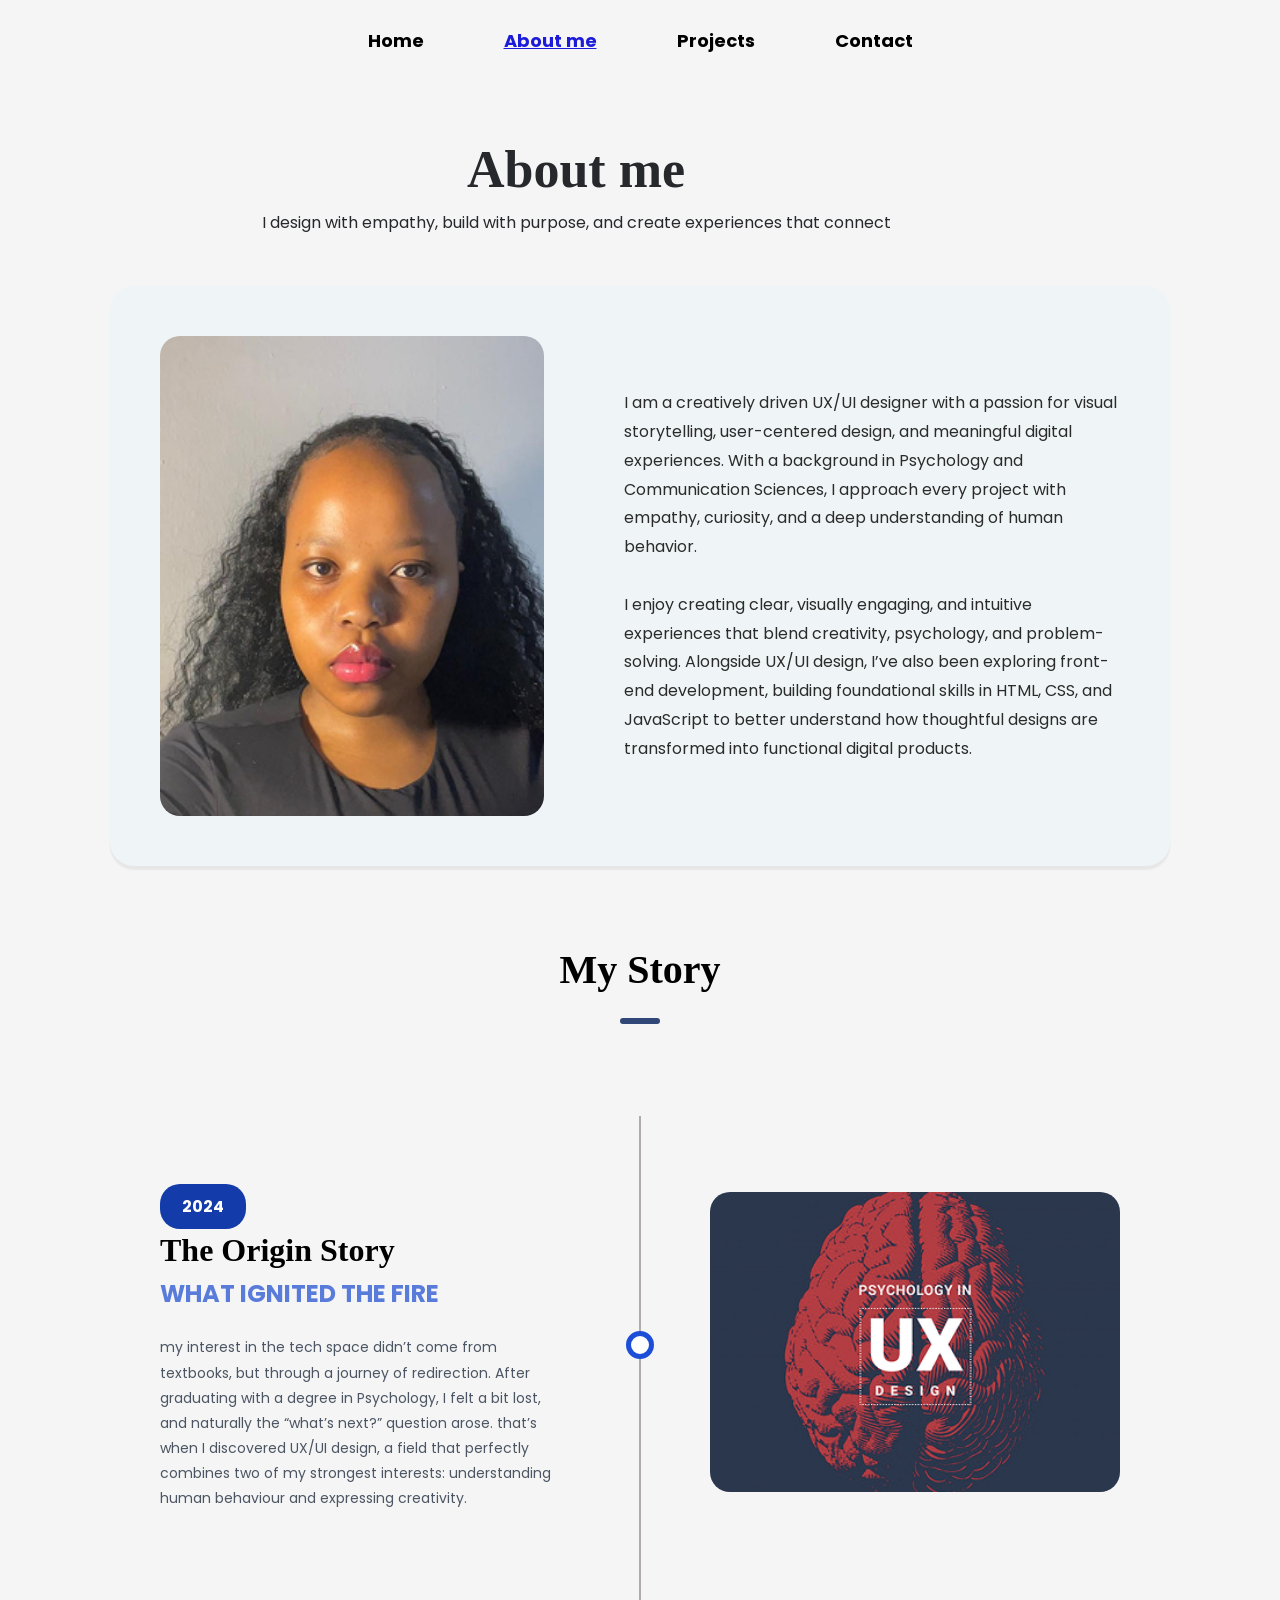
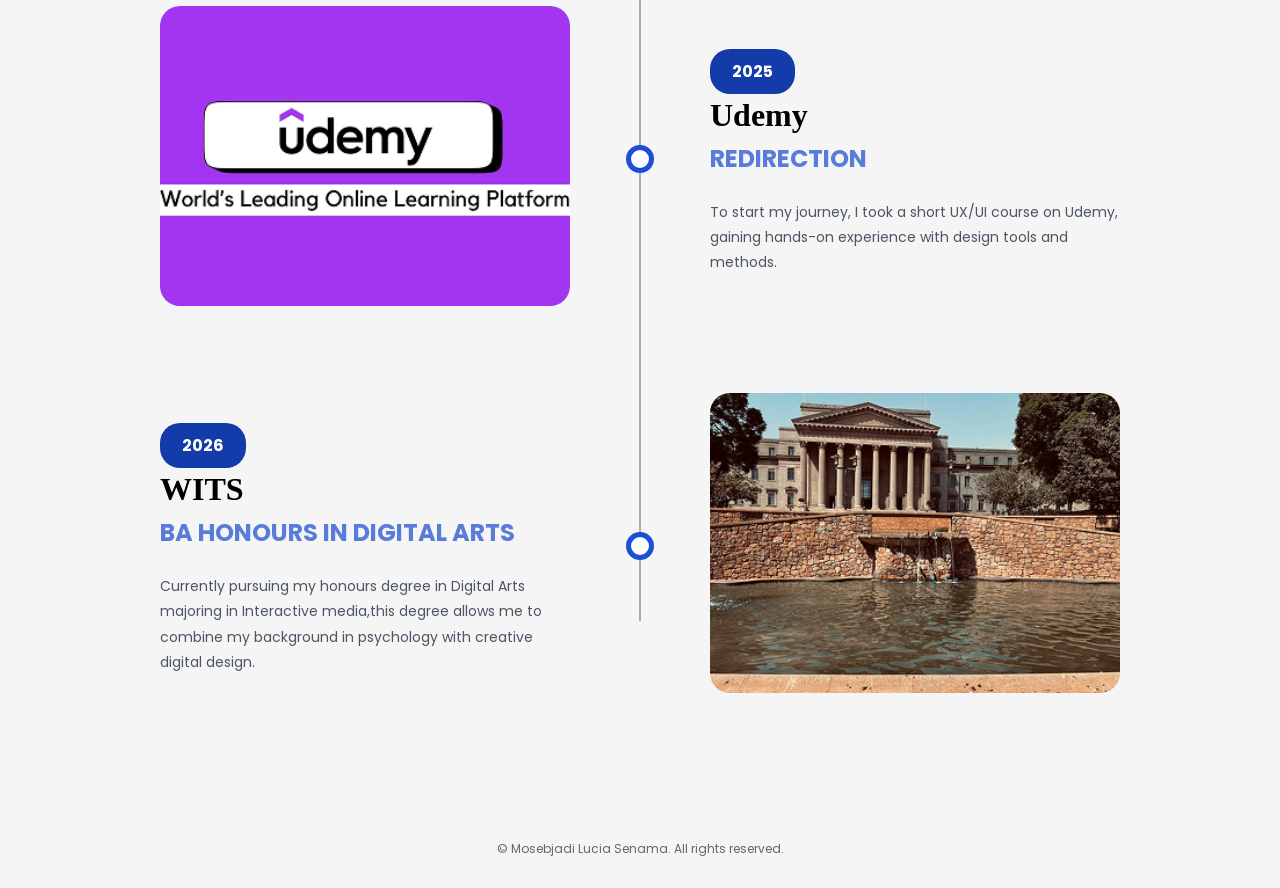
==== commit 679239dd: "Responsive design backup" ====
--- a/about.html
+++ b/about.html
@@ -26,7 +26,7 @@
 
 <section class="about-me-section">
     <div class="about-me-card2" >
-<!--right side-->
+<!--left side-->
   <div class="my-image">
    <img class="my-image2" src="assets/images/profile.png"></div>
 
@@ -52,6 +52,7 @@
     <h2 class="my-story-h2">My Story</h2>
     <div class="mystoryline"></div>
  <!--TIMELINE ITEM 1 -->
+<div class="whole-timeline">
 <div class="timeline-item">
 
 <!--left text-->
@@ -127,7 +128,7 @@
         </h3>
 
         <p class="timeline-description">Currently pursuing my honours degree 
-            in Digital Arts majouring in Interactive media,this degree allows me 
+            in Digital Arts majoring in Interactive media,this degree allows me 
             to combine my background in psychology with creative digital design.</p>
 
     </div>
@@ -143,6 +144,7 @@
     </div>
     </div>
     </div>
+    </div>
 </section>
 
 <!--scroll up button-->
--- a/style.css
+++ b/style.css
@@ -161,6 +161,7 @@
    line-height: 1.7; 
    color: #26282c; 
    margin-bottom: 50px;
+
 }
 .divider{
     background-color: #D1D5DB ;
@@ -267,7 +268,11 @@
     
 }
     
-
+.my-skills,
+.my-tools{
+    font-size: 20px;
+    font-family: Georgia, 'Times New Roman', Times, serif;
+}
 .tool-card2 img{
     width: 18px;
     height: 18px;}
@@ -1154,6 +1159,15 @@
     background-color: #1D4ED8;
     color: white;
     width: 200px;
+    height: 40px;
+    text-decoration: none;
+    border-radius: 10px;
+    font-weight: bold;
+
+    text-align: center;
+    display: flex;
+    justify-content: center;
+    align-items: center;
 }
 
 .view-p:hover{
@@ -1311,7 +1325,7 @@
 }
 
 
-/* SASSA PROJECT PAGE*/ 
+/*================================================================================ SASSA PROJECT PAGE ========================*/
 
 .intro-section{
     max-width: 1400px;
@@ -1349,9 +1363,24 @@
 
 }
 
-
-
-.case-hero{
+.laptop-image{
+    display: block;
+     width: 140%;
+     max-width: none;
+
+     position: relative;
+     z-index: 1;
+
+     margin-left: -100px;
+
+     top: 0;
+     margin-top:100px;
+     margin-bottom: -100px;
+}
+
+.sassa-case-hero,
+.case-hero,
+.e-commerce-case-hero{
 
     display: flex;
     justify-content: space-between;
@@ -1366,24 +1395,7 @@
 }
 
 
-.laptop-image{
-   
-     display: block;
-     width: 140%;
-     max-width: none;
-
-     position: relative;
-     z-index: 1;
-
-     margin-left: -100px;
-
-     top: 0;
-     margin-top:100px;
-     margin-bottom: -100px;
-
-   
-   
-}
+
 
 .case-description{
     text-align: left;
@@ -1405,16 +1417,14 @@
 .hero-right{
     flex: 1.6;
     position: relative;
-    transform: none;
+    z-index: 1;
   
   
 }
 
 .blob{
     position: absolute;
-    top: -30px;
-    right: -40px;
-    z-index:0;
+  
    
    
     
@@ -1424,9 +1434,7 @@
 
 .blob img{
 
-  width: 500px;
-  height: 500px;
-  display: block;
+ 
  
 }
 
@@ -1491,8 +1499,8 @@
 }
 
 .role{
-    display: inline;
-    justify-content: center;
+    display: flex;
+    justify-content:center;
 
 }
 
@@ -1566,16 +1574,6 @@
     border-left: 3px solid rgb(209, 163, 10);
     box-shadow: 0 4px 20px rgba(0, 0, 0, 0.04);
    
-}
-
-.goals-section{
-
-   
-    display: grid;
-    grid-template-columns:  repeat(4, 1fr);
-    gap: 20px;
- 
-  
 }
 
 
@@ -2820,1984 +2818,6 @@
 #scroll-up:hover{
     background-color: #4e7bd6;
 
-}
-
-/*=============================================================================================================================================================================
-                                                                                 RESPONSIVE DESIGN 
-================================================================================================================================================================================*/
-
-/*=========================
-TABLET
-===========================*/
-
-
-/*============================================================================================================================================================================
-                                                                     INDEX.HTML
-==============================================================================================================================================================================*/
-
-
-
-@media screen and ( min-width:769px) and (max-width:1024px){
-
-
-    body{
-        font-size: 14px;
-    }
-
-    
-    .hero-section{
-        width: 90%;
-        padding-top: 120px;
-    }
-
-   
-    .about-content{
-        display: flex;
-        flex-direction: row;
-        align-items: flex-start;
-        gap: 30px;
-    }
-
-    
-    .right-side{
-        display: flex;
-        justify-content: center;
-        align-items: flex-start;
-        flex: 0.8;
-    }
-
-    .left-side{
-        flex: 1.4;
-    }
-
-    .about-me{
-        width: 100%;
-    }
-
-    .divider{
-        width: 80%;
-        margin: 25px auto;
-    }
-
-  
-
-    .tool-container{
-        display: grid;
-        grid-template-columns: repeat(2, 1fr);
-        gap: 12px;
-    }
-
-    .tool-card{
-        width: auto;
-        min-width: 140px;
-       
-    }
-
-    .heading1{
-        font-size: 24px;
-    }
-
-    .about-me{
-        width: 280px;
-    }
-
-    .profile-image{
-        max-width: 100%;
-        width: 260px;
-        height: auto;
-       
-    }
-
-    .skills-item,
-    .numbers{
-        font-size: 12px;
-
-    }
-
-    .skills-section{
-        display: grid;
-        grid-template-columns: repeat(3, 1fr);
-        gap: 15px;
-        width: 100%;
-
-    }
-
-    .skills-item{
-        text-align: center;
-    }
-    .project-top{
-        flex-direction: column;
-        gap: 20px;
-        text-align: center;
-    }
-
-    .projects-description{
-        width: 100%;
-        max-width: 700px;
-        margin: auto;
-    }
-
-    .hero-description{
-        font-size: 14px;
-        margin-top: 10px;
-        display: flex;
-        justify-content: center;
-    }
-
-    .contact-card{
-        flex-direction: column;
-        gap: 40px;
-    }
-
-    .contact-card:before{
-        display: none;
-    }
-
-    .contact-left,
-    .input-field{
-        width: 100%;
-    }
-
-    .profile-image{
-    filter: grayscale(0%);
-  
-}
-
-.projects-section{
-    max-width: 90%;
-    margin: 0 auto;
-}
-
-.project-grid{
-    display: grid;
-    grid-template-columns: repeat(3, 1fr);
-    gap: 20px;
-    align-items: center;
-}
-
-.p-description{
-    font-size: 12px;
-    line-height: 1.4;
-}
-.project-title{
-    font-size: 18px;
-}
-
-.p-type p{
-    font-size: 8px;
-    padding: 4px 8px;
-}
-
-.intro{
-    font-size: 16px;
-    margin-bottom: 20px;
-    line-height: 1.5;
-
-}
-
-.featured-projects{
-    font-size: 32px;
-}
-
-.projects-description{
-    font-size: 14px;
-}
-
-.view-casestudy,
-.View-casestudy2,
-.view-casestudy3{
-    font-size: 14px;
-}
-
-.ux-ui{
-    display: flex;
-    justify-content: center;
-    font-size: 34px;
-    line-height: 1.35;
-    margin-bottom: 10px;
-   
-}
-
-.title{
-    font-size: 34px;
-    display: inline;
-}
-
-.project-container{
-    width: 230px;
-  
-  
-
-}
-
-/*============================================================================================================================================================================
-                                                                     ABOUT ME PAGE  TABLET
-==============================================================================================================================================================================*/
-
-.about-me-h1{
-  font-size: 42px;  
-  text-align: center;
-  width: 100%;
-}
-
-
-.about-me-p{
-    text-align: center;
-    width: 100%;
-    max-width: 600px;
-    margin: 0 auto;
-}
-
-.about-me{
-    width: 100%;
-    display: flex;
-    flex-direction: column;
-    align-items: center;
-}
-
-
-.about-me-card2{
-    display: flex;
-    align-items: center;
-    gap: 40px;
-
-    width: 90%;
-    margin: 0 auto;
-
-}
-
-.my-image{
-    width: 100%;
-    display: flex;
-    justify-content: center;
-    flex: 1;
-
-}
-
-.my-image2{
-    width: 100%;
-    max-width: 350px;
-    height: auto;
-}
-
-.right-side-aboutme{
-    width: 100%;
-    flex: 1;
-}
-
-
-.about-me-description{
-    font-size: 14px;
-    line-height: 1.8;
-    width: 90%;
-
-    margin: 0 auto;
-    text-align: center;
-}
-
-/*My story timeline*/
-
-.timeline-item{
-    width: 90%;
-    gap: 20px;
-    padding: 20px;
-}
-
-.timeline-left, 
-.timeline-right{
-    width: 45%;
-}
-
-.timeline-centre{
-    width: 50px;
-}
-
-.design{
-    height: 220px;
-}
-
-.heading2{
-    font-size: 18px;
-}
-
-.timeline-description{
-    font-size: 13px;
-}
-
-.main-line{
-    height: 78%;
-}
-
-/*============================================================================================================================================================================
-                                                                     TABLET PROJECTS PAGE
-==============================================================================================================================================================================*/
-.heading-projects{
-    width: 90%;
-    margin: 120px auto 60px;
-}
-
-.heading{
-    font-size: 42px;
-}
-
-.design-is-not{
-    width: 100%;
-    text-align: center;
-    font-size: 18px;
-}
-
-.heading-projects p{
-    width: 90%;
-    max-width: 700px;
-    text-align: center;
-}
-
-.project-grid1{
-    width: 95%;
-    max-width: 850px;
-
-    gap: 20px;
-    padding: 20px;
-}
-
-.project-information{
-    width: 50%;
-}
-
-.project-title1{
-    font-size: 20px;
-}
-
-.image-project{
-    width: 45%;
-}
-
-.project-description{
-    font-size: 13px;
-}
-
-.project-buttons{
-    flex-wrap: wrap;
-}
-
-.projects-cta{
-    width: 90%;
-    padding: 25px;
-}
-
-.cta-paragraph{
-    font-size: 14px;
-}
-
-
-/*============================================================================================================================================================================
-                                                                     TABLET SASSA CASESTUDY
-==============================================================================================================================================================================*/
-
-
-.intro-section{
-    width: 95%;
-    max-width: 1100px;
-    margin: 0 auto;
-   
-}
-
-.case-hero{
-    display: flex;
-    flex-direction: row;
-    align-items: center;
-    justify-content: center;
-
-    gap: 30px;
-
-    width: 100%;
-    margin: 0 auto;
-
-    padding: 40px;
-
-    text-align: left;
-}
-
-.hero-left{
-    flex: 1;
-}
-
-.hero-right{
-    flex: 1;
-
-    display: flex;
-    justify-content: center;
-    align-items: center;
-}
-
-.laptop-image{
-    width: 100%;
-    max-width: 450px;
-
-    margin: 0  !important;
-    top: auto;
-}
-
-.view-figma{
-    margin-left: 0 !important;
-}
-
-.project1-infor{
-   
-    max-width: 900px;
-
-    margin: 20px auto;
-
-    display: flex;
-    justify-content: center;
-
-    gap: 60px;
-}
-
-.about-sassa{
-   
-    max-width: 900px;
-
-    margin: 80px auto;
-
-    display: grid;
-    grid-template-columns: repeat(2, 1fr);
-
-    gap: 40px;
-}
-
-
-.goals{
-    
-    max-width: 900px;
-    margin: 0 auto;
-}
-
-
-
-.design-process{
-    
-    max-width: 1100px;
-    margin: 80px auto;
-}
-
-.process-grid{
-    
-    width: 100%;
-
-    margin: 0 auto;
-
-    display: grid;
-    grid-template-columns: repeat(3, 1fr);
-
-    gap: 20px;
-}
-
-.process-card{
-    min-height: auto;
-}
-
-.Research-information-section{
-    width: 100%;
-    display: grid;
-    grid-template-columns: repeat(3, 1fr);
-    gap: 15px;
-
-}
-
-.research-cards{
-    width: 100%;
-    max-width: none;
-    box-sizing: border-box;
-}
-
-.all-cards{
-    width: 100%;
-    display: grid;
-    grid-template-columns: repeat(3, 1fr);
-    gap: 15px;
-
-}
-
-
-
-.Persona-cards{
-    width: 100%;
-    max-width: none;
-    box-sizing: border-box;
-   
-}
-
-.persona-info{
-    width: 100%;
-}
-
-.reviews-container{
-   
-    width: 100%;
-    max-width: 900px;
-    margin: 0 auto;
-
-    display: grid;
-    grid-template-columns: repeat(2, 1fr);
-    gap: 20px;
-    height: auto;
-}
-
-.wireframes{
-    display: grid;
-    grid-template-columns: repeat(4, 1fr);
-    gap: 15px;
-}
-
-.wireframes-img{
-    width: 100%;
-}
-
-.screens-card{
-    display: grid;
-    grid-template-columns: repeat(2, 1fr);
-    gap: 20px;
-}
-
-.screens-card img{
-    width: 100%;
-    height: auto;
-}
-
-.phone-review, 
-.circle-1, 
-.circle-2,
-.circle-3{
-    display: none;
-}
-
-.review-1, 
-.review-2, 
-.review-3, 
-.review-4{
-
-   position: static;
-   width:100%;
-   max-width: none;
-   min-height: 180px;
-
-   padding: 20px;
-   box-sizing: border-box;
-   
-}
-
-.phone-avatar{
-    width: 50px;
-    height: 50px;
-}
-
-.project1-infor{
-    display: flex;
-    justify-content: center;
-    align-items: center;
-    margin: 0 auto;
-}
-.user-persona1{
-    width: 40%;
-}
-
-.Persona-cards{
- width: 100%;
- max-width: 250px;
-
-}
-
-
-
-
-.sassa-page{
-    width: 100%;
-    max-width: 1000px;
-
-    margin-left: auto;
-    margin-right: auto;
-    box-sizing: border-box;
-    border: 2px solid red;
-}
-
-
-.review-1,
-.review-2,
-.review-3,
-.review-4{
-    position: static;
-}
-
-.review-1 img,
-.review-2 img,
-.review-3 img, 
-.review-4 img{
-
-    position: static;
-    width: 60px;
-    height: 60px;
-
-    margin-bottom: 10px;
-
-}*/
-
-/*============================================================================================================================================================================
-                                                                   PRODEMIC TABLET
-==============================================================================================================================================================================*/
-.intro-section{
-    width: 95%;
-    margin: 0 auto;
-}
-
-.case-hero{
-    display: flex;
-    flex-direction: row;
-    align-items: center;
-    justify-content: space-between;
-
-    gap: 30px;
-    padding: 40px;
-}
-
-.hero-left,
-.hero-right3{
-    flex: 1;
-    min-width: 0;
-}
-
-.prodemic-website2,
-.sassa-w2{
-    font-size: 70px;
-    line-height: 0.95;
-    margin: 0;
-}
-
-.hero-right3{
-
-    min-width: 0;
-    width: 100%;
-}
-
-.case-description{
-    font-size: 15px;
-    max-width: 300px;
-}
-
-.view-figma2{
-    margin: 25px 0 0 0;
-}
-
-.prodemic-image{
-    width: 100%;
-    max-width: 400px;
-    height: auto;
-    
-}
-
-.circle{
-    width: 350px;
-    height: 350px;
-
-    top: 65%;
-}
-
-.design-line{
-    display: none;
-}
-
-.project3-infor{
-    width: 95%;
-    margin: 30px auto;
-
-    display: flex;
-    justify-content: center;
-    gap: 30px;
-}
-
-.about-sassa{
-    width: 95%;
-    margin: 80px auto;
-
-    display: grid;
-    grid-template-columns: repeat(2, 1fr);
-    gap: 30px;
-}
-
-
-.analysis-section{
-    width: 95%;
-    margin: 0 auto;
-    
-    
-}
-
-
-.image-card{
-    margin: auto;
-}
-
-.whole-infor-card{
-    width: 100%;
-}
-
-.user-persona-prodemic{
-    width: 95%;
-    margin: 0 auto;
-
-    display: flex;
-    flex-direction: column;
-    height: auto;
-}
-
-.user-persona-card{
-    width: 100%;
-    height: auto;
-}
-
-.persona-content{
-    display: grid;
-    grid-template-columns: repeat(2, 1fr);
-    gap: 15px;
-}
-
-.section-screens{
-    width: 95%;
-    margin: 0 auto;
-
-    display: grid;
-    grid-template-columns: repeat(4, 1fr);
-    gap: 15px;
-}
-
-.ui-screens{
-    width: 100%;
-    height: auto;
-}
-
-.screen-description{
-    width: 95%;
-    margin: 20px auto;
-    text-align: center;
-}
-
-
-.info-item-3{
-    width: auto;
-    min-height: 120px;
-    padding: 20px;
-}
-
-.analysis-image{
-    width: 85%;
-    display: block;
-    margin: 0 auto;
-}
-
-.app-infor{
-    display: grid;
-    grid-template-columns:100px 180px 180px;
-    gap: 40px;
-    align-items: center;
-}
-
-.app-logo-div{
-    text-align: center;
-    
-}
-
-.list-name{
-    min-height: 90px;
-   
-}
-.prodemic-page{
-    width: 95%;
-    max-width: 1200px;
-    margin: 0 auto;
-}
-
-/*============================================================================================================================================================================
-                                                                    E-COMMERCE TABLET
-==============================================================================================================================================================================*/
-.case-hero{
-    flex-direction: column;
-    text-align: center;
-    padding: 40px;
-}
-
-.hero-left{
-    width: 100%;
-}
-
-.hero-right2{
-    min-width: auto;
-    width: 100%;
-}
-.prodemic-website3,
-.sassa-w3{
-    width: 100%;
-    font-size: 60px;
-    text-align: center;
-}
-
-.case-description{
-    margin: 0 auto;
-    text-align: center;
-}
-
-.view-figma3{
-    margin: 30px auto;
-    display: block;
-}
-
-.ubuntu-image3{
-    width: 100%;
-    max-width: 700px;
-    margin: 0;
-}
-
-.mock-img2{
-    margin: 0;
-}
-
-.project1-infor{
-    gap: 60px;
-    height: auto;
-    padding: 20px;
-}
-
-.about-sassa{
-    width: 90%;
-    gap: 40px;
-}
-
-
-.goal-card4{
-   width: auto;
-}
-
-.design-process-section{
-    display: grid;
-    grid-template-columns: repeat(2, 1fr);
-    gap: 20px;
-    height: auto;
-}
-
-.design-line-4{
-    display: none;
-}
-
-.info-item-4{
-    width: auto;
-}
-
-.user-persona-prodemic{
-    flex-direction: column;
-    align-items: center;
-}
-
-.user-persona-card{
-    width: 90%;
-}
-
-.persona-content{
-    grid-template-columns: repeat(2, 1fr);
-}
-
-.screens-card{
-    display: grid;
-    grid-template-columns: repeat(2, 1fr);
-    gap: 30px;
-}
-
-.screens-card img{
-    width: 100%;
-    max-width: 350px;
-    margin: 0 auto;
-    display: block;
-}
-
-.about-e-commerce-p,
-.about-project-container3{
-    margin-left: 0;
-    width: 90%;
-    margin-right: auto;
-    margin-left: auto;
-}
-}
-
-
-/*=========================
-MOBILE
-===========================*/
-
-/*============================================================================================================================================================================
-                                                                     MOBILE INDEX.HTML
-==============================================================================================================================================================================*/
-
-
-
-@media screen  and (max-width:768px){
-
-
-
-.hero-section{
-  width: 95%;
-  max-width: 500px;
-  margin: 0 auto 50px;
-  padding: 80px 20px 0;
-  text-align: center;
-}
-
-.navbar a{
-    font-size: 14px;
-    color: white;
-
-}
-
-.navbar a.active{
-    background: white;
-    color: #0f4fa8;
-    padding: 12px 16px;
-    border-radius: 10px;
-
-    display: block;
-    width: 200px;
-    text-decoration: none;
-
-}
-
-
-.intro{
-    font-size: 14px !important;
-    margin-bottom: 20px;
-    line-height: 1.5;
-
-}
-
-.ux-ui{
-    font-size: 22px !important;
-    line-height: 1.3;
-    margin-top: 40px;
-   
-}
-
-.title{
-    font-size: 22px !important;
-}
-
-
-.hero-description{
-    font-size: 12px;
-    line-height: 1.6;
-    width: 95%;
-    margin: auto;
-}
-
-
-.buttons{
-    flex-direction: column;
-    align-items: center;
-    gap: 12px;
-}
-
-.hireme,
-.discover{
-    width: 100%;
-    max-width: 280px;
-}
-
-.about-card{
-    width: 90%;
-    max-width: 360px;
-    padding: 20px;
-    margin:0 auto;
-}
-
-.about-content{
-    display: flex;
-    flex-direction: column;
-    align-items: center;
-    text-align: center;
-}
-
-.heading1{
-    font-size: 16px !important;
-    text-align: center;
-}
-
-.about-me{
-   font-size: 12px;
-   margin: auto;
-   max-width: 280px;
-   margin: 0 auto 20px;
-   text-align: center;
-   line-height: 1.6;
-
-}
-
-.divider{
-    width: 100%;
-}
-
-.skills-section{
-   display: grid;
-   grid-template-columns: repeat(2, 1fr);
-   gap: 10px;
-   width: 100%;
-   text-align: center;
-}
-
-.skills-item{
-    font-size: 10px !important;
-    text-align: left;
-}
-
-.tool-container{
-    display: grid !important;
-    grid-template-columns: repeat(2, 1fr);
-    gap: 8px;
-   
-}
-
-.tool-card{
-   padding: 6px;
-   
-   
-}
-
-.tool-card img{
-    width: 20px;
-    height: 20px;
-}
-
-.tool-info{
-    text-align: center;
-}
-
-.tool-info h4{
-    font-size: 10px;
-}
-
-.tool-info p {
-    font-size: 9px;
-}
-.right-side{
-    width: 100%;
-}
-
-.profile-image{
-    width: 140px;
-    height: auto;
-    margin: 20px auto 0;
-    display: block;
-}
-
-.projects-section{
-    width: 95%;
-}
-
-.featured-projects{
-    font-size: 30px;
-}
-
-.project-description{
-    width: 100%;
-}
-
-.project-grid{
-    flex-direction: column;
-    align-items: center;
-    gap: 50px;
-    margin-top: 80px;
-
-}
-
-.project-container{
-    width: 100%;
-    max-width: 360px;
-}
-
-.image-p{
-    height: auto;
-}
-
-.view-all-p{
-    width: 100%;
-    max-width: 260px;
-}
-
-.contact-card{
-    width: 95%;
-    padding: 20px;
-    flex-direction: column;
-    gap: 15px;
-    margin: 20px auto;
-}
-
-
-.contact-card:before{
-    display: none;
-
-}
-.project-top{
-    display: flex;
-    flex-direction: column;
-    align-items: center;
-    text-align: center;
-    gap: 15px;
-}
-.contact-left,
-.input-field{
-    width: 100%;
-}
-
-.get-in-touch{
-    font-size: 30px;
-}
-
-.contact-description{
-    width: 100%;
-    margin-bottom: 15px;
-}
-
-.dc{
-    margin-bottom: 10px;
-    margin-top: 20px;
-}
-
-.icons{
-    justify-content: center;
-    gap: 20px;
-    flex-wrap: wrap;
-  
-}
-
-.contact-left{
-    margin-bottom: 0 !important;
-  
-}
-
-.input-field{
-    margin-top: 0 !important;
-   
-}
-.top-inputs{
-    flex-direction: column;
-    gap: 15px;
-}
-
-.send-message{
-    width: 100%;
-    align-self: center;
-    margin-top: 10px;
-}
-
-.footer-1{
-    text-align: center;
-    padding: 20px;
-}
-.project-info{
-    text-align: center;
-}
-
-.p-type{
-    justify-content: center;
-}
-.input-field input::placeholder,
-.message::placeholder{
-    font-size: 12px;
-
-}
-
-
-
-.menu-toggle{
-    display: block;
-    position: fixed;
-    top: 20px;
-    right: 20px;
-    z-index: 9999;
-
-    background: #F5F5F5;
-    width: 50px;
-    height: 50px;
-    color: black;
-
-    border: 2px;
-    border-radius: 10px;
-    font-size: 30px;
-    cursor: pointer;
-
-}
-
-.navbar{
-    position: fixed;
-    top: 0;
-    left: -300px;  /*hiddden off screen*/
-
-    width: 220px;
-    height: 100vh;
-
-    background: #054672;
-
-    display: flex;
-    flex-direction: column;
-
-    justify-content: flex-start;
-    align-items: flex-start;
-
-    padding-top: 100px;
-    padding-left: 30px;
-    gap: 30px;
-
-    transition: 0.3s ease;
-
-    z-index: 1001;   
-}
-
-.navbar.show{
-    left: 0;
-}
-
-.divider{
-    display: none;
-}
-
-.heading1{
-    font-size: 16px !important;
-}
-
-.contact-left{
-    text-align: center;
-}
-
-.p-description{
-    font-size: 12px;
-}
-
-.View-casestudy2{
-    font-size: 9px;
-}
-.icons{
-    display: flex;
-    justify-content: center;
-    align-items: center;
-    margin: 0 auto;
-    gap: 10px;
-    flex-wrap: nowrap;
-    margin-top: 0 !important;
-}
-
-.icon{
-    width: 24px;
-    height: 24px;
-
-}
-
-.contact-item{
-    width: 50px;
-    text-align: center;
-}
-
-.icon-name{
-    font-size: 12px;
-}
-
-.input{
-    height: 45px;
-} 
-.profile-image{
-    filter: grayscale(0%);
-}
-
-.footer-1{
-    margin-top: 10px;
-}
-
-/*============================================================================================================================================================================
-                                                                     ABOUT ME PAGE
-==============================================================================================================================================================================*/
-
-.about-me-h1{
- font-size: 32px;  
- text-align: center; 
-}
-
-.about-me-p{
-    text-align: center;
-    font-size: 14px;
-    padding: 0 20px;
-    margin-top: -20px;
-}
-
-.about-me-card2{
-    width: 90%;
-    padding: 20px;
-    flex-direction: column;
-    gap: 20px;
-}
-
-
-.my-image{
-    width: 100%;
-    display: flex;
-    justify-content: center;
-
-}
-
-.my-image2{
-    width: 100%;
-    max-width: 500px;
-    height: auto;
-}
-
-.right-side-aboutme{
-    width: 100%;
-}
-
-.about-me-description{
-    font-size: 14px;
-    text-align: center;
-    line-height: 1.8;
-
-    width: 90%;
-    margin: 0 auto;
-    line-height: 1.8;
-}
-
-
-/*My story timeline*/
-
-.my-story-h2{
-    font-size: 40px;
-}
-
-.main-line{
-    display: none;
-}
-
-
-.timeline-item{
-    flex-direction: column;
-    width: 95%;
-    padding: 20px;
-    gap: 20px;
-    text-align: center;
-
-    order: 1;
-    width: 100%;
-    margin-bottom: 60px;
-
-}
-
-.timeline-right{
-    order: 2;
-    width: 100%;
-}
-
-
-.timeline-right,
-.timeline-left{
-    width: 100%;
-}
-
-.timeline-centre{
-    display: none;
-}
-
-.design{
-    width: 90%;
-    height: auto;
-    margin: 0 auto;
-    display: block;
-}
-
-.heading1{
-    font-size: 24px;
-}
-
-.heading2{
-    font-size: 18px;
-}
-
-.timeline-description{
-    font-size: 14px;
-}
-
-.year{
-    margin: 0 auto;
-    padding: 8px 16px;
-    font-size: 14px;
-}
-
-
-
-/*============================================================================================================================================================================
-                                                                     MOBILE PROJECTS PAGE
-==============================================================================================================================================================================*/
-
-.heading-projects{
-    margin-top: 120px;
-    width: 95%;
-
-    margin-left: auto;
-    margin-right: auto;
-    text-align: center;
-}
-
-.heading{
-    font-size: 38px;
-}
-
-.design-is-not{
-    display: block;
-    width: 100%;
-    text-align: center;
-    font-size: 16px;
-    line-height: 1.5;
-}
-
-.heading-projects p{
-    width: 100%;
-    font-size: 14px;
-    line-height: 1.7;
-    text-align: center;
-}
-
-/*PROJECT CARDS*/
-.project-grid1{
-    width: 100%;
-    padding: 0 15px;
-    box-sizing: border-box;
-
-    display: flex;
-    flex-direction: column;
-    align-items: center;
-    gap: 30px;
-}
-
-.project-container1{
-    flex-direction: column;
-    width: 95%;
-    max-width: 500px;
-    padding: 20px;
-    gap: 20px;
-    margin: 0 auto;
-    justify-content: center;
-    align-items: center;
-}
-
-.project-information{
-    width: 100%;
-    text-align: center;
-}
-
-.image-project{
-    width: 100%;
-    max-width: 300px;
-    height: auto;
-    margin: 0 auto;
-    display: block;
-    
-}
-
-.title-row{
-    justify-content: center;
-    flex-wrap: wrap;
-    gap: 10px;
-}
-
-.project-title1{
-    font-size: 22px;
-}
-
-.project-description{
-    max-width: 100%;
-    font-size: 15px;
-}
-
-.p-type{
-    justify-content: center;
-}
-
-
-.project-buttons{
-    flex-direction: column;
-    align-items: center;
-    gap: 15px;
-}
-
-.view-p{
-    width: 100%;
-    max-width: 280px;
-}
-
-
-/*BOTTOM CTA*/
-
-.projects-cta{
-    width: 95%;
-    max-width: 500px;
-    flex-direction: column;
-    text-align: center;
-    gap: 20px;
-}
-
-.left-cta{
-    flex-direction: column;
-}
-
-.cta-paragraph{
-    margin-top: 10px;
-}
-
-.lets-work{
-    display: inline;
-}
-
-
-
-/*============================================================================================================================================================================
-                                                                     MOBILE SASSA CASESTUDY
-==============================================================================================================================================================================*/
-
-.case-hero{
-   width: 92%;
-   margin: 0 auto;
-
-   display: flex;
-   flex-direction: column;
-
-   align-items: center;
-   justify-content: center;
-
-   text-align: center;
-
-   padding: 20px;
-   box-sizing: border-box;
-}
-
-.hero-left,
-.hero-right, 
-.hero-right2,
-.hero-right3{
-    width: 100%;
-    max-width: 0;
-}
-
-.sassa-website,
-.sassa-w{
-    font-size: 42px;
-    line-height: 1.1;
-}
-
-.laptop-image{
-    width: 100%;
-    max-width: 300px;
-
-    margin: 20px auto 0 auto !important;
-    display: block;
-
-    margin-left: 0 !important;
-    margin-right: 0 !important;
-
-}
-
-.view-figma,
-.view-figma2,
-.view-figma3{
-    margin: 20px auto;
-    display: block;
-    margin-left: 0 !important;
-    margin-right: 0 !important;
-}
-
-.project1-infor{
-    width: 95%;
-    display: flex;
-    flex-wrap: wrap;
-
-    justify-content: center;
-    align-items: center;
-
-    gap: 20px;
-
-    margin: 20px auto;
-}
-
-.project1-infor,
-.project3-infor{
-    flex-direction: column;
-    gap: 20px;
-    min-height: auto;
-    padding: 20px;
-}
-
-.about-sassa{
-    width: 95%;
-    margin: 60px auto;
-
-    display: flex;
-    flex-direction: column;
-
-    align-items: center;
-    justify-content: center;
-
-    text-align: center;
-}
-
-
-
-.goal-card,
-.goal-card-2,
-.goal-card4{
-    width: 100%;
-}
-
-.process-grid{
-    grid-template-columns: 1fr;
-}
-
-.Research-information-section{
-    flex-direction: column;
-    align-items: center;
-}
-
-.research-cards{
-    width: 90%;
-}
-
-.all-cards{
-    flex-direction: column;
-    align-items: center;
-}
-
-.Persona-cards{
-    margin:0 auto;
-    text-align: left;
-}
-
-
-.reviews-container{
-    display: flex;
-    flex-direction: column;
-    gap: 20px;
-    height: auto;
-}
-.circle,
-.circle4, 
-.blob{
-    display: none;
-}
-
-.about-project-container3,
-.app-infor, 
-.h2-screens,
-.screen-description{
-    margin-left: 0;
-}
-
-.circle-1,
-.circle-2,
-.circle-3,
-.phone-review{
-    display: none;
-}
-
-.review-1,
-.review-2,
-.review-3,
-.review-4{
-    position: static;
-    width: 90%;
-    height: auto;
-    margin: 0 auto;
-}
-
-.wireframes{
-    flex-direction: column;
-    align-items: center;
-}
-
-.wireframes-img{
-    width: 90%;
-}
-
-.user-reviews-section{
-    display: flex;
-    flex-direction: column;
-    align-items: center;
-}
-
-.screens-card{
-    flex-direction: column;
-    align-items: center;
-}
-
-.screens-card img{
-    width: 100%;
-    max-width: 350px;
-}
-
-.reflection-section{
-    width: 95%;
-}
-
-.h2-about{
-    font-size: 26px;
-}
-
-.goals,
-.about-sassa,
-.design-process,
-.user-research,
-.user-Personas-section,
-.user-reviews-section,
-.wireframes,
-.final-ui-section,
-.reflection-section{
-    width: 95% !important;
-    max-width: 600px !important;
-    margin: 0 auto !important;
-    text-align: center !important;
-    margin-left: auto !important;
-    margin-right: auto !important;
-}
-
-.process-grid,
-.Research-information-section,
-.all-cards,
-.wireframes,
-.screens-card{
-    display: flex;
-    justify-content: center;
-    align-items: center;
-    flex-wrap: wrap;
-    margin: 0 auto;
-}
-
-
-.h2-about,
-.h2-about3,
-.design-process h2,
-.user-Personas-section h2,
-.user-reviews-section h2,
-.final-ui-section h2,
-.reflection-section h2{
-    text-align: center;
-
-}
-
-.about-project-container,
-.about-project-container2{
-    width: 100% !important;
-    max-width: 100% !important;
-}
-    
-/*============================================================================================================================================================================
-                                                                     PRODEMIC
-==============================================================================================================================================================================*/
-.case-hero{
-    flex-direction: column;
-    text-align: center;
-    padding: 20px;
-}
-
-.hero-right{
-    margin-top: 20px;
-}
-
-.prodemic-image{
-    width: 100%;
-    max-width: 280px;
-    height: auto;
-}
-
-.about-sassa-g{
-     display: flex;
-    flex-direction: column;
-     gap: 15px;
-
-    width: 100%;
-}
-
-
-.design-process-section{
-    grid-template-columns: 1fr;
-    gap: 15px;
-}
-
-.analysis-section{
-    flex-direction: column;
-    align-items: center;
-}
-
-.whole-infor-card{
-    width: 100%;
-}
-
-.app-infor{
-    grid-template-columns: 1fr;
-}
-
-
-.user-persona-prodemic{
-    flex-direction: column;
-}
-
-.user-persona-card{
-    width: 100%;
-}
-
-.whole-section-cards{
-    grid-template-columns: 1fr;
-}
-
-.section-screens{
-    display: grid;
-    grid-template-columns: repeat(2, 1fr);
-    gap: 10px;
-}
-
-.ui-screens{
-    
-    width: 100%;
-    max-width: 140px;
-    margin: 0 auto;}
-
-
-
-.image-card,
-.whole-infor-card{
-    width: 100%;
-}
-
-.about-project-container3,
-.about-sassa-g,
-.design-process-section,
-.competitor-analysis-whole-section,
-.user-persona-prodemic{
-    width: 95%;
-    margin: 0 auto;
-}
-
-.about-sassa{
-    display: flex;
-    flex-direction: column;
-    gap: 20px;
-}
-
-.design-process-section{
-    display: grid;
-    grid-template-columns: repeat(2, 1fr);
-    gap: 10px;
-    width: 95%;
-    margin: 0 auto;
-}
-
-.section-screens{
-    display: grid;
-    grid-template-columns: repeat(2,1fr);
-    gap: 15px;
-}
-
-.goals-card-2,
-.info-item-3{
-    width: auto;
-    min-height: 120px;
-}
-
-}
-/*============================================================================================================================================================================
-                                                                    E-COMMERCE MOBILE
-==============================================================================================================================================================================*/
-.case-hero{
-    flex-direction: column;
-    padding: 30px 20px;
-    text-align: center;
-}
-
-.hero-left{
-    width: 100%;
-}
-
-.prodemic-website3,
-.sassa-w3{
-    font-size: 42px;
-    width: 100%;
-    text-align: center;
-}
-
-.case-description{
-    max-width: 100%;
-    text-align: center;
-    font-size: 16px;
-}
-
-.view-figma3{
-    margin: 20px auto;
-    display: block;
-}
-
-.hero-right2{
-   min-width: unset;
-   width: 100%;
-}
-
-.ubuntu-image3{
-    width: 100%;
-    margin: 0;
-}
-
-.mock-img2{
-    margin: 0;
-}
-
-.blob{
-    overflow: hidden;
-}
-
-.project-infor{
-    flex-wrap: wrap;
-    gap: 20px;
-    height: auto;
-    padding: 20px;
-}
-
-.about-sassa{
-    flex-direction: column;
-    gap: 20px;
-    width: 90%;
-}
-
-.about-project-container,
-.about-project-container2{
-    width: 100%;
-}
-
-
-
-.goal-card4{
-    width: auto;
-}
-
-.design-process-section{
-    display: grid;
-    grid-template-columns: repeat(2, 1fr);
-    gap: 15px;
-   
-}
-
-.design-line-4{
-    display: none;
-}
-
-.info-item-4{
-    width: auto;
-}
-* {
-    font-family:poppins;
 }
 
 body{
@@ -6082,25 +4102,8 @@
     padding: 60px 60px 20px 60px;
 }
 
-
-.laptop-image{
-   
-     display: block;
-     width: 140%;
-     max-width: none;
-
-     position: relative;
-     z-index: 1;
-
-     margin-left: -100px;
-
-     top: 0;
-     margin-top:100px;
-     margin-bottom: -100px;
-
-   
-   
-}
+   
+     
 
 .case-description{
     text-align: left;
@@ -6132,9 +4135,7 @@
     top: -30px;
     right: -40px;
     z-index:0;
-   
-   
-    
+
     transform: rotate(-50deg);
  
 }
@@ -6225,7 +4226,7 @@
     border-bottom: 1px solid rgb(194, 194, 194);
     width: fit-content;
     height: 80px;
-    align-items: center;
+    align-items: center;}
    
 
 /*ABOUT SASSA PROJECT*/
@@ -7223,13 +5224,6 @@
 }
 
 
-
-
-
-
-
-
-
 /*UBUNTU LIVING CASE STUDY*/
 
 .ui-case-study3{
@@ -7497,6 +5491,12 @@
     margin-top: 100px;
 }
 
+.view-casestudy2,
+.view-casestudy,
+.view-casestudy3{
+    text-decoration: none;
+}
+
 
 
 /*=============================================================================================================================================================================
@@ -7524,7 +5524,10 @@
     
     .hero-section{
         width: 90%;
-        padding-top: 120px;
+        max-width: 900px;
+        margin: 40px auto 80px;
+        padding-top: 40px;
+        text-align: center;
     }
 
    
@@ -7575,7 +5578,8 @@
     }
 
     .about-me{
-        width: 280px;
+        width: 100%;
+        max-width: none;
     }
 
     .profile-image{
@@ -7615,10 +5619,11 @@
     }
 
     .hero-description{
-        font-size: 14px;
-        margin-top: 10px;
-        display: flex;
-        justify-content: center;
+        font-size: 15px;
+        max-width: 550px;
+        margin: 15px auto;
+        line-height: 1.7;
+        text-align: center;
     }
 
     .contact-card{
@@ -7643,12 +5648,13 @@
 .projects-section{
     max-width: 90%;
     margin: 0 auto;
+    margin-top: 80px;
 }
 
 .project-grid{
     display: grid;
     grid-template-columns: repeat(3, 1fr);
-    gap: 20px;
+    gap: 30px;
     align-items: center;
 }
 
@@ -7666,18 +5672,18 @@
 }
 
 .intro{
-    font-size: 16px;
+    font-size: 18px;
     margin-bottom: 20px;
     line-height: 1.5;
 
 }
 
 .featured-projects{
-    font-size: 32px;
+    font-size: 42px;
 }
 
 .projects-description{
-    font-size: 14px;
+    font-size: 18px;
 }
 
 .view-casestudy,
@@ -7686,17 +5692,21 @@
     font-size: 14px;
 }
 
+.image-p{
+    height: 180px;
+    object-fit: cover;
+}
 .ux-ui{
-    display: flex;
-    justify-content: center;
-    font-size: 34px;
-    line-height: 1.35;
+    display: block;
+    font-size: 42px;
+    line-height: 1.2;
     margin-bottom: 10px;
+    text-align: center;
    
 }
 
 .title{
-    font-size: 34px;
+    font-size: 42px;
     display: inline;
 }
 
@@ -7872,27 +5882,13 @@
 ==============================================================================================================================================================================*/
 
 
-.intro-section{
-    width: 95%;
-    max-width: 1100px;
-    margin: 0 auto;
-   
-}
-
-.case-hero{
-    display: flex;
-    flex-direction: row;
-    align-items: center;
-    justify-content: center;
-
+.sassa-case-hero{
+    display: flex;
+    align-items: center;
+    justify-content: space-between;
     gap: 30px;
 
-    width: 100%;
-    margin: 0 auto;
-
     padding: 40px;
-
-    text-align: left;
 }
 
 .hero-left{
@@ -7901,134 +5897,194 @@
 
 .hero-right{
     flex: 1;
-
-    display: flex;
-    justify-content: center;
-    align-items: center;
+    display: flex;
+    justify-content: center;
+    align-items: center;
+}
+
+.sassa-website,
+.sassa-w{
+    font-size: 70px;
+    line-height: 1;
+}
+
+.case-description{
+    font-size: 16px;
+   max-width: 350px;
 }
 
 .laptop-image{
     width: 100%;
-    max-width: 450px;
-
-    margin: 0  !important;
-    top: auto;
+    max-width: 420px;
+
+    margin: 0;
+}
+
+.blob img{
+    width: 350px;
+    height: 350px;
 }
 
 .view-figma{
-    margin-left: 0 !important;
+    margin-left: 0;
 }
 
 .project1-infor{
-   
-    max-width: 900px;
-
-    margin: 20px auto;
-
-    display: flex;
-    justify-content: center;
-
-    gap: 60px;
-}
-
+    width: 95%;
+    margin: 40px auto;
+
+    display: grid;
+    grid-template-columns: repeat(4, 1fr);
+    gap: 20px;
+
+    text-align: center;
+}
+
+.info-item-3,
+.info-item1{
+    width: 100%;
+
+}
+
+.project1-info{
+text-align: center;
+    display: flex;
+    justify-content: center;
+    align-items: center;}
+}
 .about-sassa{
-   
-    max-width: 900px;
-
+    width: 95%;
     margin: 80px auto;
 
     display: grid;
+    grid-template-columns: 1fr 1fr;
+    gap: 30px;
+}
+
+.about-project-container,
+.about-project-container2{
+    width: 100%;
+}
+
+.goals{
+    width: 95%;
+    margin: 80px auto;
+
+}
+
+.goals-section{
+    display:grid;
     grid-template-columns: repeat(2, 1fr);
-
-    gap: 40px;
-}
-
-
-.goals{
-    
-    max-width: 900px;
+    gap: 15px;
+
+    width: 95%;
     margin: 0 auto;
 }
 
-
+.goal-card{
+    width: 100%;
+    box-sizing: border-box;
+}
 
 .design-process{
-    
-    max-width: 1100px;
+    width: 95%;
     margin: 80px auto;
 }
 
 .process-grid{
-    
-    width: 100%;
-
-    margin: 0 auto;
-
     display: grid;
     grid-template-columns: repeat(3, 1fr);
-
     gap: 20px;
+    width: 100%;
+    
 }
 
 .process-card{
-    min-height: auto;
+    width: 100%;
+}
+
+.research-section{
+    width: 95%;
+    margin: 80px auto;
 }
 
 .Research-information-section{
-    width: 100%;
     display: grid;
     grid-template-columns: repeat(3, 1fr);
-    gap: 15px;
+    gap: 60px;
 
 }
 
 .research-cards{
     width: 100%;
-    max-width: none;
-    box-sizing: border-box;
+    
+}
+
+.user-Personas-section{
+    width: 95%;
+    margin:80px auto;
 }
 
 .all-cards{
-    width: 100%;
     display: grid;
     grid-template-columns: repeat(3, 1fr);
-    gap: 15px;
-
-}
-
-
+    gap: 20px;
+}
 
 .Persona-cards{
     width: 100%;
-    max-width: none;
-    box-sizing: border-box;
-   
-}
-
-.persona-info{
-    width: 100%;
-}
+}
+
+.user-reviews-section{
+    width: 95%;
+    margin: 80px auto;
+}
+
+
 
 .reviews-container{
-   
-    width: 100%;
-    max-width: 900px;
-    margin: 0 auto;
-
     display: grid;
     grid-template-columns: repeat(2, 1fr);
     gap: 20px;
+
     height: auto;
-}
-
-.wireframes{
-    display: grid;
-    grid-template-columns: repeat(4, 1fr);
-    gap: 15px;
+    transform: none;}
+
+
+.circle-1, 
+.circle-2,
+.circle-3{
+    display: none;
+}
+
+
+.phone-review{
+    display: none;
+}
+
+.review-1,
+.review-2, 
+.review-3,
+.review-4{
+    position: static;
+    width: 100%;
+    height: auto;
+    margin: 0;
+}
+
+
+.wireframes-section{
+    width: 95%;
+    margin: 80px auto;
 }
 
 .wireframes-img{
     width: 100%;
+}
+
+.final-ui-section{
+    width: 95%;
+    margin: 80px auto;
 }
 
 .screens-card{
@@ -8039,373 +6095,45 @@
 
 .screens-card img{
     width: 100%;
-    height: auto;
-}
-
-.phone-review, 
-.circle-1, 
-.circle-2,
-.circle-3{
+}
+
+.reflection-section{
+    width: 95%;
+    margin: 80px auto;
+}
+
+.h2-about{
+    font-size: 32px;
+}
+
+.design-description,
+.sassa-description{
+    font-size: 15px;
+    line-height: 1.7;
+}
+
+.menu-toggle{
     display: none;
 }
 
-.review-1, 
-.review-2, 
-.review-3, 
-.review-4{
-
-   position: static;
-   width:100%;
-   max-width: none;
-   min-height: 180px;
-
-   padding: 20px;
-   box-sizing: border-box;
-   
-}
-
-.phone-avatar{
-    width: 50px;
-    height: 50px;
-}
-
-.project1-infor{
-    display: flex;
-    justify-content: center;
-    align-items: center;
-    margin: 0 auto;
-}
-.user-persona1{
-    width: 40%;
-}
-
-.Persona-cards{
- width: 100%;
- max-width: 250px;
-
-}
-
-
-
-
-.sassa-page{
-    width: 100%;
-    max-width: 1000px;
-
-    margin-left: auto;
-    margin-right: auto;
-    box-sizing: border-box;
-    border: 2px solid red;
-}
-
-
-.review-1,
-.review-2,
-.review-3,
-.review-4{
-    position: static;
-}
-
-.review-1 img,
-.review-2 img,
-.review-3 img, 
-.review-4 img{
-
-    position: static;
-    width: 60px;
-    height: 60px;
-
-    margin-bottom: 10px;
-
-}
+
+
+
+
+
+
+
+
+
 
 /*============================================================================================================================================================================
                                                                    PRODEMIC TABLET
 ==============================================================================================================================================================================*/
-.intro-section{
-    width: 95%;
-    margin: 0 auto;
-}
-
-.case-hero{
-    display: flex;
-    flex-direction: row;
-    align-items: center;
-    justify-content: space-between;
-
-    gap: 30px;
-    padding: 40px;
-}
-
-.hero-left,
-.hero-right3{
-    flex: 1;
-    min-width: 0;
-}
-
-.prodemic-website2,
-.sassa-w2{
-    font-size: 70px;
-    line-height: 0.95;
-    margin: 0;
-}
-
-.hero-right3{
-
-    min-width: 0;
-    width: 100%;
-}
-
-.case-description{
-    font-size: 15px;
-    max-width: 300px;
-}
-
-.view-figma2{
-    margin: 25px 0 0 0;
-}
-
-.prodemic-image{
-    width: 100%;
-    max-width: 400px;
-    height: auto;
-    
-}
-
-.circle{
-    width: 350px;
-    height: 350px;
-
-    top: 65%;
-}
-
-.design-line{
-    display: none;
-}
-
-.project3-infor{
-    width: 95%;
-    margin: 30px auto;
-
-    display: flex;
-    justify-content: center;
-    gap: 30px;
-}
-
-.about-sassa{
-    width: 95%;
-    margin: 80px auto;
-
-    display: grid;
-    grid-template-columns: repeat(2, 1fr);
-    gap: 30px;
-}
-
-
-
-
-
-.analysis-section{
-    width: 95%;
-    margin: 0 auto;
-    
-    
-}
-
-
-.image-card{
-    margin: auto;
-}
-
-.whole-infor-card{
-    width: 100%;
-}
-
-.user-persona-prodemic{
-    width: 95%;
-    margin: 0 auto;
-
-    display: flex;
-    flex-direction: column;
-    height: auto;
-}
-
-.user-persona-card{
-    width: 100%;
-    height: auto;
-}
-
-.persona-content{
-    display: grid;
-    grid-template-columns: repeat(2, 1fr);
-    gap: 15px;
-}
-
-.section-screens{
-    width: 95%;
-    margin: 0 auto;
-
-    display: grid;
-    grid-template-columns: repeat(4, 1fr);
-    gap: 15px;
-}
-
-.ui-screens{
-    width: 100%;
-    height: auto;
-}
-
-.screen-description{
-    width: 95%;
-    margin: 20px auto;
-    text-align: center;
-}
-
-
-.info-item-3{
-    width: auto;
-    min-height: 120px;
-    padding: 20px;
-}
-
-.analysis-image{
-    width: 85%;
-    display: block;
-    margin: 0 auto;
-}
-
-.app-infor{
-    display: grid;
-    grid-template-columns:100px 180px 180px;
-    gap: 40px;
-    align-items: center;
-}
-
-.app-logo-div{
-    text-align: center;
-    
-}
-
-.list-name{
-    min-height: 90px;
-   
-}
-.prodemic-page{
-    width: 95%;
-    max-width: 1200px;
-    margin: 0 auto;
-}
+
 
 /*============================================================================================================================================================================
                                                                     E-COMMERCE TABLET
 ==============================================================================================================================================================================*/
-.case-hero{
-    flex-direction: column;
-    text-align: center;
-    padding: 40px;
-}
-
-.hero-left{
-    width: 100%;
-}
-
-.hero-right2{
-    min-width: auto;
-    width: 100%;
-}
-.prodemic-website3,
-.sassa-w3{
-    width: 100%;
-    font-size: 60px;
-    text-align: center;
-}
-
-.case-description{
-    margin: 0 auto;
-    text-align: center;
-}
-
-.view-figma3{
-    margin: 30px auto;
-    display: block;
-}
-
-.ubuntu-image3{
-    width: 100%;
-    max-width: 700px;
-    margin: 0;
-}
-
-.mock-img2{
-    margin: 0;
-}
-
-.project1-infor{
-    gap: 60px;
-    height: auto;
-    padding: 20px;
-}
-
-.about-sassa{
-    width: 90%;
-    gap: 40px;
-}
-
-
-
-.goal-card4{
-   width: auto;
-}
-
-.design-process-section{
-    display: grid;
-    grid-template-columns: repeat(2, 1fr);
-    gap: 20px;
-    height: auto;
-}
-
-.design-line-4{
-    display: none;
-}
-
-.info-item-4{
-    width: auto;
-}
-
-.user-persona-prodemic{
-    flex-direction: column;
-    align-items: center;
-}
-
-.user-persona-card{
-    width: 90%;
-}
-
-.persona-content{
-    grid-template-columns: repeat(2, 1fr);
-}
-
-.screens-card{
-    display: grid;
-    grid-template-columns: repeat(2, 1fr);
-    gap: 30px;
-}
-
-.screens-card img{
-    width: 100%;
-    max-width: 350px;
-    margin: 0 auto;
-    display: block;
-}
-
-.about-e-commerce-p,
-.about-project-container3{
-    margin-left: 0;
-    width: 90%;
-    margin-right: auto;
-    margin-left: auto;
-}
-}
 
 
 /*=========================
@@ -8422,20 +6150,21 @@
 
 body{
     overflow-x: hidden;
-
-}
+   
+}
+
 
 .hero-section{
     margin-bottom: 200px;
 }
 
-}
 
 .navbar a{
     font-size: 14px;
     color: white;
 
 }
+
 
 .navbar a.active{
     background: white;
@@ -8444,40 +6173,39 @@
     border-radius: 10px;
 
     display: block;
-    width: 200px;
+    width: auto;
     text-decoration: none;
-
-}
+}
+
 
 
 .hero-section{
     width: 95%;
     margin-bottom: 50px;
     padding-top: 80px;
-  
-  
-}
+}
+
 
 .intro{
     font-size: 14px;
     margin-bottom: 20px;
     line-height: 1.5;
-
-}
+}
+
 
 .ux-ui{
-    font-size: 22px;
+    font-size: 28px;
     line-height: 1.35;
     margin-bottom: 10px;
 }
 
 .title{
-    font-size: 22px;
+    font-size: 28px;
     display: inline;
 }
 
 .hero-description{
-    font-size: 12px;
+    font-size: 13px;
     line-height: 1.6;
     width: 95%;
     margin: auto;
@@ -8496,115 +6224,164 @@
     max-width: 280px;
 }
 
+/* about me*/
 .about-card{
     width: 95%;
+    max-width: 95%;
+    margin: 0 auto;
     padding: 20px;
+    box-sizing: border-box;
+   
+}
+.contact-line{
+    display: none;
 }
 
 .about-content{
+    display: flex;
     flex-direction: column;
+    align-items: center;
+    text-align: center;
+}
+
+.left-side{
+    width: 100%;
+    max-width: 100%;
+}
+
+.right-side{
+    width: 100%;
+    display: flex;
+    justify-content: center;
 }
 
 .heading1{
-    font-size: 28px;
+    font-size: 22px;
     text-align: center;
+    margin-bottom: 20px;
+    margin-bottom: 15px;
 }
 
 .about-me{
     width: 100%;
+    max-width: 340px;
+    margin: 0 auto 20px;
+    font-size: 12px;
     text-align: center;
-    margin-bottom: 30px;
+    line-height: 1.7;
+   
+}
+
+.numbers{
+    font-size: 12px;
 }
 
 .divider{
+    display: none;
+}
+
+
+/*skills*/
+
+.skills-section{
+    display: grid !important;
+    grid-template-columns: 1fr 1fr;
+    gap: 15px;
     width: 100%;
-}
-
-.skills-section{
-    justify-content: center;
-    gap: 12px;
+    margin-bottom: 20px;
 }
 
 .skills-item{
     font-size: 12px;
+    text-align: left;
+}
+
+.my-skills,
+.my-tools{
+    font-size: 12px;
+    text-align: center;
+    margin: 20px 0 10px;
+}
+
+.profile-image{
+    width: 170px;
+    height: auto;
+    display: block;
+    margin: 20px auto;
+
 }
 
 .tool-container{
+    display: grid;
+    grid-template-columns: repeat(2, 1fr);
+    gap: 30px;
+    width: 90%;
+
+    justify-content: center;
+}
+
+
+.tool-card{
+    width: 100%;
+    padding: 10px;
+    border-radius: 8px;
+
+    display: flex;
     flex-direction: column;
     align-items: center;
-}
-
-.tool-card{
-    display: flex;
-    align-items: center;
-   
-    gap: 12px;
+    justify-content: center;
+}
+
+.tool-card img{
+    width: 24px;
+    height: 24px;
+    margin-bottom: 6px;
+}
+
+.tool-info{
+    text-align: center;
+}
+
+.tool-info h4{
+    font-size: 10px;
+    margin-bottom: 2px;
+}
+
+.tool-info p{
+    font-size: 8px;
+    line-height: 1.3;
+}
+
+
+/* projects section*/
+.projects-description{
+    font-size: 14px;
+    text-align: center;
     width: 100%;
-    max-width: 320px;
-   
-}
-
-.tool-info{
-    text-align: left;
-}
-
-.right-side{
-    width: 100%;
-}
-
-.profile-image{
-    width: 100%;
-    max-width: 300px;
-    height: auto;
-    margin: 20px auto 0;
-}
-
-.projects-section{
-    width: 95%;
-}
+    max-width: 340px;
+    text-align: center;
+    line-height: 1.7;
+} 
 
 .featured-projects{
-    font-size: 30px;
-}
-
-.project-description{
-    width: 100%;
-}
-
+    font-size: 36px;
+}
 .project-grid{
-    flex-direction: column;
-    align-items: center;
     gap: 50px;
     margin-top: 80px;
-
-}
-
-.project-container{
-    width: 100%;
-    max-width: 360px;
-}
-
-.image-p{
-    height: auto;
-}
-
-.view-all-p{
-    width: 100%;
-    max-width: 260px;
-}
+}
+
+/*CONTACT*/
 
 .contact-card{
     width: 95%;
-    padding: 20px;
+    max-width: 360px;
+    margin: 0 auto;
+    padding: 25px 20px;
+
+    display: flex;
     flex-direction: column;
-    gap: 15px;
-    margin: 20px auto;
-}
-
-
-.contact-card:before{
-    display: none;
-
+    gap: 25px;
 }
 
 .contact-left,
@@ -8612,57 +6389,88 @@
     width: 100%;
 }
 
+.contact-left{
+    text-align: center;
+}
+
+.let-us-connect{
+    font-size: 10px;
+    letter-spacing: 1px;
+}
+
 .get-in-touch{
-    font-size: 30px;
+    font-size: 36px;
+    line-height: 1.1;
+    text-align: center;
+    margin: 10px 0;
 }
 
 .contact-description{
     width: 100%;
-    margin-bottom: 15px;
+    max-width: 280px;
+    margin: 0 auto;
+
+    font-size: 13px;
+    line-height: 1.7;
+    text-align: center;
 }
 
 .dc{
-    margin-bottom: 10px;
-    margin-top: 20px;
+    text-align: center;
+    margin-top: 25px;
 }
 
 .icons{
+    display: flex;
     justify-content: center;
     gap: 20px;
-    flex-wrap: wrap;
-  
-}
-
-.contact-left{
-    margin-bottom: 0 !important;
-  
-}
-
-.input-field{
-    margin-top: 0 !important;
-   
-}
+    flex-wrap: nowrap;
+}
+
+.icon{
+    width: 28px;
+    height: 28px;
+}
+
+.icon-name{
+    font-size: 10px;
+}
+
+.contact-item{
+    width: 55px;
+    text-align: center;
+}
+
+
+/*FORM*/
+
 .top-inputs{
+    display: flex;
     flex-direction: column;
-    gap: 15px;
-}
+    gap: 12px;
+}
+
+.input-field input,
+.message{
+    width: 100%;
+    box-sizing: border-box;
+}
+
+.input{
+    height: 45px;
+}
+
+.message{
+    min-height: 120px;
+}
+
+
+/*BUTTON*/
 
 .send-message{
     width: 100%;
-    align-self: center;
-    margin-top: 10px;
-}
-
-.footer-1{
-    text-align: center;
-    padding: 20px;
-}
-
-
-.input-field input::placeholder,
-.message::placeholder{
-    font-size: 12px;
-
+    height: 48px;
+    margin-top: 15px;
 }
 
 
@@ -8721,54 +6529,9 @@
     font-size: 18px;
     text-decoration: none;
 }
-
-
-.heading1{
-    font-size: 22px;
-}
-
-.about-me{
-    font-size: 12px;
-}
-
-.p-description{
-    font-size: 12px;
-}
-
-.View-casestudy2{
-    font-size: 9px;
-}
-.icons{
-    display: flex;
-    justify-content: center;
-    align-items: center;
-    margin: 0 auto;
-    gap: 10px;
-    flex-wrap: nowrap;
-    margin-top: 0 !important;
-}
-
-.icon{
-    width: 24px;
-    height: 24px;
-
-}
-
-.contact-item{
-    width: 50px;
-    text-align: center;
-}
-
-.icon-name{
-    font-size: 12px;
-}
-
-.input{
-    height: 45px;
-} 
-.profile-image{
-    filter: grayscale(0%);
-}
+.design-line-4{
+    display: none;}
+
 
 .footer-1{
     margin-top: 10px;
@@ -8782,6 +6545,7 @@
  font-size: 32px;  
  text-align: center; 
 }
+
 
 .about-me-p{
     text-align: center;
@@ -8792,27 +6556,49 @@
 
 .about-me-card2{
     width: 90%;
+    max-width: 380px;
+    margin: 0 auto;
+    box-sizing: border-box;
     padding: 20px;
+    
+
+    display: flex;
     flex-direction: column;
-    gap: 20px;
-}
-
+    align-items: center;
+    text-align: center;
+}
+
+.about-me{
+    width: 100%;
+    text-align: center;
+}
 
 .my-image{
     width: 100%;
     display: flex;
     justify-content: center;
+    align-items: center;
 
 }
 
 .my-image2{
     width: 100%;
-    max-width: 500px;
+    max-width: 240px;
     height: auto;
-}
-
-.right-side-aboutme{
+    display: block;
+    margin: 0 auto;
+}
+
+.right-side-aboutme,
+.my-image{
     width: 100%;
+    max-width: 100%;
+}
+
+
+.about-me-section{
+    display: flex;
+    justify-content: center;
 }
 
 .about-me-description{
@@ -8846,7 +6632,7 @@
 
     order: 1;
     width: 100%;
-    margin-bottom: 60px;
+    margin-bottom: 20px;
 
 }
 
@@ -8854,6 +6640,7 @@
     order: 2;
     width: 100%;
 }
+
 
 
 .timeline-right,
@@ -8891,7 +6678,6 @@
 }
 
 
-
 /*============================================================================================================================================================================
                                                                      MOBILE PROJECTS PAGE
 ==============================================================================================================================================================================*/
@@ -8906,7 +6692,7 @@
 }
 
 .heading{
-    font-size: 38px;
+    font-size: 32px;
 }
 
 .design-is-not{
@@ -8934,17 +6720,19 @@
     flex-direction: column;
     align-items: center;
     gap: 30px;
+    margin-bottom: 60px;
 }
 
 .project-container1{
     flex-direction: column;
-    width: 95%;
+    width: 90%;
     max-width: 500px;
     padding: 20px;
     gap: 20px;
     margin: 0 auto;
     justify-content: center;
     align-items: center;
+    text-align: center;
 }
 
 .project-information{
@@ -8973,7 +6761,7 @@
 
 .project-description{
     max-width: 100%;
-    font-size: 15px;
+    font-size: 14px;
 }
 
 .p-type{
@@ -8996,7 +6784,7 @@
 /*BOTTOM CTA*/
 
 .projects-cta{
-    width: 95%;
+    width: 90%;
     max-width: 500px;
     flex-direction: column;
     text-align: center;
@@ -9017,117 +6805,132 @@
 
 
 
+
 /*============================================================================================================================================================================
                                                                      MOBILE SASSA CASESTUDY
 ==============================================================================================================================================================================*/
-
-.case-hero{
-   width: 92%;
-   margin: 0 auto;
-
-   display: flex;
-   flex-direction: column;
-
-   align-items: center;
-   justify-content: center;
-
+*{
+    max-width: 100%;
+}
+
+.sassa-case-hero{
+    display: flex;
+    flex-direction: column;
+    align-items: center;
+    text-align: center;
+    padding: 25px;
+}
+   
+
+.hero-left,
+.hero-right{
+    width: 100%;
+}
+
+.sassa-website{
+    font-size: 48px;
+    line-height: 1;
+    ;
+}
+
+.case-description{
    text-align: center;
-
-   padding: 20px;
-   box-sizing: border-box;
-}
-
-.hero-left,
-.hero-right, 
-.hero-right2,
-.hero-right3{
-    width: 100%;
-    max-width: 0;
-}
-
-.sassa-website,
-.sassa-w{
-    font-size: 42px;
-    line-height: 1.1;
+   max-width: 100%;
+}
+
+.view-figma{
+    margin: 20px auto;
+    display: block;
+
+}
+
+.blob img{
+    width: 250px;
+    height: auto;
 }
 
 .laptop-image{
     width: 100%;
     max-width: 300px;
 
-    margin: 20px auto 0 auto !important;
-    display: block;
-
-    margin-left: 0 !important;
-    margin-right: 0 !important;
-
-}
-
-.view-figma,
-.view-figma2,
-.view-figma3{
-    margin: 20px auto;
-    display: block;
-    margin-left: 0 !important;
-    margin-right: 0 !important;
+    margin: 20 auto;
+
+    position: relative;
+    z-index: 1;
 }
 
 .project1-infor{
-    width: 95%;
-    display: flex;
-    flex-wrap: wrap;
-
-    justify-content: center;
-    align-items: center;
-
-    gap: 20px;
-
-    margin: 20px auto;
-}
-
-.project1-infor,
-.project3-infor{
     flex-direction: column;
     gap: 20px;
-    min-height: auto;
-    padding: 20px;
+    text-align: center;
+}
+
+
+.about-sassa, 
+.sassa-page,
+.about-sassa-g,
+.about-project-container,
+.about-project-container2
+.goals,
+.design-process, 
+.research-section, 
+.user-Personas-section,
+.user-reviews-section,
+.wireframes-section, 
+.final-ui-section,
+.reflection-section{
+   width: 100 !important; 
+  max-width: none !important;
+
+  margin-left: auto !important;
+  margin-right: auto !important;
+
+  padding-left: 15px !important;
+  padding-right: 15px !important;
+
+  box-sizing: border-box;
 }
 
 .about-sassa{
-    width: 95%;
-    margin: 60px auto;
-
     display: flex;
     flex-direction: column;
-
-    align-items: center;
-    justify-content: center;
-
-    text-align: center;
-}
-
+    gap: 30px;
+}
+
+.goals-card{
+    width: 100%;
+}
 
 .process-grid{
+    display: grid;
     grid-template-columns: 1fr;
+    gap: 15px;
+}
+
+.process-card{
+    width: 100%;
 }
 
 .Research-information-section{
+    display: flex;
     flex-direction: column;
-    align-items: center;
+    gap: 15px;
 }
 
 .research-cards{
-    width: 90%;
+    width: 100%;
 }
 
 .all-cards{
+    display: flex;
     flex-direction: column;
+    gap: 20px;
     align-items: center;
 }
 
 .Persona-cards{
-    margin:0 auto;
-    text-align: left;
+    width: 100%;
+    max-width: 350px;
 }
 
 
@@ -9137,54 +6940,39 @@
     gap: 20px;
     height: auto;
 }
-.circle,
-.circle4, 
-.blob{
-    display: none;
-}
-
-.about-project-container3,
-.app-infor, 
-.h2-screens,
-.screen-description{
-    margin-left: 0;
-}
-
-.circle-1,
-.circle-2,
-.circle-3,
-.phone-review{
-    display: none;
-}
 
 .review-1,
 .review-2,
-.review-3,
+.review-3, 
 .review-4{
-    position: static;
-    width: 90%;
-    height: auto;
-    margin: 0 auto;
+    
+    max-width: 100%;
+}
+
+.circle-1, 
+.circle-2, 
+.circle-3{
+    display: none;
+}
+
+.phone{
+    display: none;
 }
 
 .wireframes{
+    display: flex;
     flex-direction: column;
-    align-items: center;
+    gap: 20px;
 }
 
 .wireframes-img{
-    width: 90%;
-}
-
-.user-reviews-section{
+    width: 100%;
+}
+
+.screens-card{
     display: flex;
     flex-direction: column;
-    align-items: center;
-}
-
-.screens-card{
-    flex-direction: column;
-    align-items: center;
+    gap: 20px;
 }
 
 .screens-card img{
@@ -9192,387 +6980,8 @@
     max-width: 350px;
 }
 
-.reflection-section{
-    width: 95%;
-}
-
 .h2-about{
-    font-size: 26px;
-}
-
-.goals,
-.about-sassa,
-.design-process,
-.user-research,
-.user-Personas-section,
-.user-reviews-section,
-.wireframes,
-.final-ui-section,
-.reflection-section{
-    width: 95% !important;
-    max-width: 600px !important;
-    margin: 0 auto !important;
-    text-align: center !important;
-    margin-left: auto !important;
-    margin-right: auto !important;
-}
-
-.process-grid,
-.Research-information-section,
-.all-cards,
-.wireframes,
-.screens-card{
-    display: flex;
-    justify-content: center;
-    align-items: center;
-    flex-wrap: wrap;
-    margin: 0 auto;
-}
-
-
-.h2-about,
-.h2-about3,
-.design-process h2,
-.user-Personas-section h2,
-.user-reviews-section h2,
-.final-ui-section h2,
-.reflection-section h2{
     text-align: center;
-
-}
-
-.about-project-container,
-.about-project-container2{
-    width: 100% !important;
-    max-width: 100% !important;
-}
-    
-/*============================================================================================================================================================================
-                                                                     PRODEMIC
-==============================================================================================================================================================================*/
-.case-hero{
-    flex-direction: column;
-    text-align: center;
-    padding: 20px;
-}
-
-.hero-right{
-    margin-top: 20px;
-}
-
-.prodemic-image{
-    width: 100%;
-    max-width: 280px;
-    height: auto;
-}
-
-.about-sassa-g{
-    display: flex;
-   grid-template-columns: 1fr;
-    gap: 30px;
-
-    margin: 0 auto;
-}
-
-
-
-.design-process-section{
-    grid-template-columns: 1fr;
-    gap: 15px;
-}
-
-.analysis-section{
-    flex-direction: column;
-    align-items: center;
-}
-
-.whole-infor-card{
-    width: 100%;
-}
-
-.app-infor{
-    grid-template-columns: 1fr;
-}
-
-
-.user-persona-prodemic{
-    flex-direction: column;
-}
-
-.user-persona-card{
-    width: 100%;
-}
-
-.whole-section-cards{
-    grid-template-columns: 1fr;
-}
-
-.section-screens{
-    display: grid;
-    grid-template-columns: repeat(2, 1fr);
-    gap: 10px;
-}
-
-.ui-screens{
-    
-    width: 100%;
-    max-width: 140px;
-    margin: 0 auto;}
-
-    
-
-.image-card,
-.whole-infor-card{
-    width: 100%;
-}
-
-.about-project-container3,
-.about-sassa-g,
-.design-process-section,
-.competitor-analysis-whole-section,
-.user-persona-prodemic{
-    width: 95%;
-    margin: 0 auto;
-}
-
-.about-sassa{
-    display: flex;
-    flex-direction: column;
-    gap: 20px;
-}
-
-.design-process-section{
-    display: grid;
-    grid-template-columns: repeat(2, 1fr);
-    gap: 10px;
-    width: 95%;
-    margin: 0 auto;
-}
-
-.section-screens{
-    display: grid;
-    grid-template-columns: repeat(2,1fr);
-    gap: 15px;
-}
-
-.goals-card-2,
-.info-item-3{
-    width: auto;
-    min-height: 120px;
-}
-
-}
-/*============================================================================================================================================================================
-                                                                    E-COMMERCE MOBILE
-==============================================================================================================================================================================*/
-.case-hero{
-    flex-direction: column;
-    padding: 30px 20px;
-    text-align: center;
-}
-
-.hero-left{
-    width: 100%;
-}
-
-.prodemic-website3,
-.sassa-w3{
-    font-size: 42px;
-    width: 100%;
-    text-align: center;
-}
-
-.case-description{
-    max-width: 100%;
-    text-align: center;
-    font-size: 16px;
-}
-
-.view-figma3{
-    margin: 20px auto;
-    display: block;
-}
-
-.hero-right2{
-   min-width: unset;
-   width: 100%;
-}
-
-.ubuntu-image3{
-    width: 100%;
-    margin: 0;
-}
-
-.mock-img2{
-    margin: 0;
-}
-
-.blob{
-    overflow: hidden;
-}
-
-.project-infor{
-    flex-wrap: wrap;
-    gap: 20px;
-    height: auto;
-    padding: 20px;
-}
-
-.about-sassa{
-    flex-direction: column;
-    gap: 20px;
-    width: 90%;
-}
-
-.about-project-container,
-.about-project-container2{
-    width: 100%;
-}
-
-
-
-
-.design-line-4{
-    display: none;
-}
-
-.info-item-4{
-    width: auto;
-}
-
-.user-persona-prodemic{
-    flex-direction: column;
-    align-items: center;
-}
-
-.user-persona-card{
-    width: 95%;
-}
-
-.persona-content{
-    grid-template-columns: 1fr;
-}
-
-.persona-goals-card, 
-.persona-goals-card2,
-.persona-goals-card3,
-.persona-goals-card1{
-    width: auto;
-}
-
-.screens-card{
-    display: grid;
-    grid-template-columns: 1fr;
-    gap: 30px;
-}
-
-.screens-card img{
-    width: 100%;
-    max-width: 300px;
-    margin: auto;
-    display: block;
-}
-.h2-about{
-    width: 100%;
-}
-.h2-about,
-.h2-about3{
-    font-size: 24px;
-}
-
-.back-to-project{
-    margin-left: 20px;
-}
-.about-sassa-g{
-    display: flex;
-    flex-direction: column;
-    gap: 15px;
-}
-.project1-infor{
-    display: flex;
-    flex-direction: column;
-    gap: 20px;
-    align-items: center;
-    text-align: center;
-}
-
-.infor-item-3{
-    min-height: 80px;
-    padding: 10px;
-
-}
-}
-.user-persona-prodemic{
-    flex-direction: column;
-    align-items: center;
-}
-
-.user-persona-card{
-    width: 95%;
-}
-
-.persona-content{
-    grid-template-columns: 1fr;
-}
-
-.persona-goals-card, 
-.persona-goals-card2,
-.persona-goals-card3,
-.persona-goals-card1{
-    width: auto;
-}
-
-.screens-card{
-    display: grid;
-    grid-template-columns: 1fr;
-    gap: 30px;
-}
-
-.screens-card img{
-    width: 100%;
-    max-width: 300px;
-    margin: auto;
-    display: block;
-}
-.h2-about{
-    width: 100%;
-}
-.h2-about,
-.h2-about3{
-    font-size: 24px;
-    margin-left: 0;
-}
-
-.back-to-project{
-    margin-left: 20px;
-}
-.about-sassa-g{
-
-    width: 95%;
-    margin: 0 auto;
-    padding: 0;
-    display: flex;
-    flex-direction: column;
-    gap: 15px;}
-
-.project1-infor{
-    display: flex;
-    flex-direction: column;
-    gap: 20px;
-    align-items: center;
-    text-align: center;
-}
-
-.infor-item-3{
-    min-height: 80px;
-    padding: 10px;
-
-}
-.goal-card4 p{
-    font-family: 20px;
-}
-
-.circle1{
-    display: none;
-}
-
+}
+
+}
